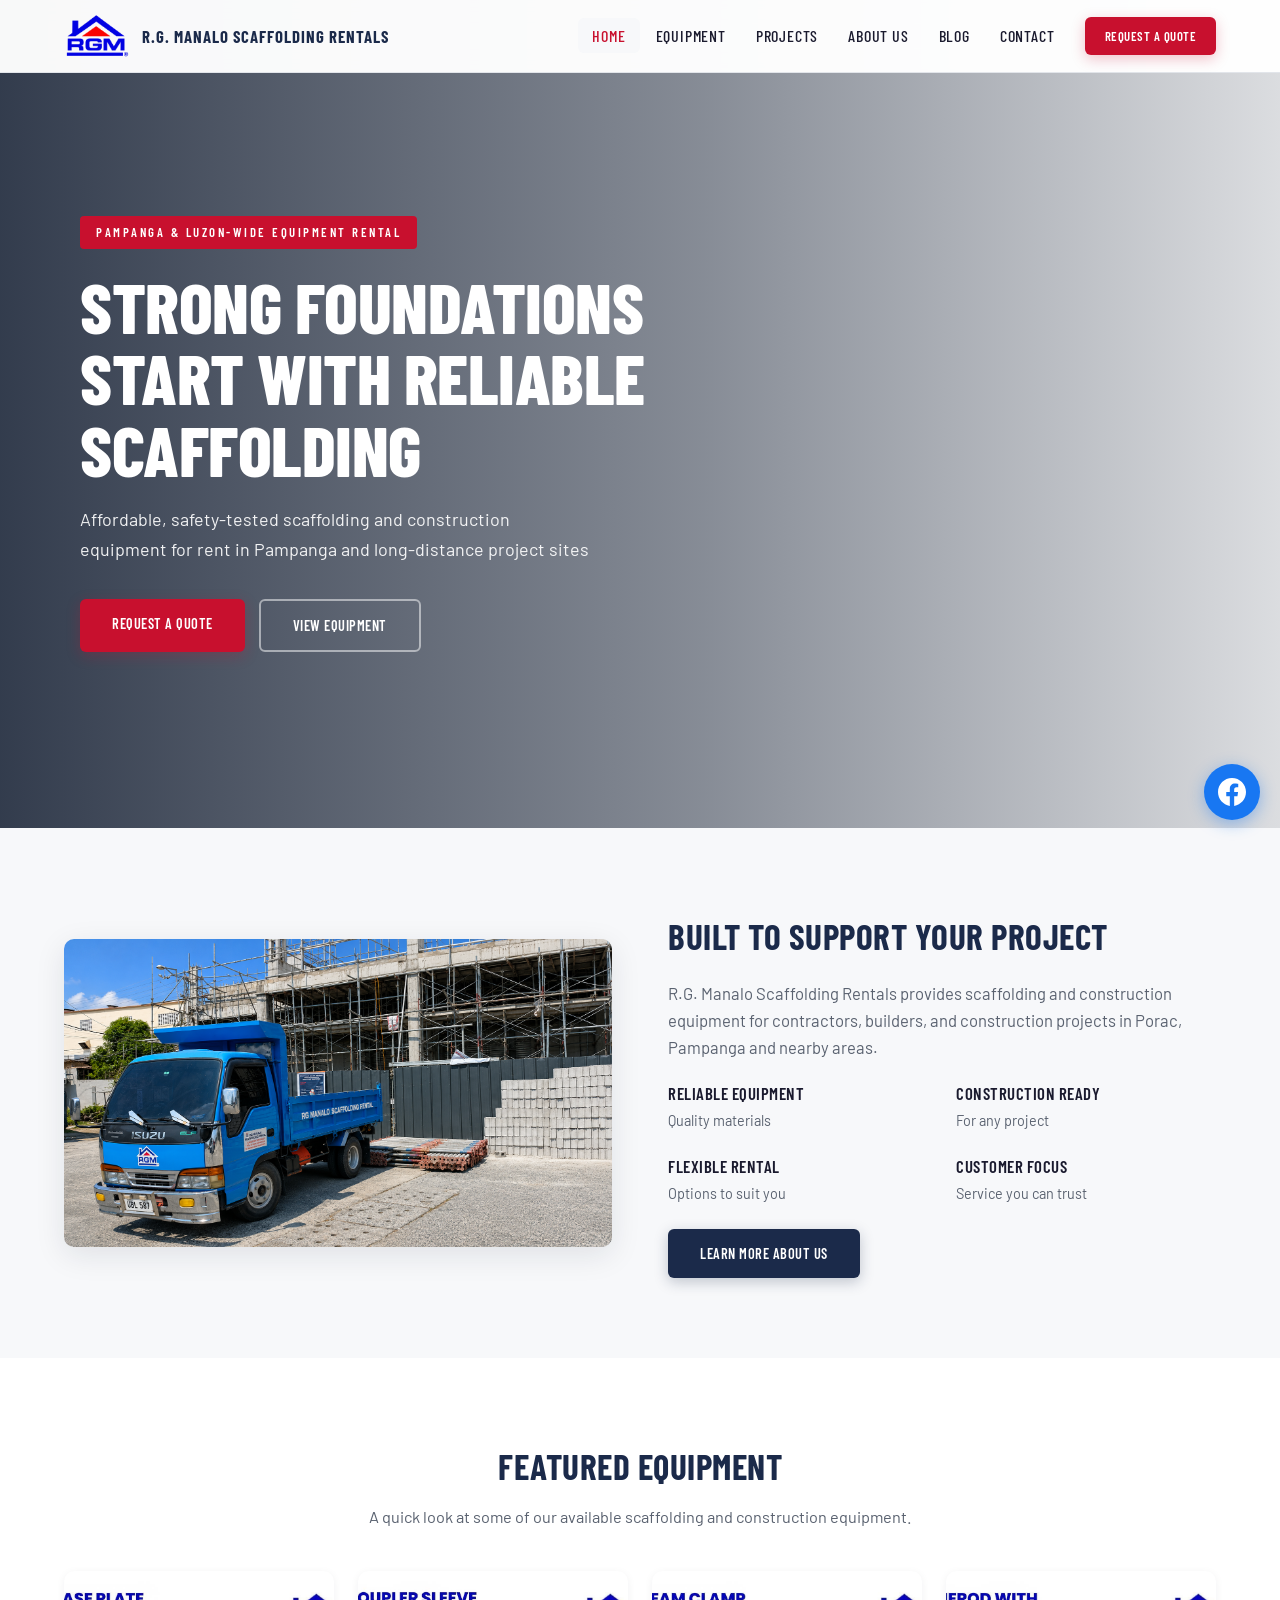
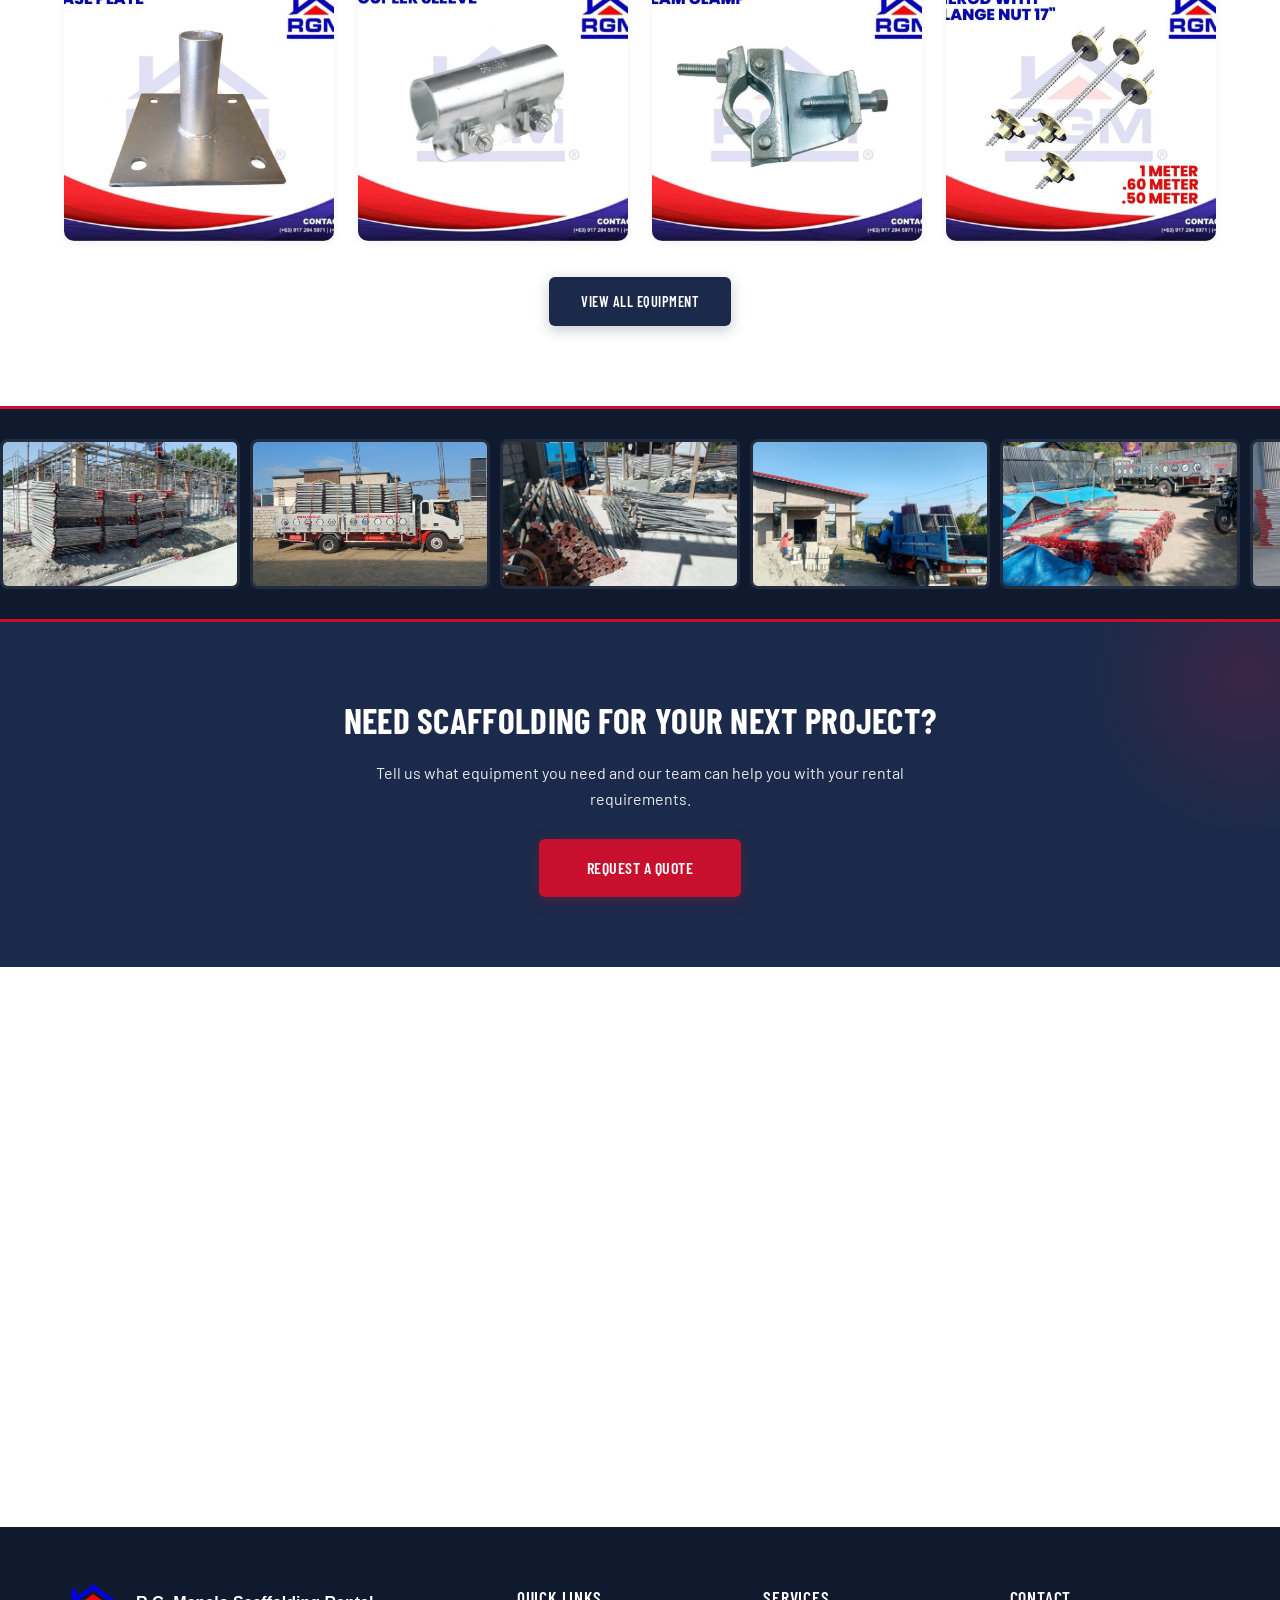
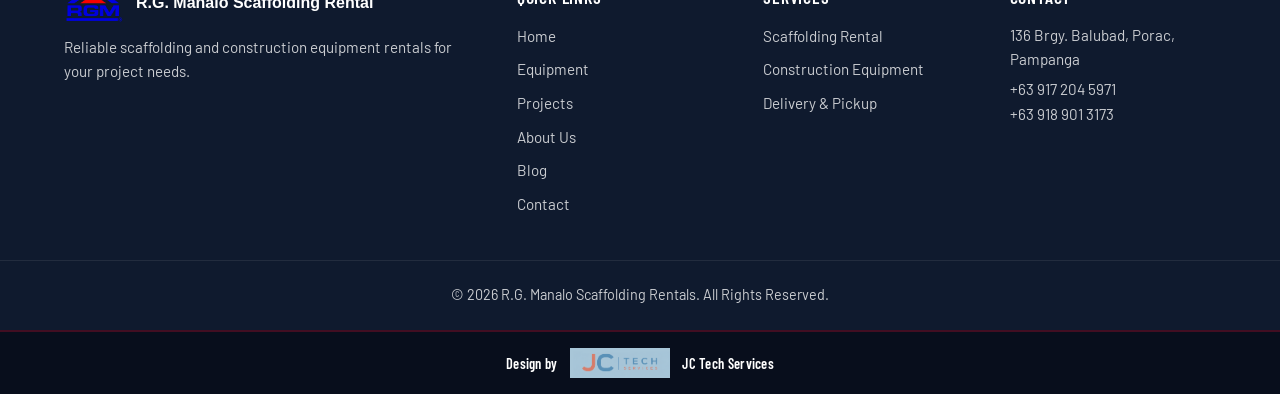
==== index.html @ a7d80285 "Add files via upload" ====
<!DOCTYPE html>
<html lang="en">
<head>
  <meta charset="UTF-8" />
  <meta name="viewport" content="width=device-width, initial-scale=1.0" />
  <title>R.G. Manalo Scaffolding Rentals | Scaffolding & Construction Equipment</title>
  <meta name="description" content="R.G. Manalo Scaffolding Rentals provides scaffolding and construction equipment rentals in Porac, Pampanga and nearby areas." />
  <meta property="og:title" content="R.G. Manalo Scaffolding Rentals" />
  <meta property="og:description" content="Reliable scaffolding and construction equipment rentals for your project needs." />
  <link rel="preconnect" href="https://fonts.googleapis.com" />
  <link rel="preconnect" href="https://fonts.gstatic.com" crossorigin />
  <link href="https://fonts.googleapis.com/css2?family=Barlow+Condensed:wght@500;600;700;800&family=Barlow:wght@400;500;600;700&display=swap" rel="stylesheet" />
  <link rel="stylesheet" href="css/style.css" />
</head>
<body>

  <!-- STICKY FACEBOOK -->
  <a href="https://www.facebook.com/" target="_blank" rel="noopener" class="sticky-facebook" aria-label="Visit our Facebook page">
    <svg viewBox="0 0 24 24"><path d="M24 12.073c0-6.627-5.373-12-12-12s-12 5.373-12 12c0 5.99 4.388 10.954 10.125 11.854v-8.385H7.078v-3.47h3.047V9.43c0-3.007 1.792-4.669 4.533-4.669 1.312 0 2.686.235 2.686.235v2.953H15.83c-1.491 0-1.956.925-1.956 1.874v2.25h3.328l-.532 3.47h-2.796v8.385C19.612 23.027 24 18.062 24 12.073z"/></svg>
  </a>

  <div class="fullscreen-overlay" id="fullscreenOverlay">
    <button class="close-full" id="closeFullscreen">&times;</button>
    <img src="" alt="Fullscreen view" id="fullscreenImg" />
  </div>

  <!-- HEADER -->
  <header class="site-header" id="siteHeader">
    <div class="container header-inner">
      <a href="index.html" class="logo">
        <img src="images/logo.png" alt="R.G. Manalo Scaffolding Rentals logo" />
        <span class="logo-text">R.G. Manalo Scaffolding Rentals</span>
      </a>
      <nav class="nav" id="mainNav">
        <ul class="nav-list" id="navList">
          <li><a href="index.html">Home</a></li>
          <li><a href="equipment.html">Equipment</a></li>
          <li><a href="projects.html">Projects</a></li>
          <li><a href="about.html">About Us</a></li>
          <li><a href="blog.html">Blog</a></li>
          <li><a href="contact.html">Contact</a></li>
        </ul>
        <a href="contact.html" class="btn btn-primary btn-cta-nav">Request a Quote</a>
        <button class="hamburger" id="hamburger" aria-label="Toggle navigation" aria-controls="navList" aria-expanded="false">
  <span></span><span></span><span></span>
</button>
      </nav>
    </div>
  </header>

  <!-- HERO (Left-aligned) -->
  <section class="hero" id="hero">
    <div class="hero-bg">
      <video autoplay muted loop playsinline id="heroVideo">
        <source src="videos/hero-video.mp4" type="video/mp4" />
      </video>
      <img src="images/hero-bg.png" alt="Construction scaffolding background" style="display:none;" id="heroFallbackImg" />
    </div>
    <div class="hero-overlay"></div>
    <div class="container hero-content">
      <span class="hero-label">PAMPANGA & LUZON-WIDE EQUIPMENT RENTAL</span>
      <h1>Strong Foundations<br />Start With Reliable <br>Scaffolding</h1>
      <p>Affordable, safety-tested scaffolding and construction equipment for rent in Pampanga and long-distance project sites</p>
      <div class="hero-actions">
        <a href="contact.html" class="btn btn-primary">Request a Quote</a>
        <a href="equipment.html" class="btn btn-outline">View Equipment</a>
      </div>
    </div>
  </section>

  <!-- ABOUT (brief on home) -->
  <section class="about" id="about">
    <div class="container about-grid">
      <div class="about-image">
        <img src="images/about.png" alt="Scaffolding structure" />
      </div>
      <div class="about-text">
        <h2>Built to Support Your Project</h2>
        <p>R.G. Manalo Scaffolding Rentals provides scaffolding and construction equipment for contractors, builders, and construction projects in Porac, Pampanga and nearby areas.</p>
        <div class="stats">
          <div><strong>Reliable Equipment</strong><span>Quality materials</span></div>
          <div><strong>Construction Ready</strong><span>For any project</span></div>
          <div><strong>Flexible Rental</strong><span>Options to suit you</span></div>
          <div><strong>Customer Focus</strong><span>Service you can trust</span></div>
        </div>
        <a href="about.html" class="btn btn-navy" style="margin-top:24px;">Learn More About Us</a>
      </div>
    </div>
  </section>

  <!-- FEATURED EQUIPMENT (Preview) -->
  <section class="gallery">
    <div class="container">
      <div class="text-center">
        <h2 class="section-title">Featured Equipment</h2>
        <p class="section-sub">A quick look at some of our available scaffolding and construction equipment.</p>
      </div>
      <div class="gallery-grid" id="homeGalleryGrid"></div>
      <div class="text-center" style="margin-top:36px;">
        <a href="equipment.html" class="btn btn-navy">View All Equipment</a>
      </div>
    </div>
  </section>

  <!-- MARQUEE -->
  <section class="marquee-section">
    <div class="marquee-wrapper">
      <div class="marquee-track" id="marqueeTrack"></div>
    </div>
  </section>

  <!-- FEATURED CTA -->
  <section class="featured-cta">
    <div class="container">
      <h2>Need Scaffolding for Your Next Project?</h2>
      <p>Tell us what equipment you need and our team can help you with your rental requirements.</p>
      <a href="contact.html" class="btn btn-primary btn-large">Request a Quote</a>
    </div>
  </section>

  <!-- CONTACT PREVIEW -->
  <section class="contact" id="contact">
    <div class="container contact-grid">
      <div class="contact-info">
        <h2>Let's Build Your Project Together</h2>
        <p><strong>R.G. Manalo Scaffolding Rentals</strong></p>
        <p><span class="contact-icon">📍</span> 136 Brgy. Balubad, Porac, Pampanga, Philippines</p>
        <p><span class="contact-icon">📞</span> +63 917 204 5971<br />+63 918 901 3173</p>
        <p><span class="contact-icon">📱</span> Facebook / Messenger</p>
        <div style="margin-top:20px;">
          <a href="contact.html" class="btn btn-primary">Get in Touch</a>
        </div>
      </div>
      <div>
        <div class="map-container">
          <iframe 
            src="https://www.google.com/maps/embed?pb=!1m18!1m12!1m3!1d3850.123456789012!2d120.543!3d15.071!2m3!1f0!2f0!3f0!3m2!1i1024!2i768!4f13.1!3m3!1m2!1s0x0%3A0x0!2zMTXCsDA0JzE1LjYiTiAxMjDCsDMyJzM0LjgiRQ!5e0!3m2!1sen!2sph!4v1700000000000" 
            allowfullscreen="" loading="lazy" referrerpolicy="no-referrer-when-downgrade"
            title="R.G. Manalo Scaffolding Rentals location"
          ></iframe>
        </div>
      </div>
    </div>
  </section>

  <!-- FOOTER -->
  <footer class="site-footer">
    <div class="container footer-grid">
      <div>
        <div class="footer-logo">
          <img src="images/logo.png" alt="R.G. Manalo Scaffolding Rentals logo" />
          <span style="font-weight:700;color:#fff;font-family:'Poppins',sans-serif;">R.G. Manalo Scaffolding Rental</span>
        </div>
        <p>Reliable scaffolding and construction equipment rentals for your project needs.</p>
      </div>
      <div>
        <h4>Quick Links</h4>
        <ul>
          <li><a href="index.html">Home</a></li>
          <li><a href="equipment.html">Equipment</a></li>
          <li><a href="projects.html">Projects</a></li>
          <li><a href="about.html">About Us</a></li>
          <li><a href="blog.html">Blog</a></li>
          <li><a href="contact.html">Contact</a></li>
        </ul>
      </div>
      <div>
        <h4>Services</h4>
        <ul>
          <li><a href="equipment.html">Scaffolding Rental</a></li>
          <li><a href="equipment.html">Construction Equipment</a></li>
          <li><a href="contact.html">Delivery &amp; Pickup</a></li>
        </ul>
      </div>
      <div>
        <h4>Contact</h4>
        <p>136 Brgy. Balubad, Porac, Pampanga</p>
        <p>+63 917 204 5971<br />+63 918 901 3173</p>
      </div>
    </div>
    <div class="footer-bottom">
      <p>&copy; 2026 R.G. Manalo Scaffolding Rentals. All Rights Reserved.</p>
    </div>
  </footer>

  <div class="design-credit">
    <div class="container credit-content">
      <span>Design by</span>
      <img src="images/jc-logo.png" alt="JC Tech Services logo" />
      <span><a href="#" target="_blank">JC Tech Services</a></span>
    </div>
  </div>

  <script src="js/main.js"></script>
  <script>
    // Home page specific: gallery preview + marquee
    document.addEventListener('DOMContentLoaded', function() {
      // Featured equipment preview (first 4)
      const featuredNames = [
        'Base Plate', 'Coupler Sleeve', 'Beam Clamp',
        'Tie Rod with Flange Nut — 17"'
      ];
      const homeGrid = document.getElementById('homeGalleryGrid');
      if (homeGrid) {
        featuredNames.forEach((name, i) => {
          const num = i + 1;
          const item = document.createElement('div');
          item.className = 'gallery-item';
          const imgSrc = `images/gallery-${num}.jpg`;
          item.style.backgroundImage = `url('${imgSrc}')`;
          item.dataset.full = imgSrc;
          item.addEventListener('click', function() { openFullscreen(this.dataset.full); });
          const label = document.createElement('div');
          label.className = 'gallery-label';
          label.textContent = name;
          item.appendChild(label);
          homeGrid.appendChild(item);
        });
      }

      // Marquee
      const marqueeTrack = document.getElementById('marqueeTrack');
      if (marqueeTrack) {
        for (let i = 1; i <= 10; i++) {
          const img = document.createElement('img');
          const imgSrc = `images/marquee-${i}.jpg`;
          img.src = imgSrc;
          img.alt = `Equipment ${i}`;
          img.loading = 'lazy';
          img.dataset.full = imgSrc;
          img.addEventListener('click', function() { openFullscreen(this.dataset.full); });
          marqueeTrack.appendChild(img);
        }
        const clone = marqueeTrack.cloneNode(true);
        marqueeTrack.parentElement.appendChild(clone);
        // Reattach click handlers to cloned images
        clone.querySelectorAll('img').forEach(img => {
          img.addEventListener('click', function() { openFullscreen(this.dataset.full); });
        });
      }
    });
  </script>
</body>
</html>
---- css/style.css ----
/* ===== RESET & BASE ===== */
* { margin: 0; padding: 0; box-sizing: border-box; }
html { scroll-behavior: smooth; -webkit-text-size-adjust: 100%; }
body {
  font-family: 'Barlow', sans-serif;
  color: #1a1a2e;
  background: #ffffff;
  line-height: 1.6;
  overflow-x: hidden;
}
body.menu-open { overflow: hidden; }
img { max-width: 100%; display: block; }
a { text-decoration: none; color: inherit; }
ul { list-style: none; }
.container { width: 100%; max-width: 1200px; margin: 0 auto; padding: 0 24px; }

/* ===== PROFESSIONAL COLOR PALETTE ===== */
:root {
  --brand-primary: #1B2A4A;
  --brand-accent: #C8102E;
  --brand-gold: #B8860B;
  --white: #FFFFFF;
  --dark: #1a1a2e;
  --dark-navy: #0F1A2E;
  --light-gray: #F7F8FA;
  --medium-gray: #5A6270;
  --border: #E2E5EA;
  --shadow-sm: 0 2px 8px rgba(15, 26, 46, 0.06);
  --shadow-md: 0 8px 30px rgba(15, 26, 46, 0.10);
  --shadow-lg: 0 16px 48px rgba(15, 26, 46, 0.14);
}

/* ===== TYPOGRAPHY ===== */
h1, h2, h3, h4, h5, h6, .logo-text, .btn, .hero-label,
.section-title, .nav-list a, .card-body h3, .blog-card h3,
.project-card h3, .breadcrumb, .blog-meta, .footer-grid h3,
.footer-grid h4, .design-credit .credit-content span {
  font-family: 'Barlow Condensed', 'Barlow', sans-serif;
  letter-spacing: 0.3px;
}

/* ===== BUTTONS ===== */
.btn {
  display: inline-block;
  padding: 13px 32px;
  font-weight: 600;
  font-size: 1rem;
  border-radius: 6px;
  border: none;
  cursor: pointer;
  transition: all 0.25s ease;
  text-align: center;
  letter-spacing: 0.5px;
  text-transform: uppercase;
  font-size: 0.9rem;
}
.btn-primary {
  background: var(--brand-accent);
  color: #fff;
  box-shadow: 0 4px 14px rgba(200, 16, 46, 0.25);
}
.btn-primary:hover {
  background: #a30d26;
  transform: translateY(-2px);
  box-shadow: 0 8px 22px rgba(200, 16, 46, 0.35);
}
.btn-outline {
  background: transparent;
  color: #fff;
  border: 2px solid rgba(255, 255, 255, 0.5);
}
.btn-outline:hover { background: rgba(255, 255, 255, 0.1); border-color: #fff; }
.btn-navy {
  background: var(--brand-primary);
  color: #fff;
  box-shadow: 0 4px 14px rgba(27, 42, 74, 0.25);
}
.btn-navy:hover { background: #14203a; transform: translateY(-2px); }
.btn-large { padding: 16px 48px; font-size: 1rem; }

/* ===== STICKY FACEBOOK ===== */
.sticky-facebook {
  position: fixed; right: 20px; bottom: 80px; z-index: 999;
  background: #1877f2; color: #fff; width: 56px; height: 56px;
  border-radius: 50%; display: flex; align-items: center; justify-content: center;
  box-shadow: 0 4px 16px rgba(24, 119, 242, 0.4);
  transition: transform 0.25s ease, box-shadow 0.25s ease;
}
.sticky-facebook:hover { transform: scale(1.1); box-shadow: 0 6px 24px rgba(24, 119, 242, 0.6); }
.sticky-facebook svg { width: 28px; height: 28px; fill: #fff; }

/* ===== HEADER ===== */
.site-header {
  position: fixed; top: 0; left: 0; width: 100%; z-index: 1000;
  background: rgba(255, 255, 255, 0.97);
  backdrop-filter: blur(10px);
  box-shadow: 0 1px 0 var(--border);
  transition: all 0.3s ease;
  padding: 14px 0;
}
.site-header.scrolled { padding: 8px 0; box-shadow: var(--shadow-sm); }
.header-inner { display: flex; align-items: center; justify-content: space-between; }
.logo { display: flex; align-items: center; gap: 12px; }
.logo img { height: 44px; width: auto; display: block; }
.logo-text {
  font-weight: 700;
  font-size: 1.05rem;
  line-height: 1.2;
  color: var(--brand-primary);
  text-transform: uppercase;
  letter-spacing: 1px;
}
.nav { display: flex; align-items: center; gap: 8px; }
.nav-list { display: flex; gap: 2px; }
.nav-list a {
  font-weight: 500;
  font-size: 1rem;
  padding: 8px 14px;
  border-radius: 6px;
  color: var(--dark);
  transition: all 0.2s;
  text-transform: uppercase;
  letter-spacing: 0.8px;
}
.nav-list a:hover, .nav-list a.active {
  background: var(--light-gray); color: var(--brand-accent);
}
.btn-cta-nav { padding: 9px 20px; font-size: 0.8rem; margin-left: 8px; }

/* ===== HAMBURGER ===== */
.hamburger {
  display: none;
  flex-direction: column;
  gap: 5px;
  background: none;
  border: none;
  cursor: pointer;
  padding: 8px;
  z-index: 1002;
  position: relative;
}
.hamburger span {
  display: block;
  width: 28px;
  height: 2.5px;
  background: var(--brand-primary);
  border-radius: 2px;
  transition: all 0.3s ease;
  transform-origin: center;
}
.hamburger.active span:nth-child(1) { transform: translateY(7.5px) rotate(45deg); }
.hamburger.active span:nth-child(2) { opacity: 0; transform: scaleX(0); }
.hamburger.active span:nth-child(3) { transform: translateY(-7.5px) rotate(-45deg); }

/* ===== HERO (LEFT-ALIGNED) ===== */
.hero {
  position: relative;
  min-height: 92vh;
  display: flex;
  align-items: center;
  padding: 120px 0 80px;
  overflow: hidden;
}
.hero-bg { position: absolute; inset: 0; z-index: 0; }
.hero-bg video, .hero-bg img { width: 100%; height: 100%; object-fit: cover; }
.hero-overlay {
  position: absolute; inset: 0;
  background: linear-gradient(90deg, rgba(15, 26, 46, 0.85) 0%, rgba(15, 26, 46, 0.5) 55%, rgba(15, 26, 46, 0.15) 100%);
  z-index: 1;
}
.hero-content {
  position: relative; z-index: 2; color: #fff;
  max-width: 1200px; text-align: left; margin: 0;
  padding-left: 80px; padding-right: 200px; width: 100%;
}
.hero-label {
  display: inline-block;
  font-weight: 600;
  font-size: 0.8rem;
  letter-spacing: 2.5px;
  text-transform: uppercase;
  color: #fff;
  background: var(--brand-accent);
  padding: 6px 16px;
  border-radius: 4px;
  margin-bottom: 22px;
}
.hero h1 {
  font-weight: 800;
  font-size: clamp(2.6rem, 6.5vw, 4.4rem);
  line-height: 1.02;
  margin-bottom: 18px;
  letter-spacing: -0.5px;
  text-transform: uppercase;
}
.hero p {
  font-family: 'Barlow', sans-serif;
  font-size: 1.12rem;
  opacity: 0.92;
  max-width: 520px;
  margin-bottom: 34px;
  line-height: 1.7;
}
.hero-actions { display: flex; flex-wrap: wrap; gap: 14px; }

/* ===== PAGE HEADER ===== */
.page-header {
  position: relative; padding: 160px 0 80px;
  background: var(--brand-primary); color: #fff;
  text-align: left; overflow: hidden;
}
.page-header::after {
  content: ''; position: absolute; bottom: 0; left: 0;
  width: 100%; height: 4px;
  background: linear-gradient(90deg, var(--brand-accent), var(--brand-gold));
}
.page-header h1 {
  font-weight: 800;
  font-size: clamp(2.2rem, 5vw, 3.4rem);
  margin-bottom: 12px;
  text-transform: uppercase;
  letter-spacing: 0.5px;
}
.page-header p { font-size: 1.1rem; opacity: 0.85; max-width: 600px; }
.breadcrumb {
  font-size: 0.9rem; opacity: 0.7; margin-bottom: 16px;
  text-transform: uppercase; letter-spacing: 1.5px;
}
.breadcrumb a:hover { opacity: 1; text-decoration: underline; }

/* ===== SECTIONS ===== */
section { padding: 80px 0; }
.section-title {
  font-weight: 700;
  font-size: 2.2rem;
  color: var(--brand-primary);
  margin-bottom: 10px;
  text-transform: uppercase;
  letter-spacing: 0.5px;
}
.section-sub {
  color: var(--medium-gray);
  font-size: 1.02rem;
  margin-bottom: 40px;
  max-width: 640px;
}
.text-center { text-align: center; }
.text-center .section-sub { margin-left: auto; margin-right: auto; }

/* ===== ABOUT ===== */
.about { background: var(--light-gray); }
.about-grid {
  display: grid; grid-template-columns: 1fr 1fr;
  gap: 56px; align-items: center;
}
.about-image img { width: 100%; height: auto; border-radius: 10px; box-shadow: var(--shadow-md); }
.about-text h2 {
  font-weight: 700;
  font-size: 2.2rem;
  color: var(--brand-primary);
  margin-bottom: 16px;
  text-transform: uppercase;
  letter-spacing: 0.5px;
}
.about-text p { color: var(--medium-gray); margin-bottom: 20px; font-size: 1.04rem; }
.stats { display: grid; grid-template-columns: 1fr 1fr; gap: 20px 28px; }
.stats strong {
  display: block;
  font-family: 'Barlow Condensed', sans-serif;
  font-weight: 600;
  color: var(--dark);
  font-size: 1.05rem;
  text-transform: uppercase;
  letter-spacing: 0.5px;
}
.stats span { font-size: 0.9rem; color: var(--medium-gray); }

/* ===== CARDS ===== */
.card-grid {
  display: grid; grid-template-columns: repeat(auto-fill, minmax(260px, 1fr));
  gap: 28px;
}
.card {
  background: #fff; border-radius: 10px; overflow: hidden;
  box-shadow: var(--shadow-sm); border: 1px solid var(--border);
  transition: all 0.3s ease;
}
.card:hover { transform: translateY(-4px); box-shadow: var(--shadow-md); }
.card-img {
  aspect-ratio: 4/3; background: #eee; background-size: cover;
  background-position: center; cursor: pointer;
}
.card-body { padding: 20px 22px; }
.card-body h3 {
  font-weight: 600;
  font-size: 1.15rem;
  color: var(--brand-primary);
  margin-bottom: 6px;
  text-transform: uppercase;
  letter-spacing: 0.5px;
}
.card-body p { font-size: 0.92rem; color: var(--medium-gray); }

/* ===== GALLERY ===== */
.gallery-grid {
  display: grid; grid-template-columns: repeat(auto-fill, minmax(220px, 1fr));
  gap: 24px;
}
.gallery-item {
  position: relative; border-radius: 10px; overflow: hidden;
  cursor: pointer; aspect-ratio: 1/1; background: #ddd;
  background-size: cover; background-position: center;
  transition: all 0.3s; box-shadow: var(--shadow-sm);
}
.gallery-item:hover { transform: scale(1.02); box-shadow: var(--shadow-md); }
.gallery-item .gallery-label {
  position: absolute; bottom: 0; left: 0; right: 0;
  padding: 14px 16px;
  background: linear-gradient(transparent, rgba(15, 26, 46, 0.85));
  color: #fff;
  font-family: 'Barlow Condensed', sans-serif;
  font-weight: 600;
  font-size: 0.95rem;
  text-transform: uppercase;
  letter-spacing: 0.8px;
  transform: translateY(100%);
  transition: transform 0.3s;
}
.gallery-item:hover .gallery-label { transform: translateY(0); }

/* ===== MARQUEE ===== */
.marquee-section {
  padding: 30px 0; background: var(--dark-navy); overflow: hidden;
  border-top: 3px solid var(--brand-accent);
  border-bottom: 3px solid var(--brand-accent);
}
.marquee-wrapper { display: flex; overflow: hidden; gap: 0; }
.marquee-track {
  display: flex; gap: 10px; animation: marqueeScroll 30s linear infinite; flex-shrink: 0;
}
.marquee-track img {
  height: 150px; width: 240px; object-fit: cover;
  border-radius: 8px; cursor: pointer; flex-shrink: 0;
  transition: transform 0.3s ease, border-color 0.3s ease;
  border: 3px solid rgba(255, 255, 255, 0.08);
}
.marquee-track img:hover { transform: scale(1.06); border-color: var(--brand-accent); }
@keyframes marqueeScroll {
  0% { transform: translateX(0); }
  100% { transform: translateX(-50%); }
}

/* ===== CTA SECTIONS ===== */
.featured-cta {
  background: var(--brand-primary); padding: 70px 0;
  text-align: center; color: #fff; position: relative; overflow: hidden;
}
.featured-cta::before {
  content: ''; position: absolute; top: -30%; right: -10%;
  width: 320px; height: 320px;
  background: radial-gradient(circle, rgba(200, 16, 46, 0.18), transparent 70%);
  border-radius: 50%;
}
.featured-cta h2 {
  font-weight: 700;
  font-size: 2.2rem;
  margin-bottom: 12px;
  text-transform: uppercase;
}
.featured-cta p { max-width: 560px; margin: 0 auto 28px; opacity: 0.9; }

.visual-cta {
  position: relative; padding: 90px 0; background: var(--dark-navy);
  text-align: center; color: #fff;
  background-image: url('../images/cta-scaffold.jpg');
  background-size: cover; background-position: center;
}
.visual-overlay { position: absolute; inset: 0; background: rgba(15, 26, 46, 0.80); }
.visual-content { position: relative; z-index: 2; max-width: 680px; margin: 0 auto; }
.visual-content h2 {
  font-weight: 700;
  font-size: 2.4rem;
  margin-bottom: 14px;
  text-transform: uppercase;
}
.visual-content p { font-size: 1.08rem; opacity: 0.9; margin-bottom: 28px; }

/* ===== CONTACT ===== */
.contact { background: var(--light-gray); }
.contact-grid {
  display: grid; grid-template-columns: 1fr 1fr;
  gap: 56px; align-items: start;
}
.contact-info h2 {
  font-weight: 700;
  font-size: 2.1rem;
  color: var(--brand-primary);
  margin-bottom: 18px;
  text-transform: uppercase;
}
.contact-info p { margin-bottom: 10px; font-size: 1rem; color: var(--dark); }
.contact-icon { margin-right: 8px; font-size: 1.1rem; }
.map-container {
  width: 100%; height: 400px; border-radius: 10px; overflow: hidden;
  box-shadow: var(--shadow-sm); border: 1px solid var(--border);
}
.map-container iframe { width: 100%; height: 100%; border: none; }

/* ===== FOOTER ===== */
.site-footer {
  background: var(--dark-navy); color: rgba(255, 255, 255, 0.78);
  padding: 56px 0 24px;
}
.footer-grid {
  display: grid; grid-template-columns: 2fr 1fr 1fr 1fr;
  gap: 40px; margin-bottom: 36px;
}
.footer-grid h3, .footer-grid h4 {
  font-weight: 600;
  color: #fff;
  margin-bottom: 12px;
  font-size: 1.1rem;
  text-transform: uppercase;
  letter-spacing: 0.8px;
}
.footer-logo { display: flex; align-items: center; gap: 12px; margin-bottom: 12px; }
.footer-logo img { height: 40px; width: auto; }
.footer-grid ul li { margin-bottom: 8px; }
.footer-grid ul a { font-size: 0.95rem; transition: color 0.2s; }
.footer-grid ul a:hover { color: var(--brand-gold); }
.footer-grid p { font-size: 0.95rem; margin-bottom: 6px; }
.footer-bottom {
  border-top: 1px solid rgba(255, 255, 255, 0.08);
  padding-top: 22px; text-align: center; font-size: 0.9rem;
}

/* ===== DESIGN CREDIT ===== */
.design-credit {
  background: #080E1C; padding: 16px 0;
  border-top: 2px solid rgba(200, 16, 46, 0.3); text-align: center;
}
.design-credit .credit-content {
  display: flex; align-items: center; justify-content: center;
  gap: 12px; color: rgba(255, 255, 255, 0.7);
  font-size: 0.9rem; font-family: 'Barlow', sans-serif;
}
.design-credit .credit-content img { height: 30px; width: auto; filter: brightness(0.9); }
.design-credit .credit-content span { color: #fff; font-weight: 600; }
.design-credit .credit-content a { color: #fff; transition: color 0.3s; }
.design-credit .credit-content a:hover { color: var(--brand-accent); }

/* ===== FULLSCREEN OVERLAY ===== */
.fullscreen-overlay {
  display: none; position: fixed; inset: 0;
  background: rgba(0, 0, 0, 0.95); z-index: 3000;
  align-items: center; justify-content: center;
  padding: 40px; cursor: pointer;
}
.fullscreen-overlay.active { display: flex; }
.fullscreen-overlay img {
  max-width: 90vw; max-height: 85vh; object-fit: contain;
  border-radius: 8px; box-shadow: 0 8px 40px rgba(0, 0, 0, 0.5);
}
.fullscreen-overlay .close-full {
  position: absolute; top: 30px; right: 40px;
  color: #fff; font-size: 3rem; background: none;
  border: none; cursor: pointer; transition: transform 0.3s;
  font-family: 'Barlow', sans-serif; line-height: 1;
}
.fullscreen-overlay .close-full:hover { transform: rotate(90deg); }

/* ===== BLOG ===== */
.blog-grid {
  display: grid; grid-template-columns: repeat(auto-fill, minmax(320px, 1fr));
  gap: 32px;
}
.blog-card {
  background: #fff; border-radius: 10px; overflow: hidden;
  box-shadow: var(--shadow-sm); border: 1px solid var(--border);
  transition: all 0.3s ease;
}
.blog-card:hover { transform: translateY(-4px); box-shadow: var(--shadow-md); }
.blog-card .blog-img {
  aspect-ratio: 16/9; background: #eee; background-size: cover; background-position: center;
}
.blog-card .blog-body { padding: 24px; }
.blog-card .blog-meta {
  font-size: 0.85rem; color: var(--brand-accent);
  font-weight: 600; text-transform: uppercase;
  letter-spacing: 1.2px; margin-bottom: 8px;
}
.blog-card h3 {
  font-weight: 600;
  font-size: 1.25rem;
  color: var(--brand-primary);
  margin-bottom: 8px; line-height: 1.3;
  text-transform: uppercase;
  letter-spacing: 0.3px;
}
.blog-card p { font-size: 0.95rem; color: var(--medium-gray); margin-bottom: 14px; }
.blog-card .read-more {
  font-family: 'Barlow Condensed', sans-serif;
  font-weight: 600;
  font-size: 0.95rem;
  color: var(--brand-accent);
  text-transform: uppercase;
  letter-spacing: 1px;
}
.blog-card .read-more:hover { text-decoration: underline; }

/* ===== PROJECTS ===== */
.project-grid {
  display: grid; grid-template-columns: repeat(auto-fill, minmax(300px, 1fr));
  gap: 28px;
}
.project-card {
  position: relative; border-radius: 10px; overflow: hidden;
  aspect-ratio: 4/3; background: #ddd; background-size: cover;
  background-position: center; cursor: pointer;
  box-shadow: var(--shadow-sm); transition: all 0.3s;
}
.project-card:hover { transform: scale(1.02); box-shadow: var(--shadow-md); }
.project-card .project-info {
  position: absolute; bottom: 0; left: 0; right: 0;
  padding: 24px 22px 20px;
  background: linear-gradient(transparent, rgba(15, 26, 46, 0.9));
  color: #fff;
}
.project-card .project-info h3 {
  font-weight: 600;
  font-size: 1.2rem; margin-bottom: 4px;
  text-transform: uppercase;
  letter-spacing: 0.5px;
}
.project-card .project-info span { font-size: 0.9rem; opacity: 0.85; }

/* ===== RESPONSIVE ===== */
@media (max-width: 992px) {
  .about-grid, .contact-grid { grid-template-columns: 1fr; gap: 40px; }
  .footer-grid { grid-template-columns: 1fr 1fr; }
  .map-container { height: 300px; }
  .hero-content { padding-left: 40px; padding-right: 40px; }
}

/* ===== MOBILE ===== */
@media (max-width: 768px) {
  /* Full-screen mobile menu — FIXED */
  .nav-list {
    position: fixed;
    inset: 0;
    width: 100vw;
    height: 100vh;
    height: 100dvh;
    background: #ffffff;
    flex-direction: column;
    justify-content: center;
    align-items: center;
    gap: 6px;
    padding: 80px 24px 40px;
    margin: 0;
    z-index: 1001;
    overflow-y: auto;
    opacity: 0;
    visibility: hidden;
    pointer-events: none;
    transform: translateY(-12px);
    transition: opacity 0.3s ease, transform 0.3s ease, visibility 0.3s ease;
    display: flex;
  }
  .nav-list.open {
    opacity: 1;
    visibility: visible;
    pointer-events: auto;
    transform: translateY(0);
  }
  .nav-list li { width: 100%; text-align: center; }
  .nav-list a {
    display: block;
    font-size: 1.9rem;
    padding: 14px 20px;
    font-weight: 600;
    color: var(--dark);
    text-transform: uppercase;
    letter-spacing: 1.5px;
    transition: color 0.2s;
  }
  .nav-list a:hover, .nav-list a.active { color: var(--brand-accent); background: transparent; }
  .btn-cta-nav { display: none; }
  .hamburger { display: flex; }

  /* Hero — full screen on mobile */
  .hero {
    min-height: 100vh;
    min-height: 100dvh;
    padding: 100px 0 60px;
    align-items: center;
  }
  .hero-content {
    padding-left: 24px;
    padding-right: 24px;
    text-align: left;
    max-width: 100%;
  }
  .hero h1 { font-size: 2.4rem; line-height: 1.05; }
  .hero p { font-size: 1.05rem; max-width: 100%; }
  .hero-actions { gap: 10px; }

  .page-header { padding: 130px 0 60px; }
  .section-title { font-size: 1.8rem; }
  .about-text h2, .contact-info h2 { font-size: 1.8rem; }
  .featured-cta h2, .visual-content h2 { font-size: 1.8rem; }
  .stats { grid-template-columns: 1fr 1fr; }
  .gallery-grid { grid-template-columns: 1fr 1fr; }
  .footer-grid { grid-template-columns: 1fr; gap: 28px; }
  .sticky-facebook { right: 16px; bottom: 70px; width: 48px; height: 48px; }
  .sticky-facebook svg { width: 24px; height: 24px; }
  .marquee-track img { height: 100px; width: 160px; }
  .map-container { height: 250px; }
  .fullscreen-overlay .close-full { top: 20px; right: 24px; font-size: 2.2rem; }
  .fullscreen-overlay img { max-width: 95vw; max-height: 80vh; }
  .fullscreen-overlay { padding: 20px; }
  .blog-grid, .project-grid { grid-template-columns: 1fr; }
  section { padding: 60px 0; }
}

@media (max-width: 480px) {
  .gallery-grid { grid-template-columns: 1fr 1fr; }
  .hero-actions .btn { width: 100%; text-align: center; }
  .marquee-track img { height: 80px; width: 130px; }
  .map-container { height: 200px; }
  .hero-content { padding-left: 18px; padding-right: 18px; }
  .hero h1 { font-size: 2rem; }
  .hero p { font-size: 1rem; }
  .nav-list a { font-size: 1.5rem; padding: 12px 16px; }
  .design-credit .credit-content { flex-wrap: wrap; gap: 8px; font-size: 0.8rem; }
  .design-credit .credit-content img { height: 24px; }
}
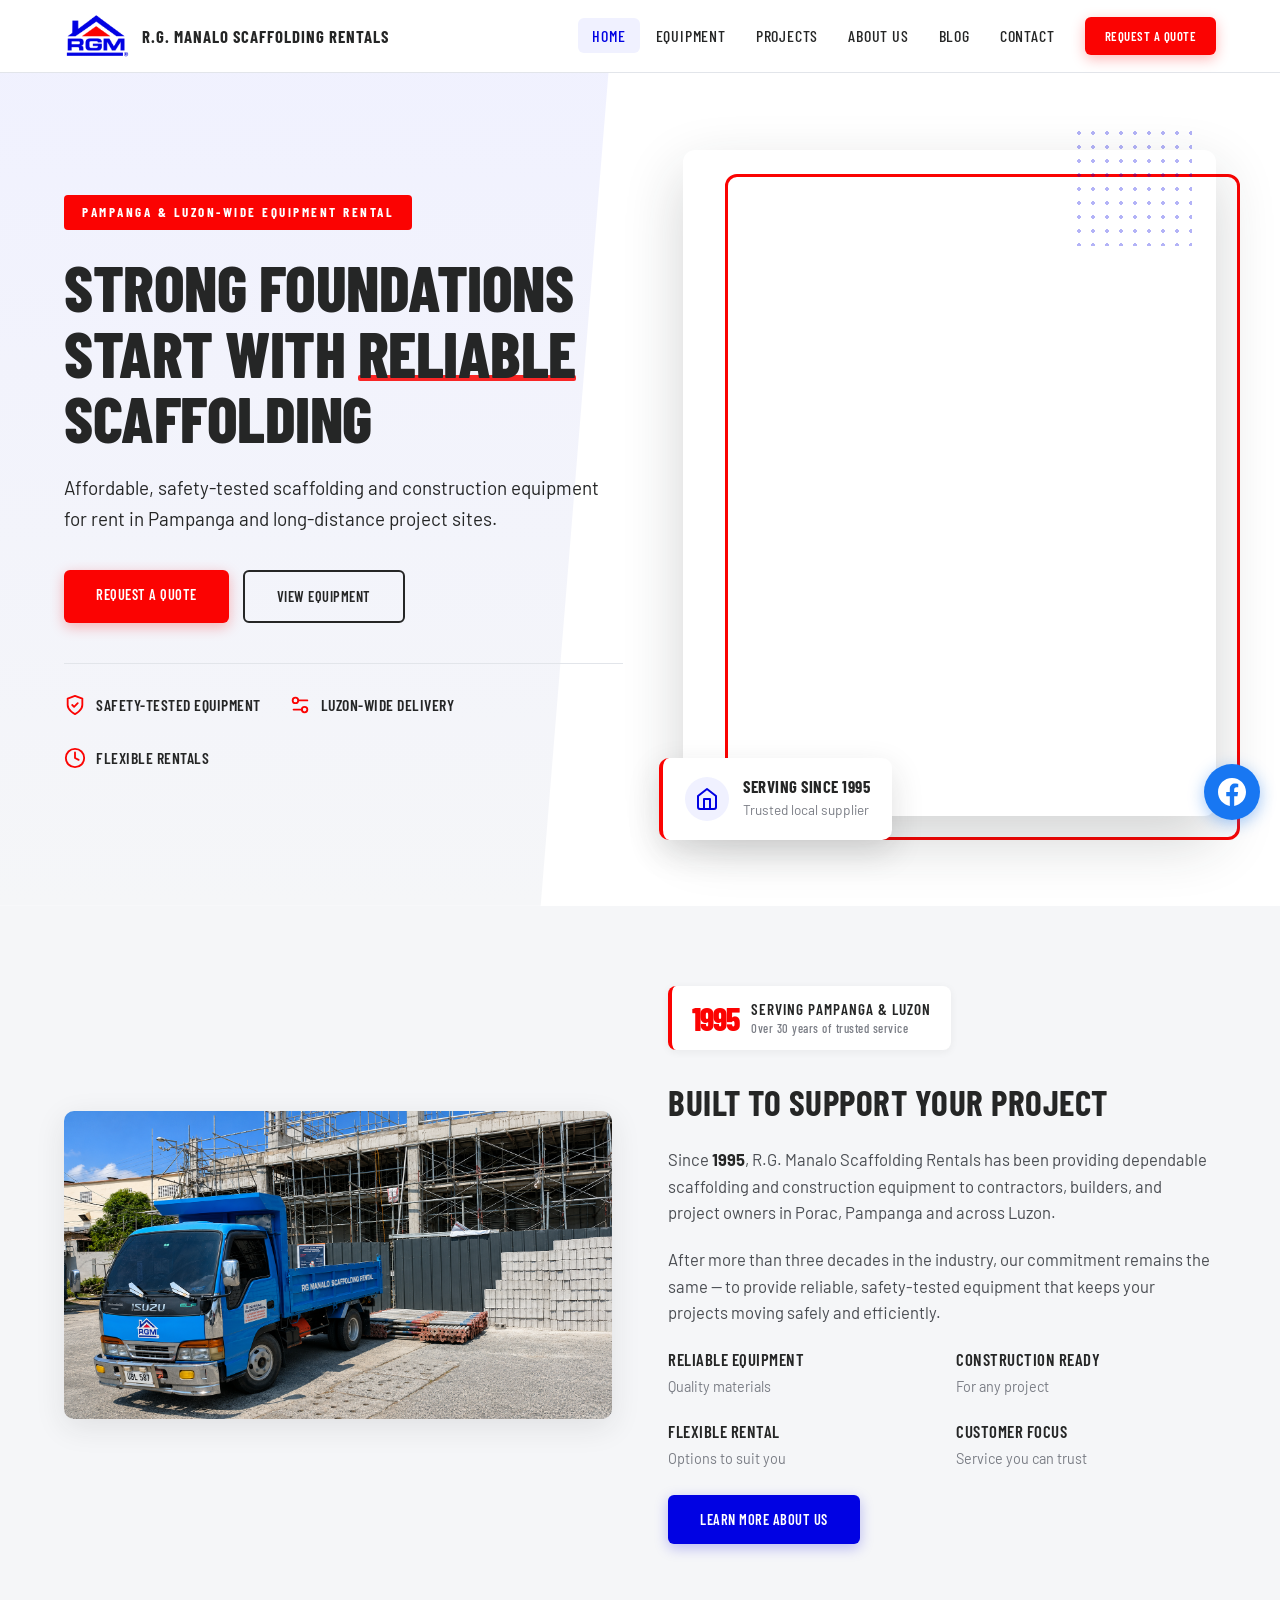
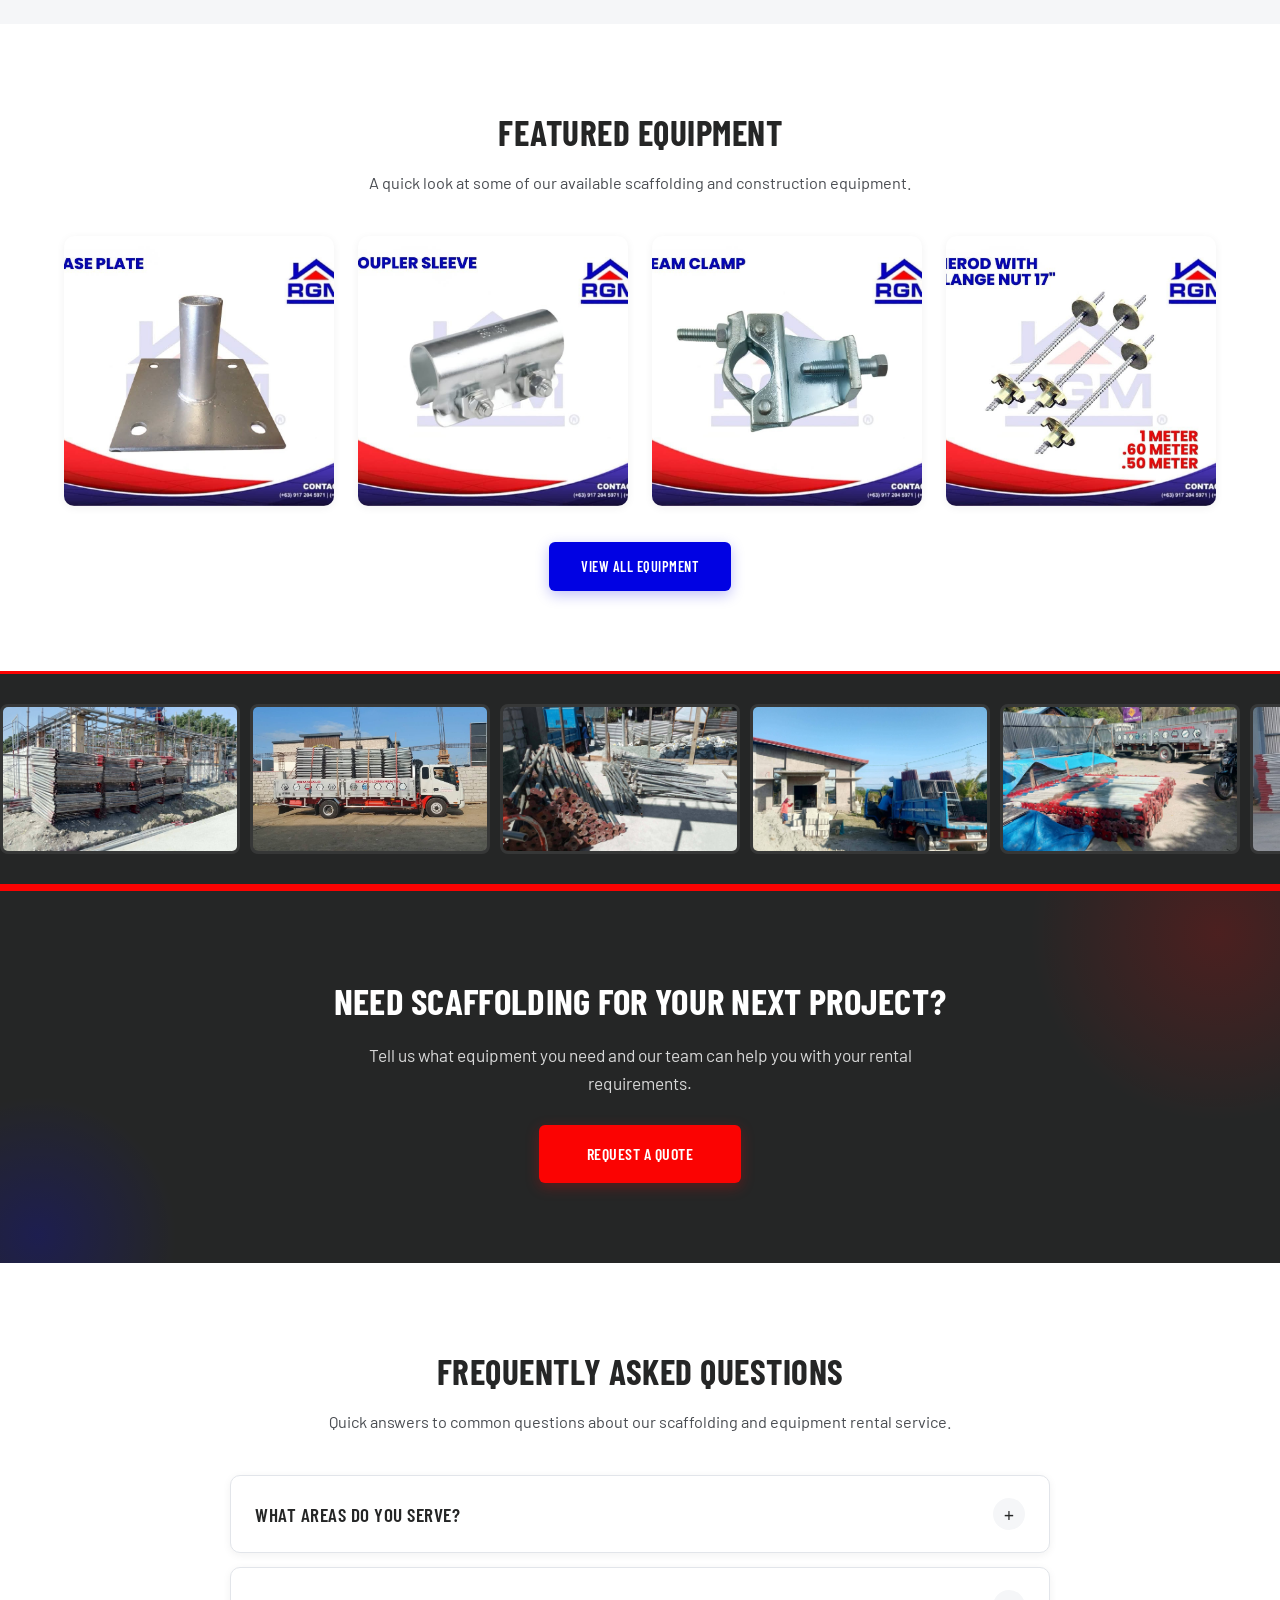
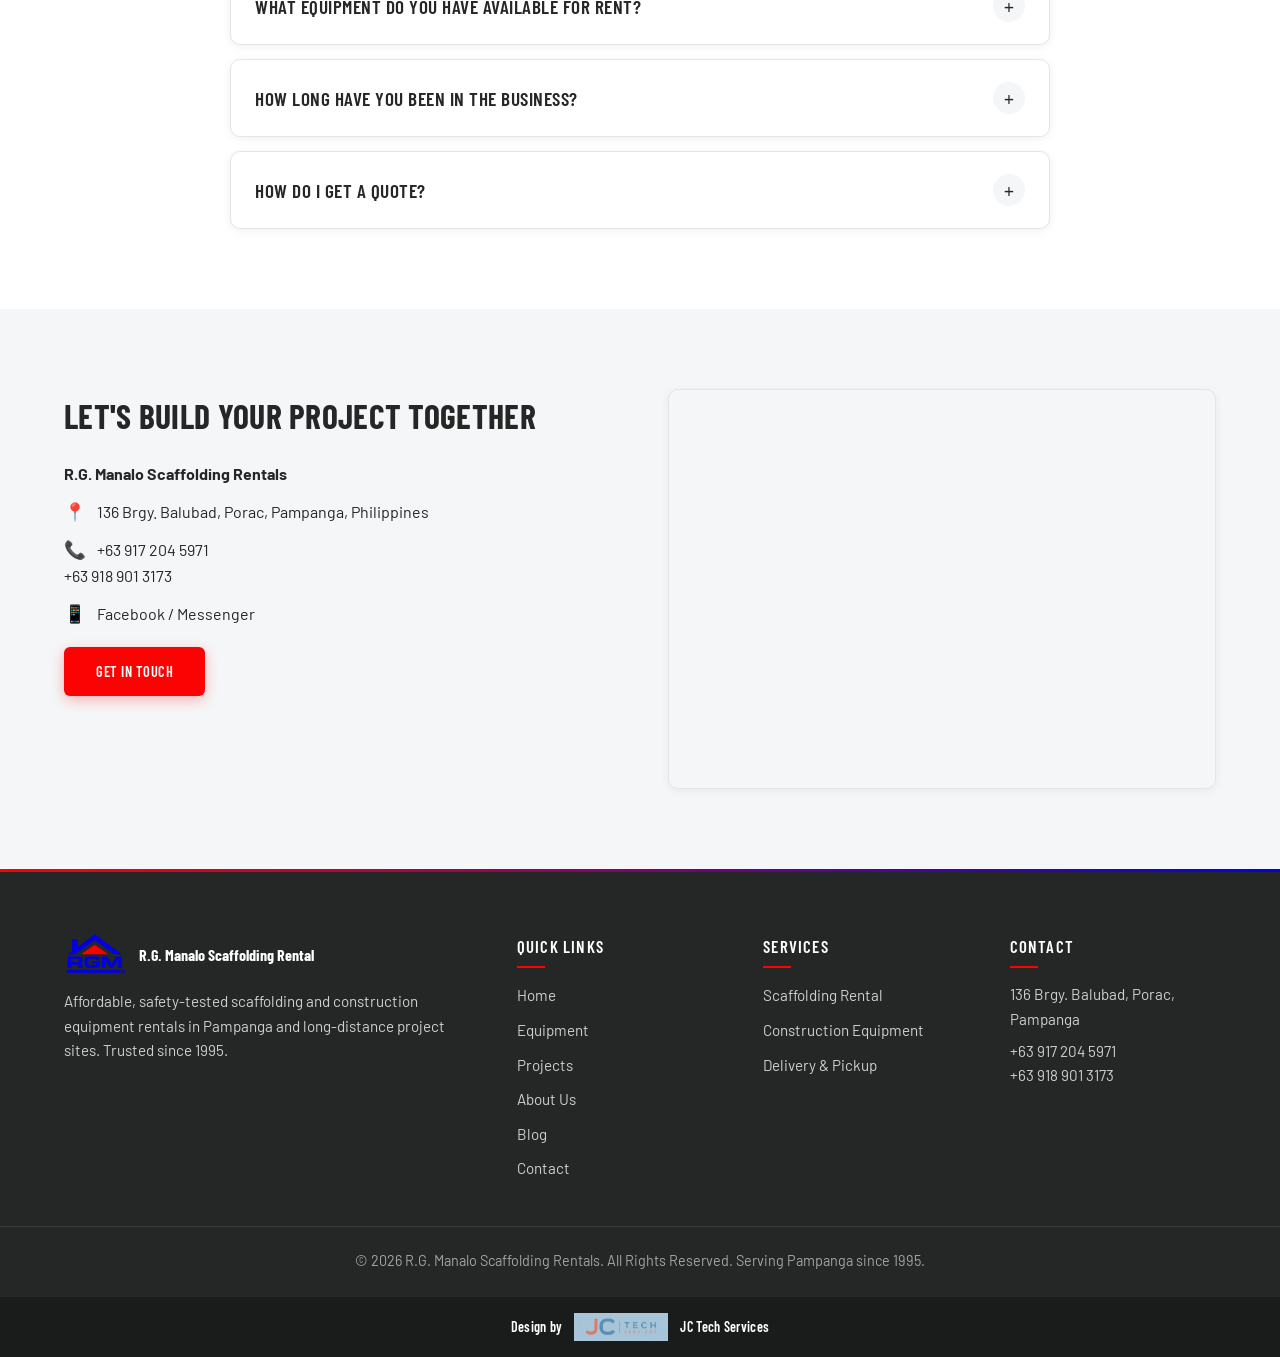
==== commit 56ef4208: "Update index.html" ====
--- a/index.html
+++ b/index.html
@@ -4,9 +4,9 @@
   <meta charset="UTF-8" />
   <meta name="viewport" content="width=device-width, initial-scale=1.0" />
   <title>R.G. Manalo Scaffolding Rentals | Scaffolding & Construction Equipment</title>
-  <meta name="description" content="R.G. Manalo Scaffolding Rentals provides scaffolding and construction equipment rentals in Porac, Pampanga and nearby areas." />
+  <meta name="description" content="Affordable, safety-tested scaffolding and construction equipment for rent in Pampanga and long-distance project sites. Serving clients since 1995." />
   <meta property="og:title" content="R.G. Manalo Scaffolding Rentals" />
-  <meta property="og:description" content="Reliable scaffolding and construction equipment rentals for your project needs." />
+  <meta property="og:description" content="Strong foundations start with reliable scaffolding. Trusted since 1995. Rent in Pampanga and Luzon-wide." />
   <link rel="preconnect" href="https://fonts.googleapis.com" />
   <link rel="preconnect" href="https://fonts.gstatic.com" crossorigin />
   <link href="https://fonts.googleapis.com/css2?family=Barlow+Condensed:wght@500;600;700;800&family=Barlow:wght@400;500;600;700&display=swap" rel="stylesheet" />
@@ -14,7 +14,6 @@
 </head>
 <body>
 
-  <!-- STICKY FACEBOOK -->
   <a href="https://www.facebook.com/" target="_blank" rel="noopener" class="sticky-facebook" aria-label="Visit our Facebook page">
     <svg viewBox="0 0 24 24"><path d="M24 12.073c0-6.627-5.373-12-12-12s-12 5.373-12 12c0 5.99 4.388 10.954 10.125 11.854v-8.385H7.078v-3.47h3.047V9.43c0-3.007 1.792-4.669 4.533-4.669 1.312 0 2.686.235 2.686.235v2.953H15.83c-1.491 0-1.956.925-1.956 1.874v2.25h3.328l-.532 3.47h-2.796v8.385C19.612 23.027 24 18.062 24 12.073z"/></svg>
   </a>
@@ -24,7 +23,6 @@
     <img src="" alt="Fullscreen view" id="fullscreenImg" />
   </div>
 
-  <!-- HEADER -->
   <header class="site-header" id="siteHeader">
     <div class="container header-inner">
       <a href="index.html" class="logo">
@@ -42,41 +40,78 @@
         </ul>
         <a href="contact.html" class="btn btn-primary btn-cta-nav">Request a Quote</a>
         <button class="hamburger" id="hamburger" aria-label="Toggle navigation" aria-controls="navList" aria-expanded="false">
-  <span></span><span></span><span></span>
-</button>
+          <span></span><span></span><span></span>
+        </button>
       </nav>
     </div>
   </header>
 
-  <!-- HERO (Left-aligned) -->
+  <!-- ===== SPLIT HERO: White bg, text left, image right ===== -->
   <section class="hero" id="hero">
-    <div class="hero-bg">
-      <video autoplay muted loop playsinline id="heroVideo">
-        <source src="videos/hero-video.mp4" type="video/mp4" />
-      </video>
-      <img src="images/hero-bg.png" alt="Construction scaffolding background" style="display:none;" id="heroFallbackImg" />
-    </div>
-    <div class="hero-overlay"></div>
-    <div class="container hero-content">
-      <span class="hero-label">PAMPANGA & LUZON-WIDE EQUIPMENT RENTAL</span>
-      <h1>Strong Foundations<br />Start With Reliable <br>Scaffolding</h1>
-      <p>Affordable, safety-tested scaffolding and construction equipment for rent in Pampanga and long-distance project sites</p>
-      <div class="hero-actions">
-        <a href="contact.html" class="btn btn-primary">Request a Quote</a>
-        <a href="equipment.html" class="btn btn-outline">View Equipment</a>
-      </div>
-    </div>
-  </section>
-
-  <!-- ABOUT (brief on home) -->
+    <div class="container">
+      <!-- LEFT: Text -->
+      <div class="hero-content">
+        <span class="hero-label">Pampanga &amp; Luzon-Wide Equipment Rental</span>
+        <h1>Strong Foundations<br />Start With <span class="accent">Reliable</span> Scaffolding</h1>
+        <p>Affordable, safety-tested scaffolding and construction equipment for rent in Pampanga and long-distance project sites.</p>
+        <div class="hero-actions">
+          <a href="contact.html" class="btn btn-primary">Request a Quote</a>
+          <a href="equipment.html" class="btn btn-outline">View Equipment</a>
+        </div>
+
+        <div class="hero-trust">
+          <div class="hero-trust-item">
+            <svg viewBox="0 0 24 24" fill="none" stroke="currentColor" stroke-width="2" stroke-linecap="round" stroke-linejoin="round"><path d="M12 22s8-4 8-10V5l-8-3-8 3v7c0 6 8 10 8 10z"/><path d="m9 12 2 2 4-4"/></svg>
+            <span>Safety-Tested Equipment</span>
+          </div>
+          <div class="hero-trust-item">
+            <svg viewBox="0 0 24 24" fill="none" stroke="currentColor" stroke-width="2" stroke-linecap="round" stroke-linejoin="round"><path d="M20 7h-9"/><path d="M14 17H5"/><circle cx="17" cy="17" r="3"/><circle cx="7" cy="7" r="3"/></svg>
+            <span>Luzon-Wide Delivery</span>
+          </div>
+          <div class="hero-trust-item">
+            <svg viewBox="0 0 24 24" fill="none" stroke="currentColor" stroke-width="2" stroke-linecap="round" stroke-linejoin="round"><circle cx="12" cy="12" r="10"/><path d="M12 6v6l4 2"/></svg>
+            <span>Flexible Rentals</span>
+          </div>
+        </div>
+      </div>
+
+      <!-- RIGHT: Image -->
+      <div class="hero-visual">
+        <div class="hero-visual-inner">
+          <video autoplay muted loop playsinline id="heroVideo">
+            <source src="videos/hero-video.mp4" type="video/mp4" />
+          </video>
+          <img src="images/hero-bg.png" alt="Construction scaffolding equipment" style="display:none;" id="heroFallbackImg" />
+        </div>
+        <div class="hero-visual-badge">
+          <div class="badge-icon">
+            <svg viewBox="0 0 24 24" fill="none" stroke="currentColor" stroke-width="2" stroke-linecap="round" stroke-linejoin="round"><path d="m3 9 9-7 9 7v11a2 2 0 0 1-2 2H5a2 2 0 0 1-2-2z"/><path d="M9 22V12h6v10"/></svg>
+          </div>
+          <div class="badge-text">
+            <strong>Serving Since 1995</strong>
+            <span>Trusted local supplier</span>
+          </div>
+        </div>
+      </div>
+    </div>
+  </section>
+
+  <!-- ===== ABOUT (with 1995 heritage) ===== -->
   <section class="about" id="about">
     <div class="container about-grid">
       <div class="about-image">
         <img src="images/about.png" alt="Scaffolding structure" />
       </div>
       <div class="about-text">
+        <div class="heritage-badge">
+          <span class="heritage-year">1995</span>
+          <span class="heritage-text">Serving Pampanga &amp; Luzon
+            <span>Over 30 years of trusted service</span>
+          </span>
+        </div>
         <h2>Built to Support Your Project</h2>
-        <p>R.G. Manalo Scaffolding Rentals provides scaffolding and construction equipment for contractors, builders, and construction projects in Porac, Pampanga and nearby areas.</p>
+        <p>Since <strong>1995</strong>, R.G. Manalo Scaffolding Rentals has been providing dependable scaffolding and construction equipment to contractors, builders, and project owners in Porac, Pampanga and across Luzon.</p>
+        <p>After more than three decades in the industry, our commitment remains the same — to provide reliable, safety-tested equipment that keeps your projects moving safely and efficiently.</p>
         <div class="stats">
           <div><strong>Reliable Equipment</strong><span>Quality materials</span></div>
           <div><strong>Construction Ready</strong><span>For any project</span></div>
@@ -88,7 +123,7 @@
     </div>
   </section>
 
-  <!-- FEATURED EQUIPMENT (Preview) -->
+  <!-- ===== FEATURED EQUIPMENT ===== -->
   <section class="gallery">
     <div class="container">
       <div class="text-center">
@@ -102,14 +137,13 @@
     </div>
   </section>
 
-  <!-- MARQUEE -->
   <section class="marquee-section">
     <div class="marquee-wrapper">
       <div class="marquee-track" id="marqueeTrack"></div>
     </div>
   </section>
 
-  <!-- FEATURED CTA -->
+  <!-- ===== FEATURED CTA ===== -->
   <section class="featured-cta">
     <div class="container">
       <h2>Need Scaffolding for Your Next Project?</h2>
@@ -118,7 +152,60 @@
     </div>
   </section>
 
-  <!-- CONTACT PREVIEW -->
+  <!-- ===== FAQ (after CTA) ===== -->
+  <section class="faq-section" id="faq">
+    <div class="container">
+      <div class="text-center">
+        <h2 class="section-title">Frequently Asked Questions</h2>
+        <p class="section-sub">Quick answers to common questions about our scaffolding and equipment rental service.</p>
+      </div>
+      <div class="faq-list" id="faqList">
+
+        <div class="faq-item">
+          <button class="faq-question" aria-expanded="false">
+            <span>What areas do you serve?</span>
+            <span class="faq-icon">+</span>
+          </button>
+          <div class="faq-answer">
+            <p>We are based in Porac, Pampanga and serve clients throughout Pampanga and nearby provinces. We also deliver to long-distance project sites across Luzon.</p>
+          </div>
+        </div>
+
+        <div class="faq-item">
+          <button class="faq-question" aria-expanded="false">
+            <span>What equipment do you have available for rent?</span>
+            <span class="faq-icon">+</span>
+          </button>
+          <div class="faq-answer">
+            <p>We offer scaffolding pipes (BS 1139), fixed and swivel clamps, steel planks, base plates, couplers, beam clamps, tie rods, and other related construction equipment. Visit our <a href="equipment.html">Equipment page</a> for the full list.</p>
+          </div>
+        </div>
+
+        <div class="faq-item">
+          <button class="faq-question" aria-expanded="false">
+            <span>How long have you been in the business?</span>
+            <span class="faq-icon">+</span>
+          </button>
+          <div class="faq-answer">
+            <p>We have been serving contractors and builders since <strong>1995</strong> — over 30 years of experience providing reliable scaffolding and construction equipment rentals.</p>
+          </div>
+        </div>
+
+        <div class="faq-item">
+          <button class="faq-question" aria-expanded="false">
+            <span>How do I get a quote?</span>
+            <span class="faq-icon">+</span>
+          </button>
+          <div class="faq-answer">
+            <p>Simply <a href="contact.html">contact us</a> with your project details — the equipment you need, quantity, rental duration, and site location. Our team will get back to you with availability and pricing.</p>
+          </div>
+        </div>
+
+      </div>
+    </div>
+  </section>
+
+  <!-- ===== CONTACT ===== -->
   <section class="contact" id="contact">
     <div class="container contact-grid">
       <div class="contact-info">
@@ -143,15 +230,14 @@
     </div>
   </section>
 
-  <!-- FOOTER -->
   <footer class="site-footer">
     <div class="container footer-grid">
       <div>
         <div class="footer-logo">
           <img src="images/logo.png" alt="R.G. Manalo Scaffolding Rentals logo" />
-          <span style="font-weight:700;color:#fff;font-family:'Poppins',sans-serif;">R.G. Manalo Scaffolding Rental</span>
-        </div>
-        <p>Reliable scaffolding and construction equipment rentals for your project needs.</p>
+          <span style="font-weight:700;color:#fff;font-family:'Barlow Condensed',sans-serif;">R.G. Manalo Scaffolding Rental</span>
+        </div>
+        <p>Affordable, safety-tested scaffolding and construction equipment rentals in Pampanga and long-distance project sites. Trusted since 1995.</p>
       </div>
       <div>
         <h4>Quick Links</h4>
@@ -179,7 +265,7 @@
       </div>
     </div>
     <div class="footer-bottom">
-      <p>&copy; 2026 R.G. Manalo Scaffolding Rentals. All Rights Reserved.</p>
+      <p>&copy; 2026 R.G. Manalo Scaffolding Rentals. All Rights Reserved. Serving Pampanga since 1995.</p>
     </div>
   </footer>
 
@@ -193,7 +279,6 @@
 
   <script src="js/main.js"></script>
   <script>
-    // Home page specific: gallery preview + marquee
     document.addEventListener('DOMContentLoaded', function() {
       // Featured equipment preview (first 4)
       const featuredNames = [
@@ -233,12 +318,35 @@
         }
         const clone = marqueeTrack.cloneNode(true);
         marqueeTrack.parentElement.appendChild(clone);
-        // Reattach click handlers to cloned images
         clone.querySelectorAll('img').forEach(img => {
           img.addEventListener('click', function() { openFullscreen(this.dataset.full); });
         });
       }
+
+      // ===== FAQ ACCORDION =====
+      const faqItems = document.querySelectorAll('.faq-item');
+      faqItems.forEach(item => {
+        const question = item.querySelector('.faq-question');
+        if (!question) return;
+        question.addEventListener('click', function() {
+          const isOpen = item.classList.contains('open');
+          faqItems.forEach(other => {
+            if (other !== item) {
+              other.classList.remove('open');
+              const btn = other.querySelector('.faq-question');
+              if (btn) btn.setAttribute('aria-expanded', 'false');
+            }
+          });
+          if (isOpen) {
+            item.classList.remove('open');
+            question.setAttribute('aria-expanded', 'false');
+          } else {
+            item.classList.add('open');
+            question.setAttribute('aria-expanded', 'true');
+          }
+        });
+      });
     });
   </script>
 </body>
-</html>+</html>
--- a/css/style.css
+++ b/css/style.css
@@ -3,7 +3,7 @@
 html { scroll-behavior: smooth; -webkit-text-size-adjust: 100%; }
 body {
   font-family: 'Barlow', sans-serif;
-  color: #1a1a2e;
+  color: #252626;
   background: #ffffff;
   line-height: 1.6;
   overflow-x: hidden;
@@ -14,20 +14,26 @@
 ul { list-style: none; }
 .container { width: 100%; max-width: 1200px; margin: 0 auto; padding: 0 24px; }
 
-/* ===== PROFESSIONAL COLOR PALETTE ===== */
+/* ===== BRAND COLORS (3-COLOR SYSTEM) ===== */
 :root {
-  --brand-primary: #1B2A4A;
-  --brand-accent: #C8102E;
-  --brand-gold: #B8860B;
+  --brand-primary: #0102E3;      /* Blue — used sparingly */
+  --brand-secondary: #FB0302;    /* Red — CTAs & accents */
+  --brand-dark: #252626;         /* Charcoal — text, footer, CTA */
+
+  --primary-dark: #0101b8;
+  --primary-soft: #f0f1ff;
+  --secondary-dark: #c90202;
+
   --white: #FFFFFF;
-  --dark: #1a1a2e;
-  --dark-navy: #0F1A2E;
-  --light-gray: #F7F8FA;
-  --medium-gray: #5A6270;
+  --light-gray: #F5F6F8;
   --border: #E2E5EA;
-  --shadow-sm: 0 2px 8px rgba(15, 26, 46, 0.06);
-  --shadow-md: 0 8px 30px rgba(15, 26, 46, 0.10);
-  --shadow-lg: 0 16px 48px rgba(15, 26, 46, 0.14);
+  --text-dark: #252626;
+  --text-body: #4A4D52;
+  --text-muted: #7A7D85;
+
+  --shadow-sm: 0 2px 8px rgba(37, 38, 38, 0.06);
+  --shadow-md: 0 8px 30px rgba(37, 38, 38, 0.10);
+  --shadow-lg: 0 16px 48px rgba(37, 38, 38, 0.14);
 }
 
 /* ===== TYPOGRAPHY ===== */
@@ -44,7 +50,7 @@
   display: inline-block;
   padding: 13px 32px;
   font-weight: 600;
-  font-size: 1rem;
+  font-size: 0.9rem;
   border-radius: 6px;
   border: none;
   cursor: pointer;
@@ -52,30 +58,41 @@
   text-align: center;
   letter-spacing: 0.5px;
   text-transform: uppercase;
-  font-size: 0.9rem;
 }
 .btn-primary {
-  background: var(--brand-accent);
-  color: #fff;
-  box-shadow: 0 4px 14px rgba(200, 16, 46, 0.25);
+  background: var(--brand-secondary);
+  color: #fff;
+  box-shadow: 0 4px 14px rgba(251, 3, 2, 0.28);
 }
 .btn-primary:hover {
-  background: #a30d26;
+  background: var(--secondary-dark);
   transform: translateY(-2px);
-  box-shadow: 0 8px 22px rgba(200, 16, 46, 0.35);
+  box-shadow: 0 8px 22px rgba(251, 3, 2, 0.38);
 }
 .btn-outline {
   background: transparent;
+  color: var(--brand-dark);
+  border: 2px solid var(--brand-dark);
+}
+.btn-outline:hover {
+  background: var(--brand-dark);
+  color: #fff;
+}
+.btn-outline-light {
+  background: transparent;
   color: #fff;
   border: 2px solid rgba(255, 255, 255, 0.5);
 }
-.btn-outline:hover { background: rgba(255, 255, 255, 0.1); border-color: #fff; }
+.btn-outline-light:hover {
+  background: rgba(255, 255, 255, 0.1);
+  border-color: #fff;
+}
 .btn-navy {
   background: var(--brand-primary);
   color: #fff;
-  box-shadow: 0 4px 14px rgba(27, 42, 74, 0.25);
-}
-.btn-navy:hover { background: #14203a; transform: translateY(-2px); }
+  box-shadow: 0 4px 14px rgba(1, 2, 227, 0.25);
+}
+.btn-navy:hover { background: var(--primary-dark); transform: translateY(-2px); }
 .btn-large { padding: 16px 48px; font-size: 1rem; }
 
 /* ===== STICKY FACEBOOK ===== */
@@ -106,7 +123,7 @@
   font-weight: 700;
   font-size: 1.05rem;
   line-height: 1.2;
-  color: var(--brand-primary);
+  color: var(--brand-dark);
   text-transform: uppercase;
   letter-spacing: 1px;
 }
@@ -117,13 +134,13 @@
   font-size: 1rem;
   padding: 8px 14px;
   border-radius: 6px;
-  color: var(--dark);
+  color: var(--text-dark);
   transition: all 0.2s;
   text-transform: uppercase;
   letter-spacing: 0.8px;
 }
 .nav-list a:hover, .nav-list a.active {
-  background: var(--light-gray); color: var(--brand-accent);
+  background: var(--primary-soft); color: var(--brand-primary);
 }
 .btn-cta-nav { padding: 9px 20px; font-size: 0.8rem; margin-left: 8px; }
 
@@ -143,7 +160,7 @@
   display: block;
   width: 28px;
   height: 2.5px;
-  background: var(--brand-primary);
+  background: var(--brand-dark);
   border-radius: 2px;
   transition: all 0.3s ease;
   transform-origin: center;
@@ -152,67 +169,226 @@
 .hamburger.active span:nth-child(2) { opacity: 0; transform: scaleX(0); }
 .hamburger.active span:nth-child(3) { transform: translateY(-7.5px) rotate(-45deg); }
 
-/* ===== HERO (LEFT-ALIGNED) ===== */
+/* ===== SPLIT HERO (WHITE BG, TEXT LEFT, IMAGE RIGHT) ===== */
 .hero {
   position: relative;
+  background: #ffffff;
+  padding: 150px 0 90px;
   min-height: 92vh;
   display: flex;
   align-items: center;
-  padding: 120px 0 80px;
   overflow: hidden;
 }
-.hero-bg { position: absolute; inset: 0; z-index: 0; }
-.hero-bg video, .hero-bg img { width: 100%; height: 100%; object-fit: cover; }
-.hero-overlay {
-  position: absolute; inset: 0;
-  background: linear-gradient(90deg, rgba(15, 26, 46, 0.85) 0%, rgba(15, 26, 46, 0.5) 55%, rgba(15, 26, 46, 0.15) 100%);
+.hero::before {
+  content: '';
+  position: absolute;
+  top: 0;
+  left: 0;
+  width: 48%;
+  height: 100%;
+  background: linear-gradient(180deg, var(--primary-soft) 0%, var(--light-gray) 100%);
+  z-index: 0;
+  clip-path: polygon(0 0, 100% 0, 88% 100%, 0 100%);
+}
+.hero .container {
+  position: relative;
   z-index: 1;
-}
+  display: grid;
+  grid-template-columns: 1.05fr 1fr;
+  gap: 60px;
+  align-items: center;
+}
+
+/* LEFT: Text — ALL CHARCOAL */
 .hero-content {
-  position: relative; z-index: 2; color: #fff;
-  max-width: 1200px; text-align: left; margin: 0;
-  padding-left: 80px; padding-right: 200px; width: 100%;
+  text-align: left;
+  padding: 0;
+  max-width: 100%;
 }
 .hero-label {
   display: inline-block;
-  font-weight: 600;
-  font-size: 0.8rem;
+  font-weight: 700;
+  font-size: 0.82rem;
   letter-spacing: 2.5px;
   text-transform: uppercase;
   color: #fff;
-  background: var(--brand-accent);
-  padding: 6px 16px;
+  background: var(--brand-secondary);
+  padding: 7px 18px;
   border-radius: 4px;
-  margin-bottom: 22px;
+  margin-bottom: 24px;
 }
 .hero h1 {
   font-weight: 800;
-  font-size: clamp(2.6rem, 6.5vw, 4.4rem);
+  font-size: clamp(2.6rem, 5vw, 4.2rem);
   line-height: 1.02;
-  margin-bottom: 18px;
+  margin-bottom: 22px;
   letter-spacing: -0.5px;
   text-transform: uppercase;
+  color: var(--brand-dark);
+}
+.hero h1 .accent {
+  color: var(--brand-dark);
+  position: relative;
+  display: inline-block;
+}
+.hero h1 .accent::after {
+  content: '';
+  position: absolute;
+  left: 0;
+  bottom: 4px;
+  width: 100%;
+  height: 6px;
+  background: var(--brand-secondary);
+  opacity: 0.85;
+  z-index: -1;
+  border-radius: 2px;
 }
 .hero p {
   font-family: 'Barlow', sans-serif;
-  font-size: 1.12rem;
-  opacity: 0.92;
-  max-width: 520px;
-  margin-bottom: 34px;
-  line-height: 1.7;
+  font-size: 1.18rem;
+  color: var(--text-dark);
+  max-width: 540px;
+  margin-bottom: 36px;
+  line-height: 1.65;
 }
 .hero-actions { display: flex; flex-wrap: wrap; gap: 14px; }
+
+/* Trust strip */
+.hero-trust {
+  display: flex;
+  flex-wrap: wrap;
+  gap: 28px;
+  margin-top: 40px;
+  padding-top: 28px;
+  border-top: 1px solid var(--border);
+}
+.hero-trust-item {
+  display: flex;
+  align-items: center;
+  gap: 10px;
+}
+.hero-trust-item svg {
+  width: 22px;
+  height: 22px;
+  stroke: var(--brand-secondary);
+  flex-shrink: 0;
+}
+.hero-trust-item span {
+  font-family: 'Barlow Condensed', sans-serif;
+  font-weight: 600;
+  font-size: 0.98rem;
+  color: var(--brand-dark);
+  text-transform: uppercase;
+  letter-spacing: 0.5px;
+}
+
+/* RIGHT: Image */
+.hero-visual {
+  position: relative;
+  width: 100%;
+  height: 100%;
+  min-height: 520px;
+  display: flex;
+  align-items: center;
+  justify-content: center;
+}
+.hero-visual-inner {
+  position: relative;
+  width: 100%;
+  max-width: 560px;
+  aspect-ratio: 4 / 5;
+  border-radius: 12px;
+  overflow: hidden;
+  box-shadow: 0 24px 60px rgba(37, 38, 38, 0.20);
+}
+.hero-visual-inner video,
+.hero-visual-inner img {
+  width: 100%;
+  height: 100%;
+  object-fit: cover;
+  display: block;
+}
+.hero-visual::before {
+  content: '';
+  position: absolute;
+  top: 24px;
+  right: -24px;
+  bottom: -24px;
+  width: calc(100% - 24px);
+  max-width: 560px;
+  border: 3px solid var(--brand-secondary);
+  border-radius: 12px;
+  z-index: -1;
+}
+.hero-visual::after {
+  content: '';
+  position: absolute;
+  top: -24px;
+  right: 24px;
+  width: 120px;
+  height: 120px;
+  background-image: radial-gradient(var(--brand-primary) 2px, transparent 2px);
+  background-size: 14px 14px;
+  opacity: 0.30;
+  z-index: -1;
+}
+.hero-visual-badge {
+  position: absolute;
+  bottom: -24px;
+  left: -24px;
+  background: #fff;
+  border-radius: 10px;
+  padding: 18px 22px;
+  box-shadow: 0 12px 32px rgba(37, 38, 38, 0.15);
+  display: flex;
+  align-items: center;
+  gap: 14px;
+  z-index: 2;
+  border-left: 4px solid var(--brand-secondary);
+}
+.hero-visual-badge .badge-icon {
+  width: 44px;
+  height: 44px;
+  border-radius: 50%;
+  background: var(--primary-soft);
+  display: flex;
+  align-items: center;
+  justify-content: center;
+  flex-shrink: 0;
+}
+.hero-visual-badge .badge-icon svg {
+  width: 24px;
+  height: 24px;
+  stroke: var(--brand-primary);
+  fill: none;
+  stroke-width: 2;
+}
+.hero-visual-badge .badge-text strong {
+  display: block;
+  font-family: 'Barlow Condensed', sans-serif;
+  font-weight: 700;
+  font-size: 1.05rem;
+  color: var(--brand-dark);
+  text-transform: uppercase;
+  letter-spacing: 0.5px;
+  line-height: 1.2;
+}
+.hero-visual-badge .badge-text span {
+  font-size: 0.85rem;
+  color: var(--text-muted);
+}
 
 /* ===== PAGE HEADER ===== */
 .page-header {
   position: relative; padding: 160px 0 80px;
-  background: var(--brand-primary); color: #fff;
+  background: var(--brand-dark);
+  color: #fff;
   text-align: left; overflow: hidden;
 }
 .page-header::after {
   content: ''; position: absolute; bottom: 0; left: 0;
   width: 100%; height: 4px;
-  background: linear-gradient(90deg, var(--brand-accent), var(--brand-gold));
+  background: var(--brand-secondary);
 }
 .page-header h1 {
   font-weight: 800;
@@ -221,9 +397,9 @@
   text-transform: uppercase;
   letter-spacing: 0.5px;
 }
-.page-header p { font-size: 1.1rem; opacity: 0.85; max-width: 600px; }
+.page-header p { font-size: 1.1rem; opacity: 0.9; max-width: 600px; }
 .breadcrumb {
-  font-size: 0.9rem; opacity: 0.7; margin-bottom: 16px;
+  font-size: 0.9rem; opacity: 0.75; margin-bottom: 16px;
   text-transform: uppercase; letter-spacing: 1.5px;
 }
 .breadcrumb a:hover { opacity: 1; text-decoration: underline; }
@@ -233,13 +409,13 @@
 .section-title {
   font-weight: 700;
   font-size: 2.2rem;
-  color: var(--brand-primary);
+  color: var(--brand-dark);
   margin-bottom: 10px;
   text-transform: uppercase;
   letter-spacing: 0.5px;
 }
 .section-sub {
-  color: var(--medium-gray);
+  color: var(--text-body);
   font-size: 1.02rem;
   margin-bottom: 40px;
   max-width: 640px;
@@ -257,23 +433,62 @@
 .about-text h2 {
   font-weight: 700;
   font-size: 2.2rem;
-  color: var(--brand-primary);
+  color: var(--brand-dark);
   margin-bottom: 16px;
   text-transform: uppercase;
   letter-spacing: 0.5px;
 }
-.about-text p { color: var(--medium-gray); margin-bottom: 20px; font-size: 1.04rem; }
+.about-text p { color: var(--text-body); margin-bottom: 20px; font-size: 1.04rem; }
+.about-text strong { color: var(--brand-dark); }
 .stats { display: grid; grid-template-columns: 1fr 1fr; gap: 20px 28px; }
 .stats strong {
   display: block;
   font-family: 'Barlow Condensed', sans-serif;
   font-weight: 600;
-  color: var(--dark);
+  color: var(--text-dark);
   font-size: 1.05rem;
   text-transform: uppercase;
   letter-spacing: 0.5px;
 }
-.stats span { font-size: 0.9rem; color: var(--medium-gray); }
+.stats span { font-size: 0.9rem; color: var(--text-muted); }
+
+/* Heritage badge */
+.heritage-badge {
+  display: inline-flex;
+  align-items: center;
+  gap: 12px;
+  background: #fff;
+  border-left: 4px solid var(--brand-secondary);
+  padding: 14px 20px;
+  border-radius: 8px;
+  margin-bottom: 24px;
+  box-shadow: var(--shadow-sm);
+}
+.heritage-badge .heritage-year {
+  font-family: 'Barlow Condensed', sans-serif;
+  font-weight: 800;
+  font-size: 2rem;
+  color: var(--brand-secondary);
+  line-height: 1;
+  letter-spacing: -1px;
+}
+.heritage-badge .heritage-text {
+  font-family: 'Barlow Condensed', sans-serif;
+  font-weight: 600;
+  font-size: 0.95rem;
+  color: var(--brand-dark);
+  text-transform: uppercase;
+  letter-spacing: 1px;
+  line-height: 1.3;
+}
+.heritage-badge .heritage-text span {
+  display: block;
+  font-size: 0.78rem;
+  color: var(--text-muted);
+  font-weight: 500;
+  letter-spacing: 0.5px;
+  text-transform: none;
+}
 
 /* ===== CARDS ===== */
 .card-grid {
@@ -294,12 +509,12 @@
 .card-body h3 {
   font-weight: 600;
   font-size: 1.15rem;
-  color: var(--brand-primary);
+  color: var(--brand-dark);
   margin-bottom: 6px;
   text-transform: uppercase;
   letter-spacing: 0.5px;
 }
-.card-body p { font-size: 0.92rem; color: var(--medium-gray); }
+.card-body p { font-size: 0.92rem; color: var(--text-body); }
 
 /* ===== GALLERY ===== */
 .gallery-grid {
@@ -316,7 +531,7 @@
 .gallery-item .gallery-label {
   position: absolute; bottom: 0; left: 0; right: 0;
   padding: 14px 16px;
-  background: linear-gradient(transparent, rgba(15, 26, 46, 0.85));
+  background: linear-gradient(transparent, rgba(37, 38, 38, 0.88));
   color: #fff;
   font-family: 'Barlow Condensed', sans-serif;
   font-weight: 600;
@@ -330,9 +545,9 @@
 
 /* ===== MARQUEE ===== */
 .marquee-section {
-  padding: 30px 0; background: var(--dark-navy); overflow: hidden;
-  border-top: 3px solid var(--brand-accent);
-  border-bottom: 3px solid var(--brand-accent);
+  padding: 30px 0; background: var(--brand-dark); overflow: hidden;
+  border-top: 3px solid var(--brand-secondary);
+  border-bottom: 3px solid var(--brand-secondary);
 }
 .marquee-wrapper { display: flex; overflow: hidden; gap: 0; }
 .marquee-track {
@@ -344,7 +559,7 @@
   transition: transform 0.3s ease, border-color 0.3s ease;
   border: 3px solid rgba(255, 255, 255, 0.08);
 }
-.marquee-track img:hover { transform: scale(1.06); border-color: var(--brand-accent); }
+.marquee-track img:hover { transform: scale(1.06); border-color: var(--brand-secondary); }
 @keyframes marqueeScroll {
   0% { transform: translateX(0); }
   100% { transform: translateX(-50%); }
@@ -352,38 +567,181 @@
 
 /* ===== CTA SECTIONS ===== */
 .featured-cta {
-  background: var(--brand-primary); padding: 70px 0;
-  text-align: center; color: #fff; position: relative; overflow: hidden;
+  background: var(--brand-dark);
+  padding: 80px 0;
+  text-align: center;
+  color: #fff;
+  position: relative;
+  overflow: hidden;
+  border-top: 4px solid var(--brand-secondary);
 }
 .featured-cta::before {
-  content: ''; position: absolute; top: -30%; right: -10%;
-  width: 320px; height: 320px;
-  background: radial-gradient(circle, rgba(200, 16, 46, 0.18), transparent 70%);
+  content: '';
+  position: absolute;
+  top: -40%;
+  right: -10%;
+  width: 380px;
+  height: 380px;
+  background: radial-gradient(circle, rgba(251, 3, 2, 0.18), transparent 70%);
   border-radius: 50%;
+  pointer-events: none;
+}
+.featured-cta::after {
+  content: '';
+  position: absolute;
+  bottom: -30%;
+  left: -8%;
+  width: 280px;
+  height: 280px;
+  background: radial-gradient(circle, rgba(1, 2, 227, 0.22), transparent 70%);
+  border-radius: 50%;
+  pointer-events: none;
 }
 .featured-cta h2 {
   font-weight: 700;
-  font-size: 2.2rem;
+  font-size: 2.3rem;
   margin-bottom: 12px;
   text-transform: uppercase;
-}
-.featured-cta p { max-width: 560px; margin: 0 auto 28px; opacity: 0.9; }
+  color: #fff;
+  position: relative;
+  z-index: 1;
+}
+.featured-cta p {
+  max-width: 560px;
+  margin: 0 auto 28px;
+  color: rgba(255, 255, 255, 0.82);
+  font-size: 1.08rem;
+  position: relative;
+  z-index: 1;
+}
+.featured-cta .btn { position: relative; z-index: 1; }
 
 .visual-cta {
-  position: relative; padding: 90px 0; background: var(--dark-navy);
-  text-align: center; color: #fff;
+  position: relative;
+  padding: 90px 0;
+  text-align: center;
+  color: #fff;
   background-image: url('../images/cta-scaffold.jpg');
-  background-size: cover; background-position: center;
-}
-.visual-overlay { position: absolute; inset: 0; background: rgba(15, 26, 46, 0.80); }
-.visual-content { position: relative; z-index: 2; max-width: 680px; margin: 0 auto; }
+  background-size: cover;
+  background-position: center;
+}
+.visual-overlay {
+  position: absolute;
+  inset: 0;
+  background: rgba(37, 38, 38, 0.78);
+}
+.visual-content {
+  position: relative;
+  z-index: 2;
+  max-width: 680px;
+  margin: 0 auto;
+}
 .visual-content h2 {
   font-weight: 700;
   font-size: 2.4rem;
   margin-bottom: 14px;
   text-transform: uppercase;
 }
-.visual-content p { font-size: 1.08rem; opacity: 0.9; margin-bottom: 28px; }
+.visual-content p {
+  font-size: 1.08rem;
+  opacity: 0.92;
+  margin-bottom: 28px;
+}
+
+/* ===== FAQ ===== */
+.faq-section {
+  background: #ffffff;
+  padding: 80px 0;
+}
+.faq-list {
+  max-width: 820px;
+  margin: 0 auto;
+  display: flex;
+  flex-direction: column;
+  gap: 14px;
+}
+.faq-item {
+  background: #fff;
+  border: 1px solid var(--border);
+  border-radius: 10px;
+  overflow: hidden;
+  transition: all 0.25s ease;
+  box-shadow: var(--shadow-sm);
+}
+.faq-item:hover {
+  border-color: #d0d3d9;
+  box-shadow: var(--shadow-md);
+}
+.faq-item.open {
+  border-color: var(--brand-secondary);
+  box-shadow: var(--shadow-md);
+}
+.faq-question {
+  width: 100%;
+  background: none;
+  border: none;
+  padding: 22px 24px;
+  text-align: left;
+  cursor: pointer;
+  display: flex;
+  align-items: center;
+  justify-content: space-between;
+  gap: 16px;
+  font-family: 'Barlow Condensed', sans-serif;
+  font-weight: 600;
+  font-size: 1.2rem;
+  color: var(--brand-dark);
+  text-transform: uppercase;
+  letter-spacing: 0.5px;
+  transition: color 0.2s;
+}
+.faq-question:hover {
+  color: var(--brand-secondary);
+}
+.faq-icon {
+  flex-shrink: 0;
+  width: 32px;
+  height: 32px;
+  border-radius: 50%;
+  background: var(--light-gray);
+  display: flex;
+  align-items: center;
+  justify-content: center;
+  transition: all 0.3s ease;
+  font-size: 1.4rem;
+  font-weight: 400;
+  color: var(--brand-dark);
+  line-height: 1;
+  position: relative;
+}
+.faq-item.open .faq-icon {
+  background: var(--brand-secondary);
+  color: #fff;
+  transform: rotate(45deg);
+}
+.faq-answer {
+  max-height: 0;
+  overflow: hidden;
+  transition: max-height 0.4s ease, padding 0.3s ease;
+  padding: 0 24px;
+}
+.faq-item.open .faq-answer {
+  max-height: 400px;
+  padding: 0 24px 22px;
+}
+.faq-answer p {
+  color: var(--text-body);
+  font-size: 1rem;
+  line-height: 1.7;
+  margin: 0;
+}
+.faq-answer a {
+  color: var(--brand-primary);
+  font-weight: 600;
+}
+.faq-answer a:hover {
+  text-decoration: underline;
+}
 
 /* ===== CONTACT ===== */
 .contact { background: var(--light-gray); }
@@ -394,11 +752,11 @@
 .contact-info h2 {
   font-weight: 700;
   font-size: 2.1rem;
-  color: var(--brand-primary);
+  color: var(--brand-dark);
   margin-bottom: 18px;
   text-transform: uppercase;
 }
-.contact-info p { margin-bottom: 10px; font-size: 1rem; color: var(--dark); }
+.contact-info p { margin-bottom: 10px; font-size: 1rem; color: var(--text-dark); }
 .contact-icon { margin-right: 8px; font-size: 1.1rem; }
 .map-container {
   width: 100%; height: 400px; border-radius: 10px; overflow: hidden;
@@ -408,46 +766,95 @@
 
 /* ===== FOOTER ===== */
 .site-footer {
-  background: var(--dark-navy); color: rgba(255, 255, 255, 0.78);
-  padding: 56px 0 24px;
+  background: var(--brand-dark);
+  color: rgba(255, 255, 255, 0.78);
+  padding: 64px 0 24px;
+  position: relative;
+}
+.site-footer::before {
+  content: '';
+  position: absolute;
+  top: 0;
+  left: 0;
+  width: 100%;
+  height: 3px;
+  background: linear-gradient(90deg, var(--brand-secondary), var(--brand-primary));
 }
 .footer-grid {
-  display: grid; grid-template-columns: 2fr 1fr 1fr 1fr;
-  gap: 40px; margin-bottom: 36px;
+  display: grid;
+  grid-template-columns: 2fr 1fr 1fr 1fr;
+  gap: 40px;
+  margin-bottom: 36px;
 }
 .footer-grid h3, .footer-grid h4 {
   font-weight: 600;
   color: #fff;
-  margin-bottom: 12px;
-  font-size: 1.1rem;
-  text-transform: uppercase;
-  letter-spacing: 0.8px;
-}
-.footer-logo { display: flex; align-items: center; gap: 12px; margin-bottom: 12px; }
-.footer-logo img { height: 40px; width: auto; }
-.footer-grid ul li { margin-bottom: 8px; }
-.footer-grid ul a { font-size: 0.95rem; transition: color 0.2s; }
-.footer-grid ul a:hover { color: var(--brand-gold); }
-.footer-grid p { font-size: 0.95rem; margin-bottom: 6px; }
+  margin-bottom: 14px;
+  font-size: 1.05rem;
+  text-transform: uppercase;
+  letter-spacing: 1.2px;
+  position: relative;
+  padding-bottom: 8px;
+}
+.footer-grid h4::after {
+  content: '';
+  position: absolute;
+  bottom: 0;
+  left: 0;
+  width: 28px;
+  height: 2px;
+  background: var(--brand-secondary);
+}
+.footer-logo {
+  display: flex;
+  align-items: center;
+  gap: 12px;
+  margin-bottom: 14px;
+}
+.footer-logo img { height: 42px; width: auto; }
+.footer-grid ul li { margin-bottom: 9px; }
+.footer-grid ul a {
+  font-size: 0.95rem;
+  transition: color 0.2s, padding-left 0.2s;
+  display: inline-block;
+}
+.footer-grid ul a:hover {
+  color: var(--brand-secondary);
+  padding-left: 4px;
+}
+.footer-grid p { font-size: 0.95rem; margin-bottom: 8px; line-height: 1.6; }
 .footer-bottom {
-  border-top: 1px solid rgba(255, 255, 255, 0.08);
-  padding-top: 22px; text-align: center; font-size: 0.9rem;
+  border-top: 1px solid rgba(255, 255, 255, 0.10);
+  padding-top: 22px;
+  text-align: center;
+  font-size: 0.9rem;
+  color: rgba(255, 255, 255, 0.58);
 }
 
 /* ===== DESIGN CREDIT ===== */
 .design-credit {
-  background: #080E1C; padding: 16px 0;
-  border-top: 2px solid rgba(200, 16, 46, 0.3); text-align: center;
+  background: #1a1b1b;
+  padding: 16px 0;
+  border-top: 1px solid rgba(255, 255, 255, 0.06);
+  text-align: center;
 }
 .design-credit .credit-content {
-  display: flex; align-items: center; justify-content: center;
-  gap: 12px; color: rgba(255, 255, 255, 0.7);
-  font-size: 0.9rem; font-family: 'Barlow', sans-serif;
-}
-.design-credit .credit-content img { height: 30px; width: auto; filter: brightness(0.9); }
+  display: flex;
+  align-items: center;
+  justify-content: center;
+  gap: 12px;
+  color: rgba(255, 255, 255, 0.62);
+  font-size: 0.88rem;
+  font-family: 'Barlow', sans-serif;
+}
+.design-credit .credit-content img {
+  height: 28px;
+  width: auto;
+  filter: brightness(0.9);
+}
 .design-credit .credit-content span { color: #fff; font-weight: 600; }
 .design-credit .credit-content a { color: #fff; transition: color 0.3s; }
-.design-credit .credit-content a:hover { color: var(--brand-accent); }
+.design-credit .credit-content a:hover { color: var(--brand-secondary); }
 
 /* ===== FULLSCREEN OVERLAY ===== */
 .fullscreen-overlay {
@@ -485,24 +892,24 @@
 }
 .blog-card .blog-body { padding: 24px; }
 .blog-card .blog-meta {
-  font-size: 0.85rem; color: var(--brand-accent);
+  font-size: 0.85rem; color: var(--brand-secondary);
   font-weight: 600; text-transform: uppercase;
   letter-spacing: 1.2px; margin-bottom: 8px;
 }
 .blog-card h3 {
   font-weight: 600;
   font-size: 1.25rem;
-  color: var(--brand-primary);
+  color: var(--brand-dark);
   margin-bottom: 8px; line-height: 1.3;
   text-transform: uppercase;
   letter-spacing: 0.3px;
 }
-.blog-card p { font-size: 0.95rem; color: var(--medium-gray); margin-bottom: 14px; }
+.blog-card p { font-size: 0.95rem; color: var(--text-body); margin-bottom: 14px; }
 .blog-card .read-more {
   font-family: 'Barlow Condensed', sans-serif;
   font-weight: 600;
   font-size: 0.95rem;
-  color: var(--brand-accent);
+  color: var(--brand-secondary);
   text-transform: uppercase;
   letter-spacing: 1px;
 }
@@ -523,7 +930,7 @@
 .project-card .project-info {
   position: absolute; bottom: 0; left: 0; right: 0;
   padding: 24px 22px 20px;
-  background: linear-gradient(transparent, rgba(15, 26, 46, 0.9));
+  background: linear-gradient(transparent, rgba(37, 38, 38, 0.92));
   color: #fff;
 }
 .project-card .project-info h3 {
@@ -532,19 +939,28 @@
   text-transform: uppercase;
   letter-spacing: 0.5px;
 }
-.project-card .project-info span { font-size: 0.9rem; opacity: 0.85; }
+.project-card .project-info span { font-size: 0.9rem; opacity: 0.88; }
 
 /* ===== RESPONSIVE ===== */
 @media (max-width: 992px) {
   .about-grid, .contact-grid { grid-template-columns: 1fr; gap: 40px; }
   .footer-grid { grid-template-columns: 1fr 1fr; }
   .map-container { height: 300px; }
-  .hero-content { padding-left: 40px; padding-right: 40px; }
+
+  .hero { padding: 130px 0 70px; min-height: auto; }
+  .hero .container { grid-template-columns: 1fr; gap: 50px; }
+  .hero-content { text-align: center; max-width: 640px; margin: 0 auto; }
+  .hero p { margin-left: auto; margin-right: auto; }
+  .hero-actions { justify-content: center; }
+  .hero-trust { justify-content: center; }
+  .hero-visual { min-height: 460px; max-width: 560px; margin: 0 auto; }
+  .hero-visual::before { display: none; }
+  .hero-visual::after { display: none; }
+  .hero-visual-badge { left: 0; bottom: -16px; }
 }
 
 /* ===== MOBILE ===== */
 @media (max-width: 768px) {
-  /* Full-screen mobile menu — FIXED */
   .nav-list {
     position: fixed;
     inset: 0;
@@ -579,31 +995,79 @@
     font-size: 1.9rem;
     padding: 14px 20px;
     font-weight: 600;
-    color: var(--dark);
+    color: var(--text-dark);
     text-transform: uppercase;
     letter-spacing: 1.5px;
     transition: color 0.2s;
   }
-  .nav-list a:hover, .nav-list a.active { color: var(--brand-accent); background: transparent; }
+  .nav-list a:hover, .nav-list a.active { color: var(--brand-secondary); background: transparent; }
   .btn-cta-nav { display: none; }
   .hamburger { display: flex; }
 
-  /* Hero — full screen on mobile */
   .hero {
     min-height: 100vh;
     min-height: 100dvh;
-    padding: 100px 0 60px;
+    padding: 110px 0 60px;
     align-items: center;
   }
-  .hero-content {
-    padding-left: 24px;
-    padding-right: 24px;
-    text-align: left;
+  .hero::before {
+    width: 100%;
+    height: 55%;
+    clip-path: none;
+  }
+  .hero .container { gap: 40px; }
+  .hero-content { text-align: left; padding: 0; max-width: 100%; }
+
+  .hero-label {
+    font-size: 0.82rem;
+    padding: 7px 16px;
+    margin-bottom: 22px;
+    letter-spacing: 2px;
+  }
+  .hero h1 {
+    font-size: 2.9rem;
+    line-height: 1.02;
+    margin-bottom: 22px;
+    letter-spacing: -0.5px;
+  }
+  .hero p {
+    font-size: 1.22rem;
+    line-height: 1.6;
     max-width: 100%;
-  }
-  .hero h1 { font-size: 2.4rem; line-height: 1.05; }
-  .hero p { font-size: 1.05rem; max-width: 100%; }
-  .hero-actions { gap: 10px; }
+    margin-left: 0;
+    margin-right: 0;
+    margin-bottom: 32px;
+  }
+  .hero-actions { gap: 10px; justify-content: flex-start; }
+  .hero-actions .btn { font-size: 1rem; padding: 15px 30px; }
+  .hero-trust {
+    gap: 16px 24px;
+    margin-top: 28px;
+    padding-top: 22px;
+    justify-content: flex-start;
+  }
+  .hero-trust-item svg { width: 20px; height: 20px; }
+  .hero-trust-item span { font-size: 0.95rem; }
+  .hero-visual {
+    min-height: 0;
+    max-width: 100%;
+    order: 2;
+  }
+  .hero-visual-inner {
+    max-width: 100%;
+    aspect-ratio: 4 / 5;
+    border-radius: 10px;
+  }
+  .hero-visual-badge {
+    left: 12px;
+    bottom: 12px;
+    padding: 12px 16px;
+    gap: 10px;
+  }
+  .hero-visual-badge .badge-icon { width: 36px; height: 36px; }
+  .hero-visual-badge .badge-icon svg { width: 18px; height: 18px; }
+  .hero-visual-badge .badge-text strong { font-size: 0.92rem; }
+  .hero-visual-badge .badge-text span { font-size: 0.78rem; }
 
   .page-header { padding: 130px 0 60px; }
   .section-title { font-size: 1.8rem; }
@@ -621,6 +1085,11 @@
   .fullscreen-overlay { padding: 20px; }
   .blog-grid, .project-grid { grid-template-columns: 1fr; }
   section { padding: 60px 0; }
+
+  .faq-question { font-size: 1.05rem; padding: 18px 18px; }
+  .faq-answer { padding: 0 18px; }
+  .faq-item.open .faq-answer { padding: 0 18px 18px; }
+  .faq-icon { width: 28px; height: 28px; font-size: 1.2rem; }
 }
 
 @media (max-width: 480px) {
@@ -628,10 +1097,18 @@
   .hero-actions .btn { width: 100%; text-align: center; }
   .marquee-track img { height: 80px; width: 130px; }
   .map-container { height: 200px; }
-  .hero-content { padding-left: 18px; padding-right: 18px; }
-  .hero h1 { font-size: 2rem; }
-  .hero p { font-size: 1rem; }
+
+  .hero h1 {
+    font-size: 2.6rem;
+    line-height: 1.02;
+  }
+  .hero p {
+    font-size: 1.15rem;
+    line-height: 1.6;
+  }
+  .hero-label { font-size: 0.76rem; letter-spacing: 1.8px; }
+
   .nav-list a { font-size: 1.5rem; padding: 12px 16px; }
   .design-credit .credit-content { flex-wrap: wrap; gap: 8px; font-size: 0.8rem; }
   .design-credit .credit-content img { height: 24px; }
-}+}
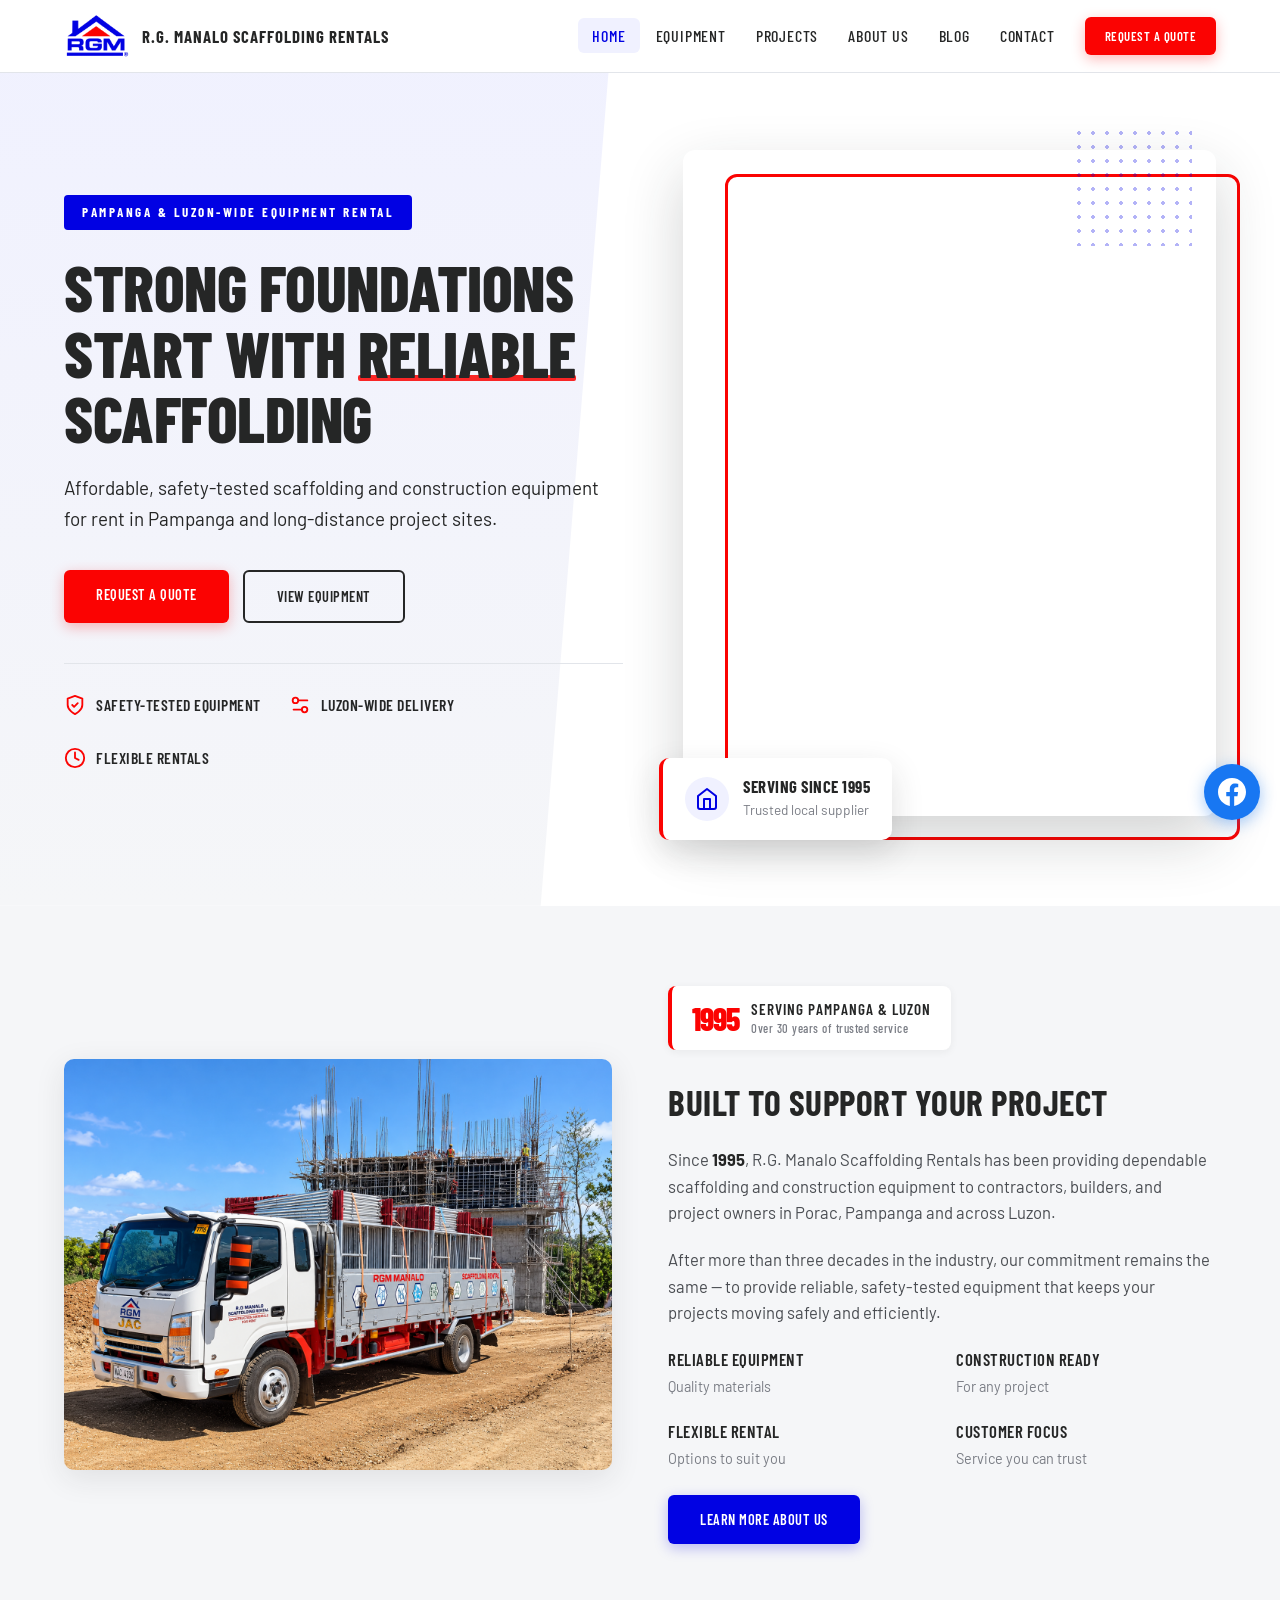
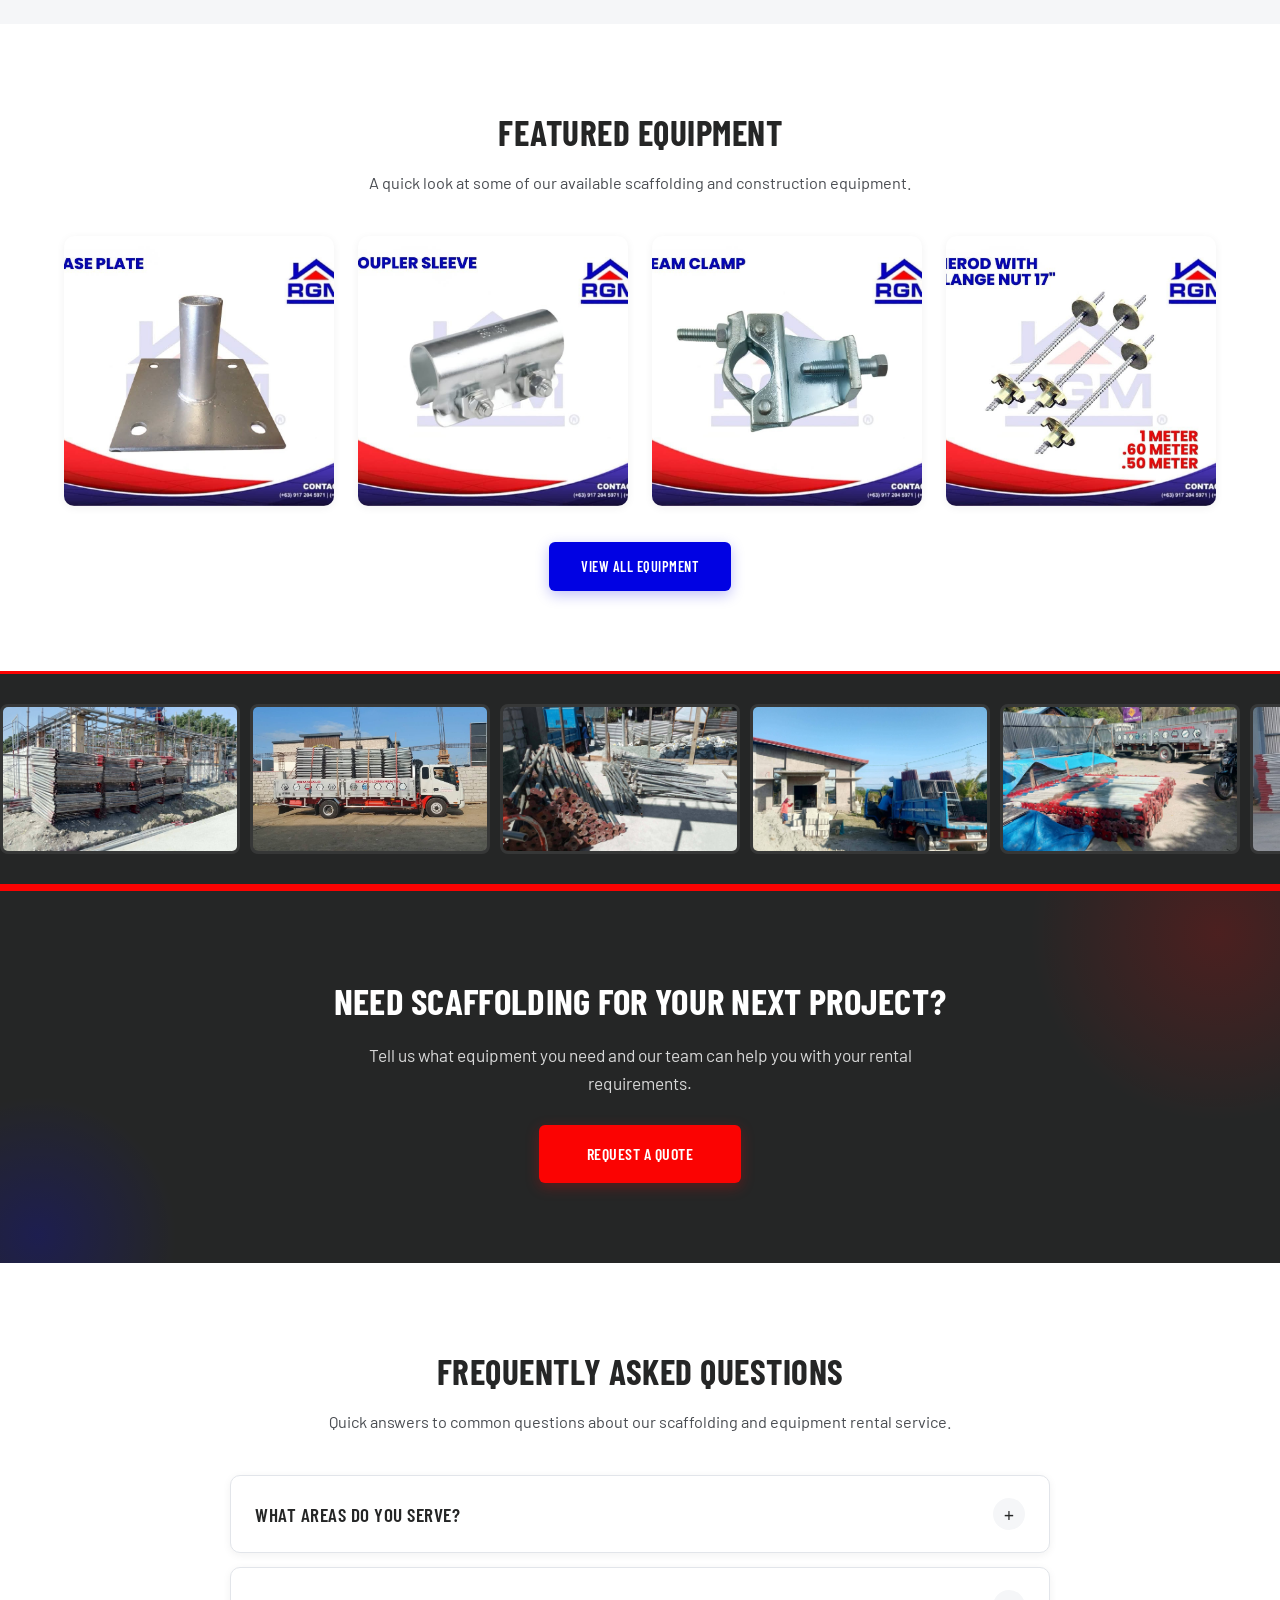
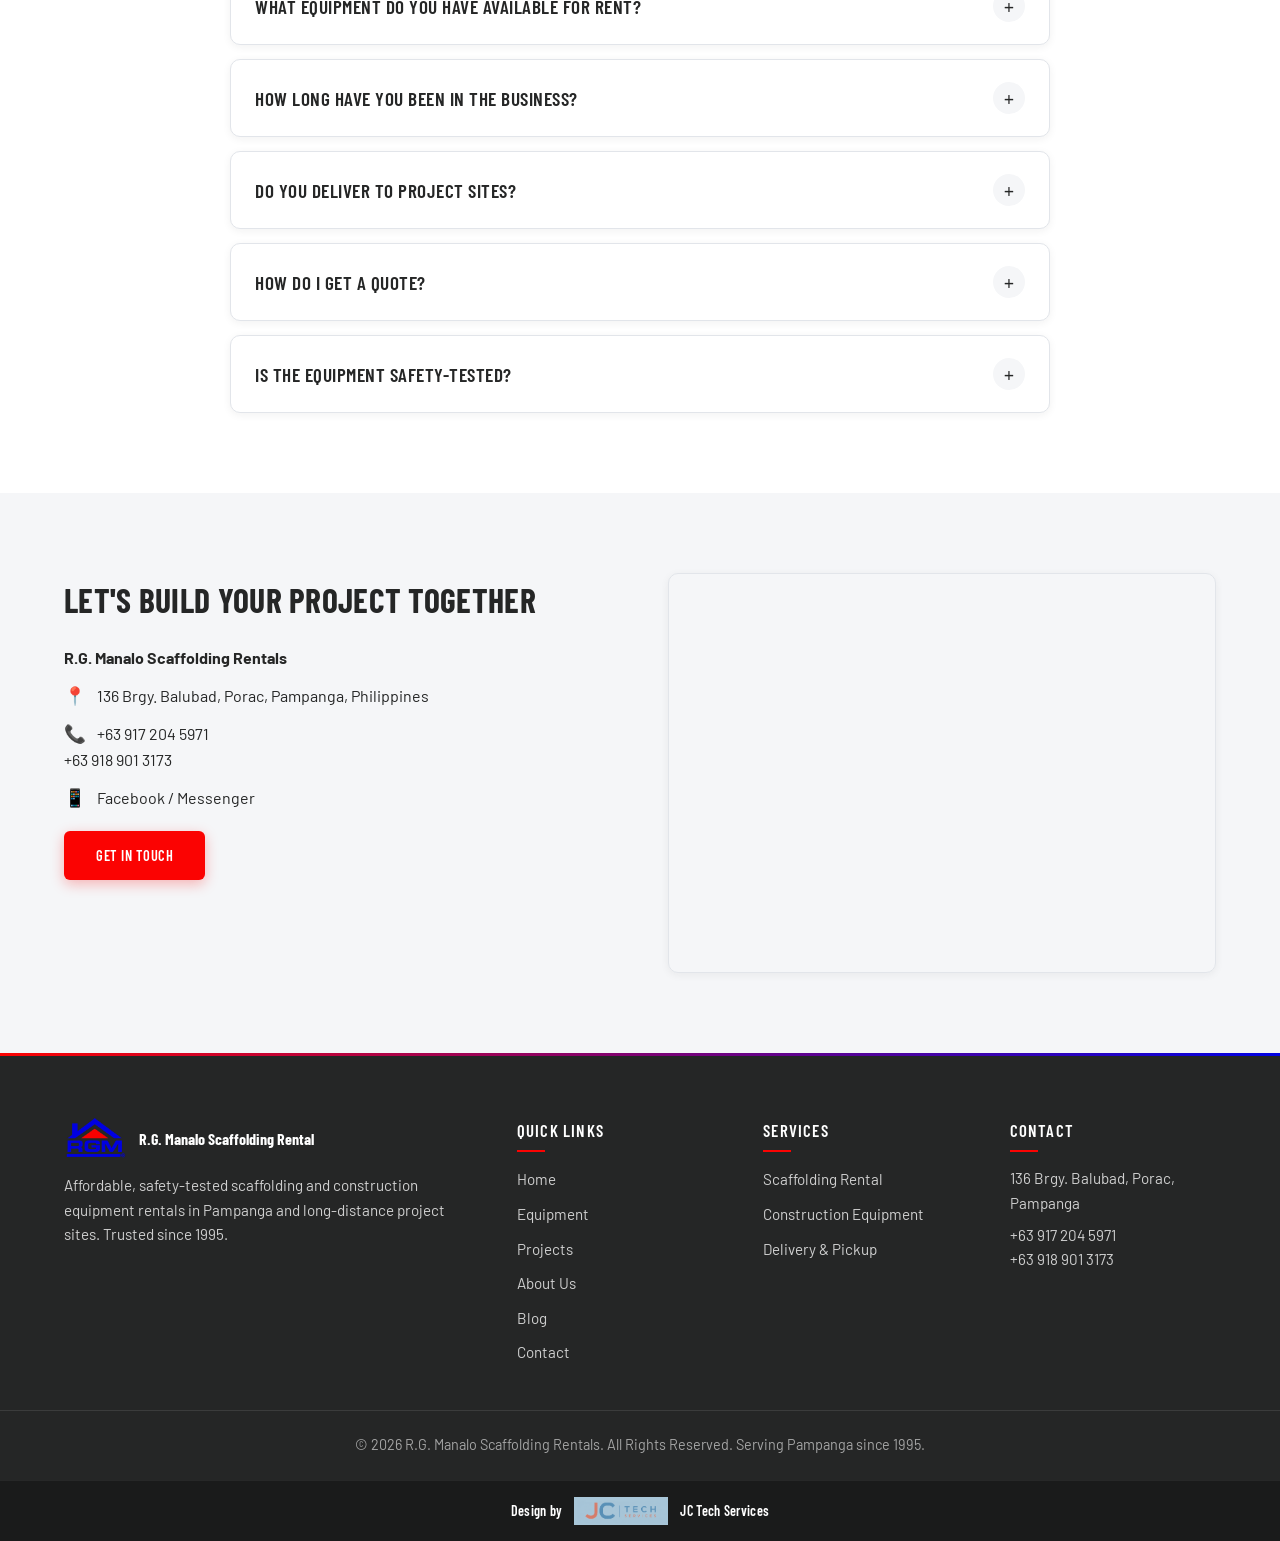
==== commit 4619cb25: "Update index.html" ====
--- a/index.html
+++ b/index.html
@@ -46,10 +46,9 @@
     </div>
   </header>
 
-  <!-- ===== SPLIT HERO: White bg, text left, image right ===== -->
+  <!-- ===== SPLIT HERO ===== -->
   <section class="hero" id="hero">
     <div class="container">
-      <!-- LEFT: Text -->
       <div class="hero-content">
         <span class="hero-label">Pampanga &amp; Luzon-Wide Equipment Rental</span>
         <h1>Strong Foundations<br />Start With <span class="accent">Reliable</span> Scaffolding</h1>
@@ -75,7 +74,6 @@
         </div>
       </div>
 
-      <!-- RIGHT: Image -->
       <div class="hero-visual">
         <div class="hero-visual-inner">
           <video autoplay muted loop playsinline id="heroVideo">
@@ -152,7 +150,7 @@
     </div>
   </section>
 
-  <!-- ===== FAQ (after CTA) ===== -->
+  <!-- ===== FAQ ===== -->
   <section class="faq-section" id="faq">
     <div class="container">
       <div class="text-center">
@@ -160,7 +158,6 @@
         <p class="section-sub">Quick answers to common questions about our scaffolding and equipment rental service.</p>
       </div>
       <div class="faq-list" id="faqList">
-
         <div class="faq-item">
           <button class="faq-question" aria-expanded="false">
             <span>What areas do you serve?</span>
@@ -193,6 +190,16 @@
 
         <div class="faq-item">
           <button class="faq-question" aria-expanded="false">
+            <span>Do you deliver to project sites?</span>
+            <span class="faq-icon">+</span>
+          </button>
+          <div class="faq-answer">
+            <p>Yes. We coordinate delivery and pickup for project sites within Pampanga and can arrange long-distance delivery to other areas in Luzon. Delivery fees may apply depending on location and order size.</p>
+          </div>
+        </div>
+
+        <div class="faq-item">
+          <button class="faq-question" aria-expanded="false">
             <span>How do I get a quote?</span>
             <span class="faq-icon">+</span>
           </button>
@@ -201,6 +208,15 @@
           </div>
         </div>
 
+        <div class="faq-item">
+          <button class="faq-question" aria-expanded="false">
+            <span>Is the equipment safety-tested?</span>
+            <span class="faq-icon">+</span>
+          </button>
+          <div class="faq-answer">
+            <p>Yes. Our equipment is regularly inspected and maintained to ensure safety and reliability on every project site. We only rent out equipment that meets our safety standards.</p>
+          </div>
+        </div>
       </div>
     </div>
   </section>
@@ -330,6 +346,7 @@
         if (!question) return;
         question.addEventListener('click', function() {
           const isOpen = item.classList.contains('open');
+          // Close all others
           faqItems.forEach(other => {
             if (other !== item) {
               other.classList.remove('open');
@@ -337,6 +354,7 @@
               if (btn) btn.setAttribute('aria-expanded', 'false');
             }
           });
+          // Toggle current
           if (isOpen) {
             item.classList.remove('open');
             question.setAttribute('aria-expanded', 'false');
--- a/css/style.css
+++ b/css/style.css
@@ -212,7 +212,7 @@
   letter-spacing: 2.5px;
   text-transform: uppercase;
   color: #fff;
-  background: var(--brand-secondary);
+  background: #0101e3;
   padding: 7px 18px;
   border-radius: 4px;
   margin-bottom: 24px;
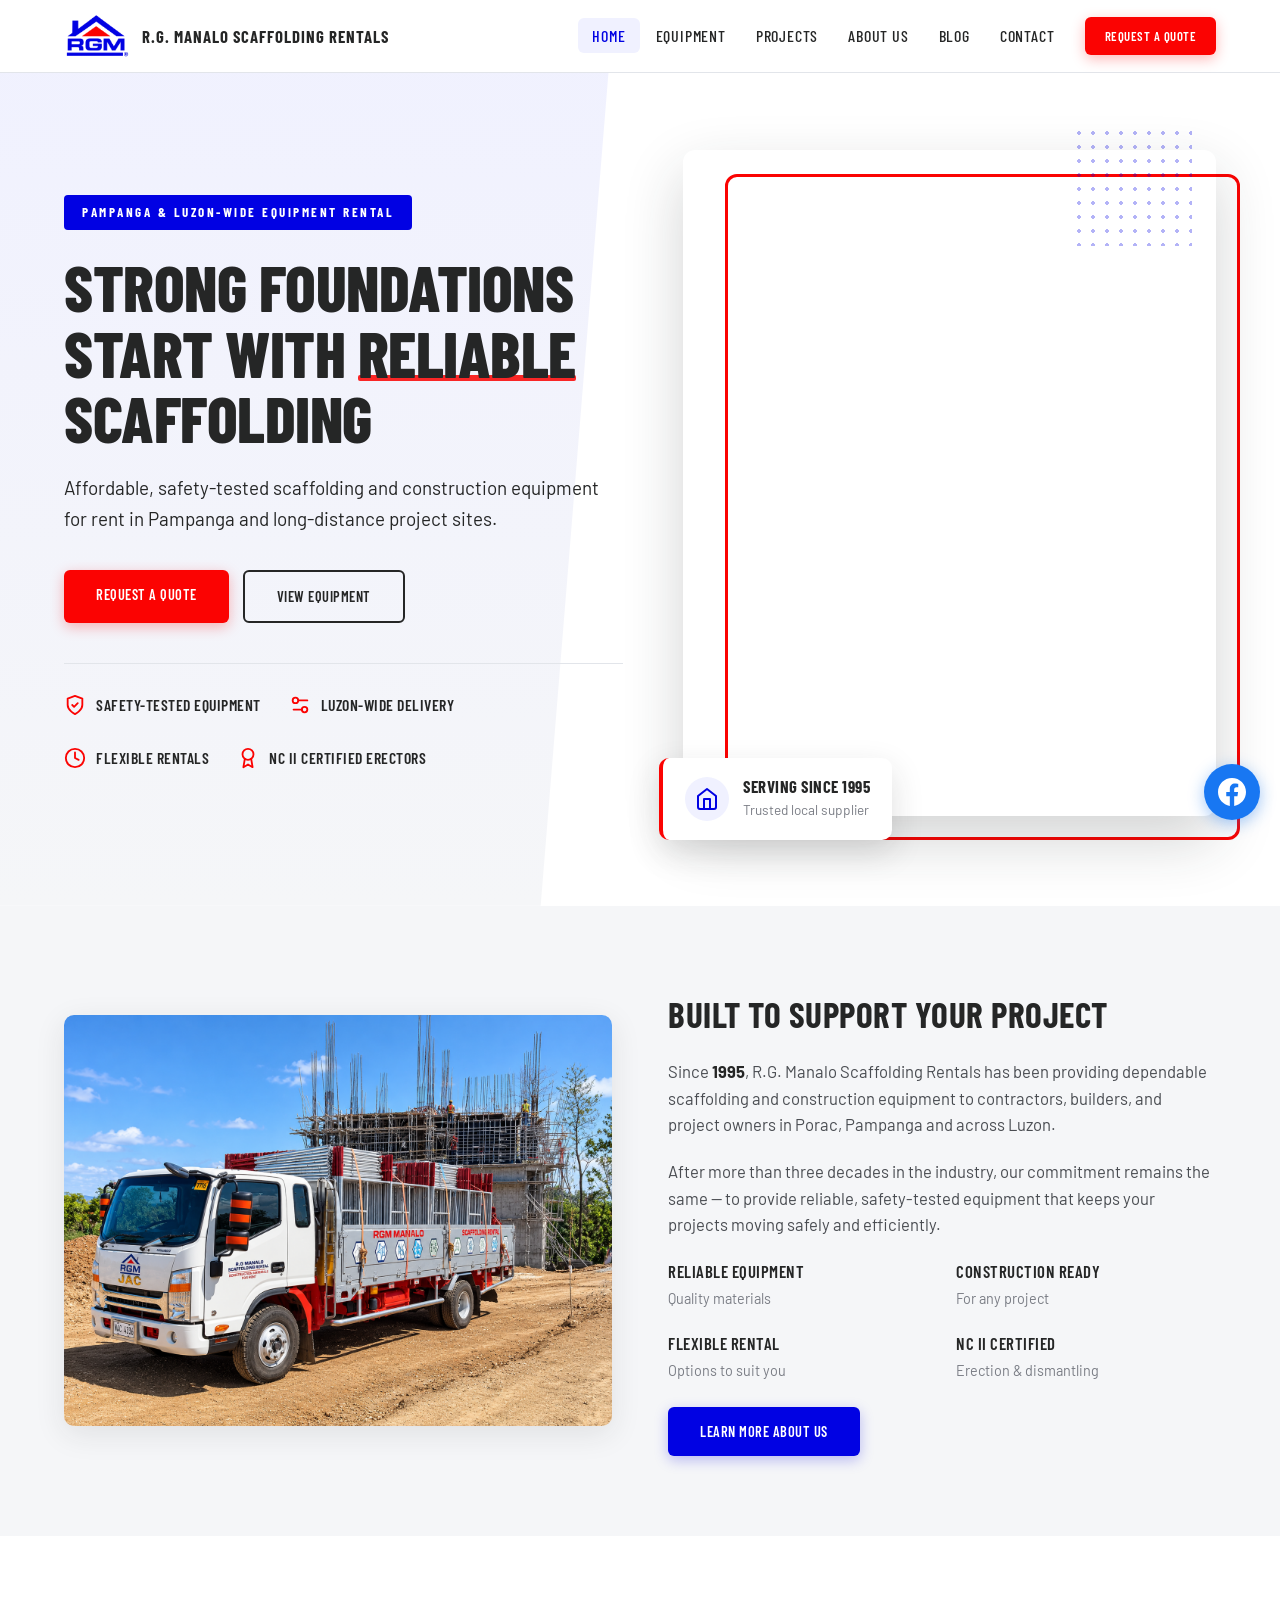
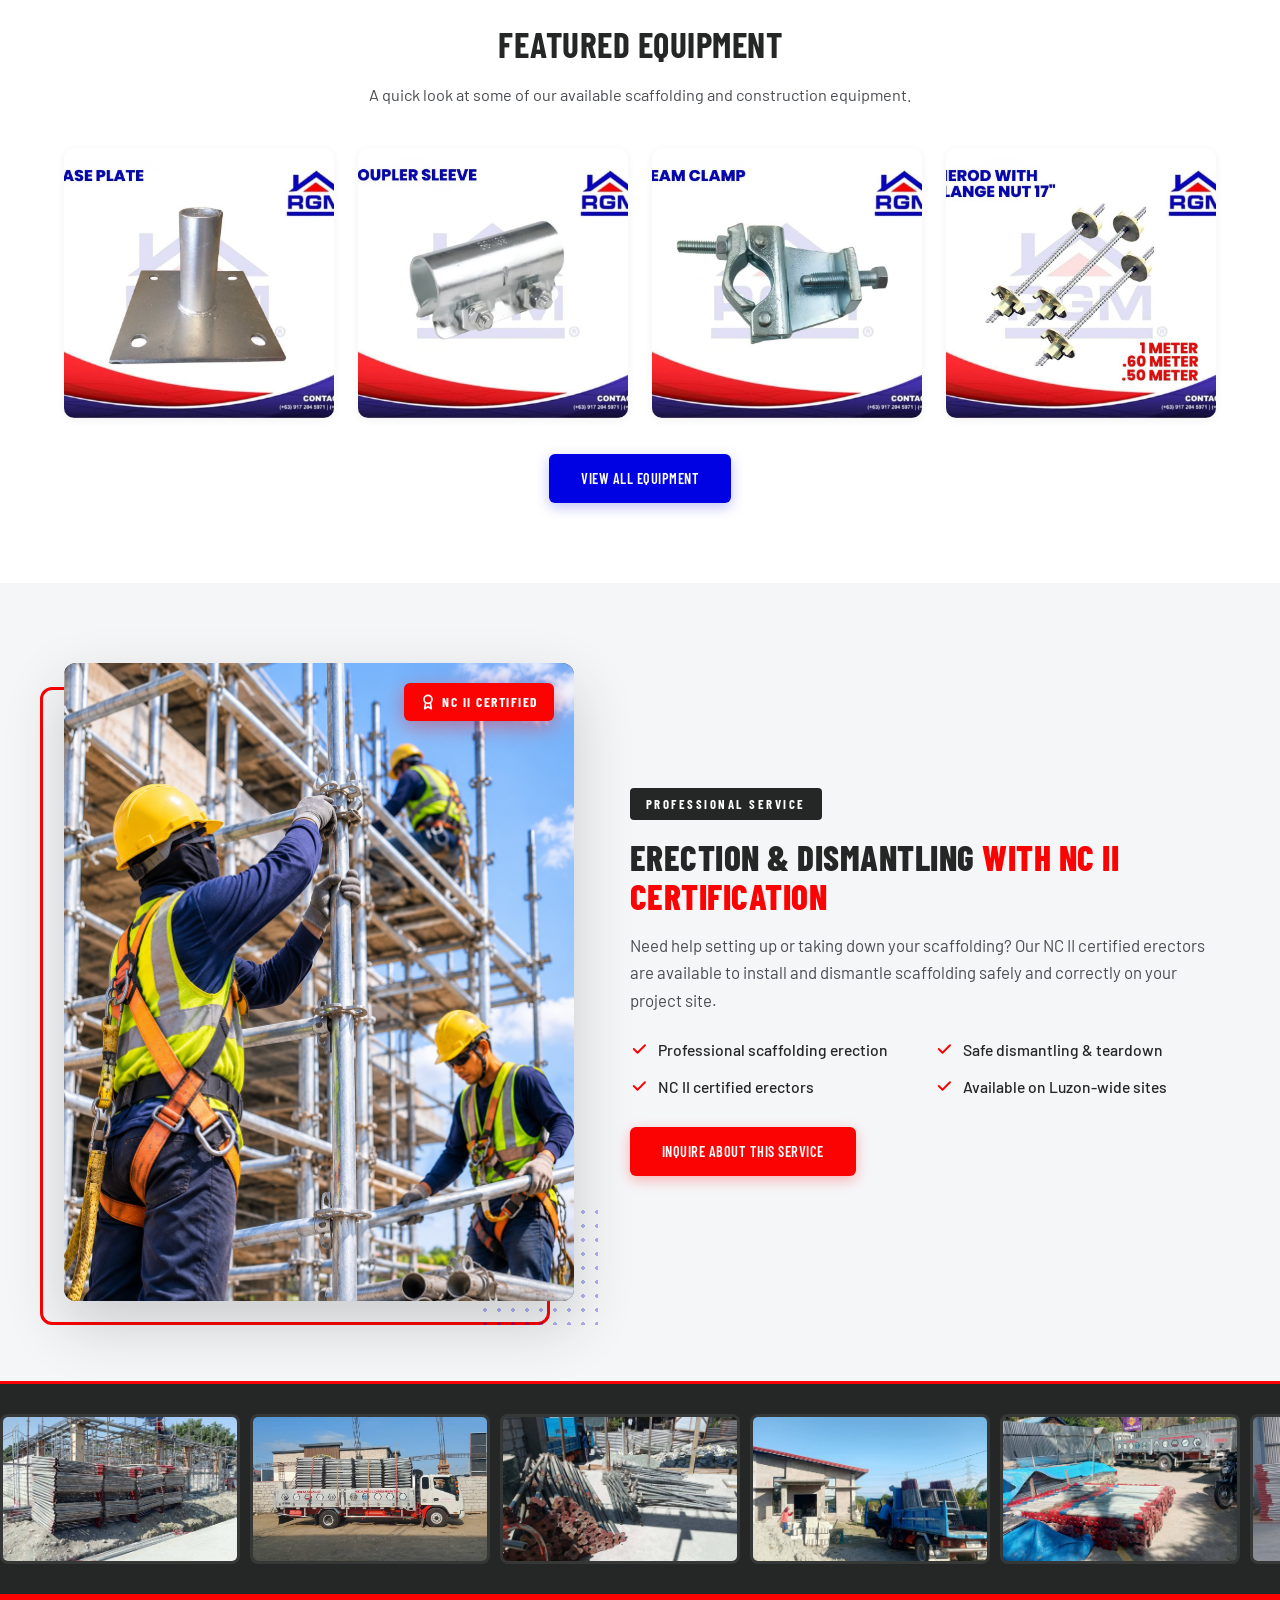
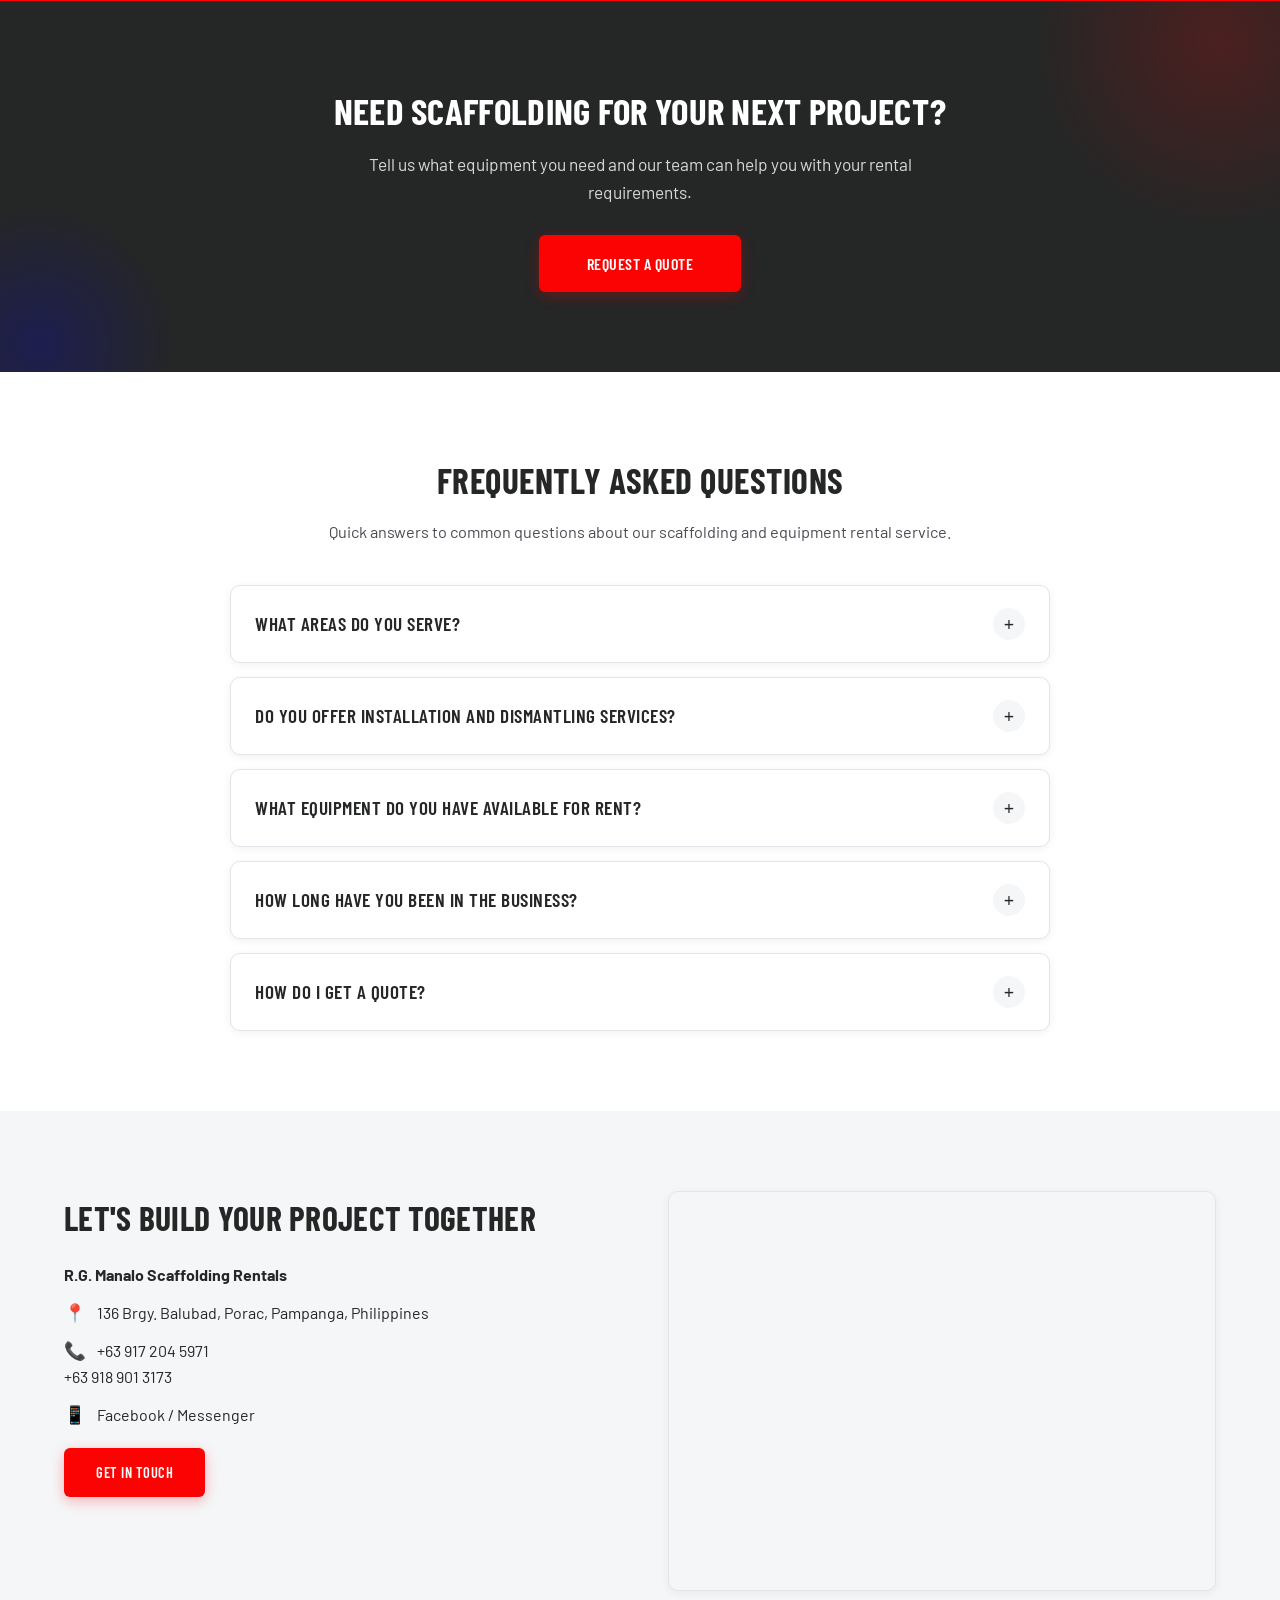
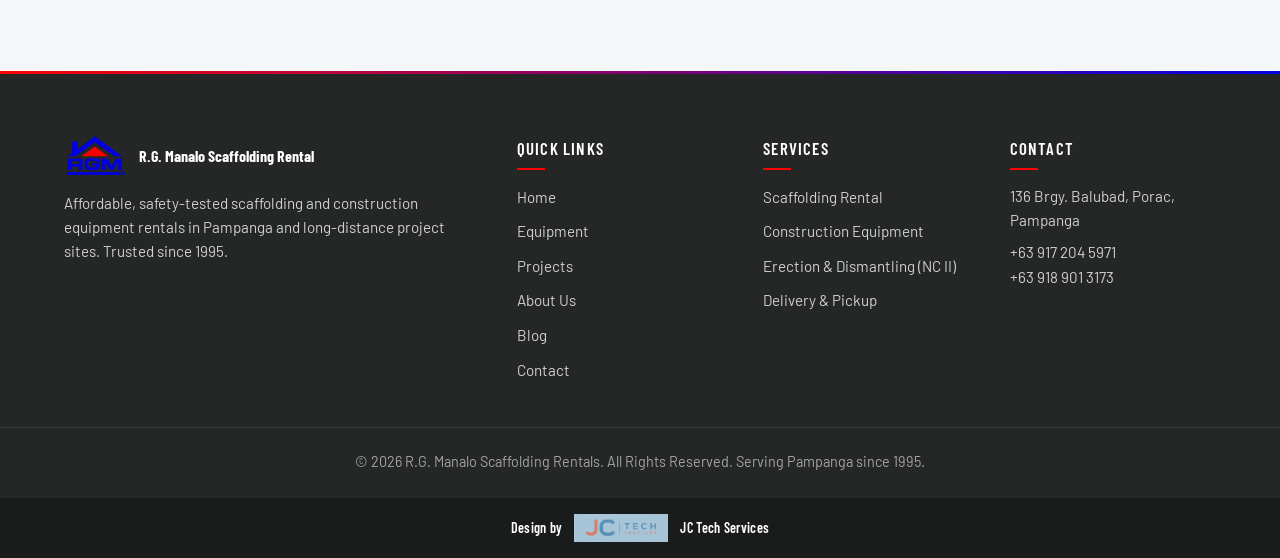
==== commit b2dcbf7c: "Update index.html" ====
--- a/index.html
+++ b/index.html
@@ -58,6 +58,7 @@
           <a href="equipment.html" class="btn btn-outline">View Equipment</a>
         </div>
 
+        <!-- 4 trust items -->
         <div class="hero-trust">
           <div class="hero-trust-item">
             <svg viewBox="0 0 24 24" fill="none" stroke="currentColor" stroke-width="2" stroke-linecap="round" stroke-linejoin="round"><path d="M12 22s8-4 8-10V5l-8-3-8 3v7c0 6 8 10 8 10z"/><path d="m9 12 2 2 4-4"/></svg>
@@ -70,6 +71,10 @@
           <div class="hero-trust-item">
             <svg viewBox="0 0 24 24" fill="none" stroke="currentColor" stroke-width="2" stroke-linecap="round" stroke-linejoin="round"><circle cx="12" cy="12" r="10"/><path d="M12 6v6l4 2"/></svg>
             <span>Flexible Rentals</span>
+          </div>
+          <div class="hero-trust-item">
+            <svg viewBox="0 0 24 24" fill="none" stroke="currentColor" stroke-width="2" stroke-linecap="round" stroke-linejoin="round"><circle cx="12" cy="8" r="6"/><path d="M15.477 12.89 17 22l-5-3-5 3 1.523-9.11"/></svg>
+            <span>NC II Certified Erectors</span>
           </div>
         </div>
       </div>
@@ -94,19 +99,13 @@
     </div>
   </section>
 
-  <!-- ===== ABOUT (with 1995 heritage) ===== -->
+  <!-- ===== ABOUT ===== -->
   <section class="about" id="about">
     <div class="container about-grid">
       <div class="about-image">
         <img src="images/about.png" alt="Scaffolding structure" />
       </div>
       <div class="about-text">
-        <div class="heritage-badge">
-          <span class="heritage-year">1995</span>
-          <span class="heritage-text">Serving Pampanga &amp; Luzon
-            <span>Over 30 years of trusted service</span>
-          </span>
-        </div>
         <h2>Built to Support Your Project</h2>
         <p>Since <strong>1995</strong>, R.G. Manalo Scaffolding Rentals has been providing dependable scaffolding and construction equipment to contractors, builders, and project owners in Porac, Pampanga and across Luzon.</p>
         <p>After more than three decades in the industry, our commitment remains the same — to provide reliable, safety-tested equipment that keeps your projects moving safely and efficiently.</p>
@@ -114,7 +113,7 @@
           <div><strong>Reliable Equipment</strong><span>Quality materials</span></div>
           <div><strong>Construction Ready</strong><span>For any project</span></div>
           <div><strong>Flexible Rental</strong><span>Options to suit you</span></div>
-          <div><strong>Customer Focus</strong><span>Service you can trust</span></div>
+          <div><strong>NC II Certified</strong><span>Erection &amp; dismantling</span></div>
         </div>
         <a href="about.html" class="btn btn-navy" style="margin-top:24px;">Learn More About Us</a>
       </div>
@@ -135,6 +134,51 @@
     </div>
   </section>
 
+  <!-- ===== ERECTION & DISMANTLING (NC II) — moved here ===== -->
+  <section class="erection-strip">
+    <div class="container erection-strip-inner">
+
+      <!-- LEFT: Image (dismantling.png) -->
+      <div class="es-image-wrap">
+        <div class="es-image">
+          <img src="images/dismantling.png" alt="NC II certified scaffolding erection and dismantling team" />
+        </div>
+        <div class="es-nc-badge">
+          <svg viewBox="0 0 24 24"><circle cx="12" cy="8" r="6"/><path d="M15.477 12.89 17 22l-5-3-5 3 1.523-9.11"/></svg>
+          NC II Certified
+        </div>
+      </div>
+
+      <!-- RIGHT: Content -->
+      <div class="es-content">
+        <span class="es-badge">Professional Service</span>
+        <h2>Erection &amp; Dismantling <span class="accent">with NC II Certification</span></h2>
+        <p>Need help setting up or taking down your scaffolding? Our NC II certified erectors are available to install and dismantle scaffolding safely and correctly on your project site.</p>
+        <ul class="es-list">
+          <li>
+            <svg viewBox="0 0 24 24"><path d="m5 12 5 5L20 7"/></svg>
+            Professional scaffolding erection
+          </li>
+          <li>
+            <svg viewBox="0 0 24 24"><path d="m5 12 5 5L20 7"/></svg>
+            Safe dismantling &amp; teardown
+          </li>
+          <li>
+            <svg viewBox="0 0 24 24"><path d="m5 12 5 5L20 7"/></svg>
+            NC II certified erectors
+          </li>
+          <li>
+            <svg viewBox="0 0 24 24"><path d="m5 12 5 5L20 7"/></svg>
+            Available on Luzon-wide sites
+          </li>
+        </ul>
+        <a href="contact.html" class="btn btn-primary">Inquire About This Service</a>
+      </div>
+
+    </div>
+  </section>
+
+  <!-- ===== MARQUEE ===== -->
   <section class="marquee-section">
     <div class="marquee-wrapper">
       <div class="marquee-track" id="marqueeTrack"></div>
@@ -158,6 +202,7 @@
         <p class="section-sub">Quick answers to common questions about our scaffolding and equipment rental service.</p>
       </div>
       <div class="faq-list" id="faqList">
+
         <div class="faq-item">
           <button class="faq-question" aria-expanded="false">
             <span>What areas do you serve?</span>
@@ -170,6 +215,16 @@
 
         <div class="faq-item">
           <button class="faq-question" aria-expanded="false">
+            <span>Do you offer installation and dismantling services?</span>
+            <span class="faq-icon">+</span>
+          </button>
+          <div class="faq-answer">
+            <p>Yes. Our <strong>NC II certified erectors</strong> can handle both erection and dismantling of scaffolding on your project site. Just let us know your requirements when you request a quote.</p>
+          </div>
+        </div>
+
+        <div class="faq-item">
+          <button class="faq-question" aria-expanded="false">
             <span>What equipment do you have available for rent?</span>
             <span class="faq-icon">+</span>
           </button>
@@ -190,16 +245,6 @@
 
         <div class="faq-item">
           <button class="faq-question" aria-expanded="false">
-            <span>Do you deliver to project sites?</span>
-            <span class="faq-icon">+</span>
-          </button>
-          <div class="faq-answer">
-            <p>Yes. We coordinate delivery and pickup for project sites within Pampanga and can arrange long-distance delivery to other areas in Luzon. Delivery fees may apply depending on location and order size.</p>
-          </div>
-        </div>
-
-        <div class="faq-item">
-          <button class="faq-question" aria-expanded="false">
             <span>How do I get a quote?</span>
             <span class="faq-icon">+</span>
           </button>
@@ -208,15 +253,6 @@
           </div>
         </div>
 
-        <div class="faq-item">
-          <button class="faq-question" aria-expanded="false">
-            <span>Is the equipment safety-tested?</span>
-            <span class="faq-icon">+</span>
-          </button>
-          <div class="faq-answer">
-            <p>Yes. Our equipment is regularly inspected and maintained to ensure safety and reliability on every project site. We only rent out equipment that meets our safety standards.</p>
-          </div>
-        </div>
       </div>
     </div>
   </section>
@@ -271,6 +307,7 @@
         <ul>
           <li><a href="equipment.html">Scaffolding Rental</a></li>
           <li><a href="equipment.html">Construction Equipment</a></li>
+          <li><a href="contact.html">Erection &amp; Dismantling (NC II)</a></li>
           <li><a href="contact.html">Delivery &amp; Pickup</a></li>
         </ul>
       </div>
@@ -296,7 +333,6 @@
   <script src="js/main.js"></script>
   <script>
     document.addEventListener('DOMContentLoaded', function() {
-      // Featured equipment preview (first 4)
       const featuredNames = [
         'Base Plate', 'Coupler Sleeve', 'Beam Clamp',
         'Tie Rod with Flange Nut — 17"'
@@ -319,7 +355,6 @@
         });
       }
 
-      // Marquee
       const marqueeTrack = document.getElementById('marqueeTrack');
       if (marqueeTrack) {
         for (let i = 1; i <= 10; i++) {
@@ -339,14 +374,13 @@
         });
       }
 
-      // ===== FAQ ACCORDION =====
+      // FAQ accordion
       const faqItems = document.querySelectorAll('.faq-item');
       faqItems.forEach(item => {
         const question = item.querySelector('.faq-question');
         if (!question) return;
         question.addEventListener('click', function() {
           const isOpen = item.classList.contains('open');
-          // Close all others
           faqItems.forEach(other => {
             if (other !== item) {
               other.classList.remove('open');
@@ -354,7 +388,6 @@
               if (btn) btn.setAttribute('aria-expanded', 'false');
             }
           });
-          // Toggle current
           if (isOpen) {
             item.classList.remove('open');
             question.setAttribute('aria-expanded', 'false');
--- a/css/style.css
+++ b/css/style.css
@@ -1112,3 +1112,193 @@
   .design-credit .credit-content { flex-wrap: wrap; gap: 8px; font-size: 0.8rem; }
   .design-credit .credit-content img { height: 24px; }
 }
+
+/* ===== ERECTION & DISMANTLING SECTION ===== */
+.erection-strip {
+  background: var(--light-gray);
+  padding: 80px 0;
+}
+.erection-strip-inner {
+  display: grid;
+  grid-template-columns: 1fr 1.15fr;
+  gap: 56px;
+  align-items: center;
+}
+.erection-strip .es-image-wrap {
+  position: relative;
+  width: 100%;
+  max-width: 520px;
+  margin: 0 auto;
+}
+.erection-strip .es-image {
+  position: relative;
+  width: 100%;
+  aspect-ratio: 4 / 5;
+  border-radius: 12px;
+  overflow: hidden;
+  box-shadow: 0 24px 60px rgba(37, 38, 38, 0.20);
+  background: var(--brand-dark);
+  z-index: 1;
+}
+.erection-strip .es-image img {
+  width: 100%;
+  height: 100%;
+  object-fit: cover;
+  display: block;
+}
+/* Decorative frame behind the image */
+.erection-strip .es-image-wrap::before {
+  content: '';
+  position: absolute;
+  top: 24px;
+  left: -24px;
+  bottom: -24px;
+  right: 24px;
+  border: 3px solid var(--brand-secondary);
+  border-radius: 12px;
+  z-index: 0;
+}
+/* Subtle dot pattern */
+.erection-strip .es-image-wrap::after {
+  content: '';
+  position: absolute;
+  bottom: -24px;
+  right: -24px;
+  width: 120px;
+  height: 120px;
+  background-image: radial-gradient(var(--brand-primary) 2px, transparent 2px);
+  background-size: 14px 14px;
+  opacity: 0.30;
+  z-index: 0;
+}
+/* Floating NC II badge over the image */
+.erection-strip .es-nc-badge {
+  position: absolute;
+  top: 20px;
+  right: 20px;
+  background: var(--brand-secondary);
+  color: #fff;
+  font-family: 'Barlow Condensed', sans-serif;
+  font-weight: 700;
+  font-size: 0.85rem;
+  letter-spacing: 1.5px;
+  text-transform: uppercase;
+  padding: 8px 16px;
+  border-radius: 6px;
+  z-index: 2;
+  box-shadow: 0 6px 20px rgba(251, 3, 2, 0.35);
+  display: inline-flex;
+  align-items: center;
+  gap: 6px;
+}
+.erection-strip .es-nc-badge svg {
+  width: 16px;
+  height: 16px;
+  stroke: #fff;
+  fill: none;
+  stroke-width: 2.5;
+  stroke-linecap: round;
+  stroke-linejoin: round;
+}
+
+.erection-strip .es-badge {
+  display: inline-block;
+  font-family: 'Barlow Condensed', sans-serif;
+  font-weight: 700;
+  font-size: 0.8rem;
+  letter-spacing: 2.5px;
+  text-transform: uppercase;
+  color: #fff;
+  background: var(--brand-dark);
+  padding: 6px 16px;
+  border-radius: 4px;
+  margin-bottom: 18px;
+}
+.erection-strip h2 {
+  font-family: 'Barlow Condensed', sans-serif;
+  font-weight: 800;
+  font-size: 2.2rem;
+  line-height: 1.1;
+  color: var(--brand-dark);
+  text-transform: uppercase;
+  letter-spacing: 0.5px;
+  margin-bottom: 16px;
+}
+.erection-strip h2 .accent {
+  color: var(--brand-secondary);
+}
+.erection-strip p {
+  font-family: 'Barlow', sans-serif;
+  font-size: 1.05rem;
+  color: var(--text-body);
+  line-height: 1.65;
+  margin-bottom: 22px;
+}
+.erection-strip .es-list {
+  display: grid;
+  grid-template-columns: 1fr 1fr;
+  gap: 12px 24px;
+  margin-bottom: 28px;
+}
+.erection-strip .es-list li {
+  display: flex;
+  align-items: flex-start;
+  gap: 10px;
+  font-family: 'Barlow', sans-serif;
+  font-size: 0.98rem;
+  color: var(--brand-dark);
+  font-weight: 500;
+}
+.erection-strip .es-list li svg {
+  flex-shrink: 0;
+  width: 18px;
+  height: 18px;
+  stroke: var(--brand-secondary);
+  fill: none;
+  stroke-width: 2.5;
+  stroke-linecap: round;
+  stroke-linejoin: round;
+  margin-top: 3px;
+}
+
+/* Responsive */
+@media (max-width: 992px) {
+  .erection-strip-inner {
+    grid-template-columns: 1fr;
+    gap: 48px;
+  }
+  .erection-strip .es-image-wrap {
+    max-width: 420px;
+    order: -1;
+  }
+  .erection-strip h2 {
+    font-size: 1.9rem;
+  }
+}
+@media (max-width: 768px) {
+  .erection-strip {
+    padding: 60px 0;
+  }
+  .erection-strip .es-image-wrap {
+    max-width: 100%;
+  }
+  .erection-strip .es-image-wrap::before {
+    top: 16px;
+    left: -16px;
+    bottom: -16px;
+    right: 16px;
+  }
+  .erection-strip .es-image-wrap::after {
+    display: none;
+  }
+  .erection-strip h2 {
+    font-size: 1.7rem;
+  }
+  .erection-strip .es-list {
+    grid-template-columns: 1fr;
+    gap: 10px;
+  }
+  .erection-strip .es-image {
+    aspect-ratio: 4 / 3;
+  }
+}
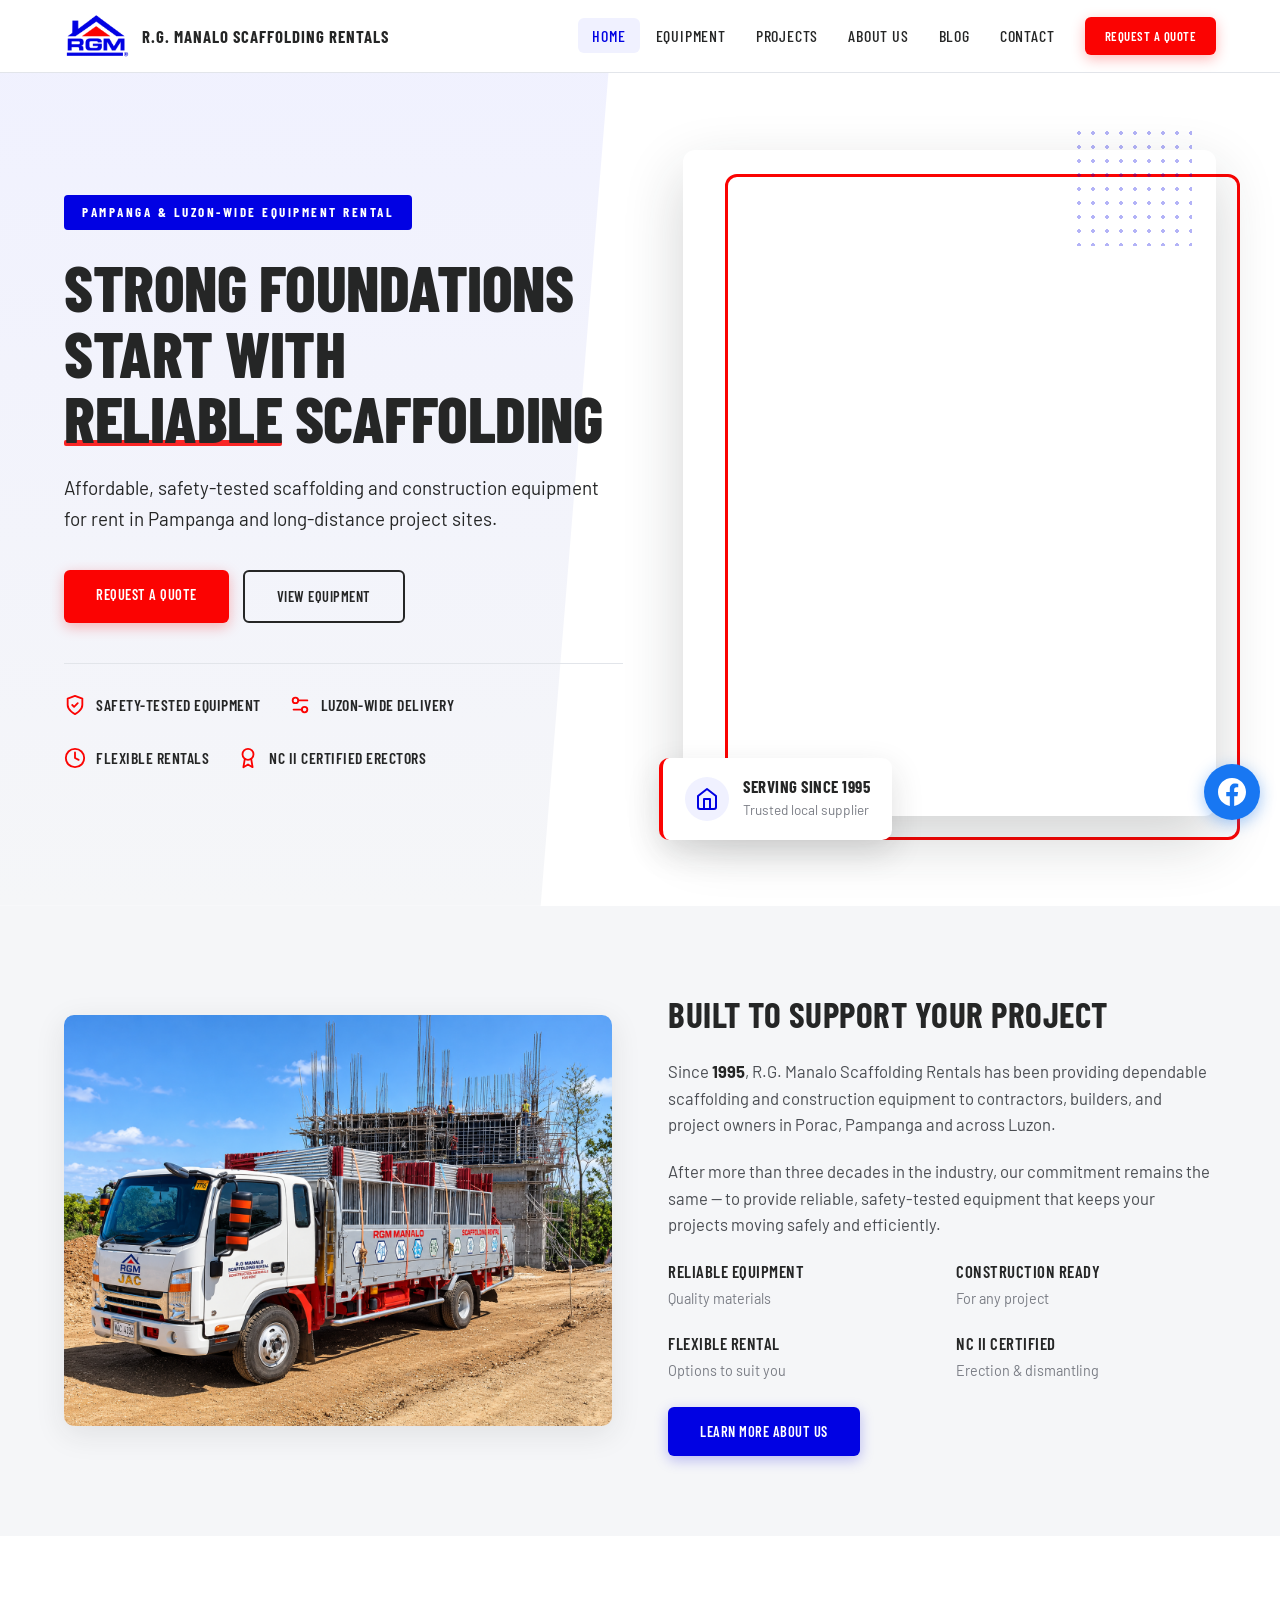
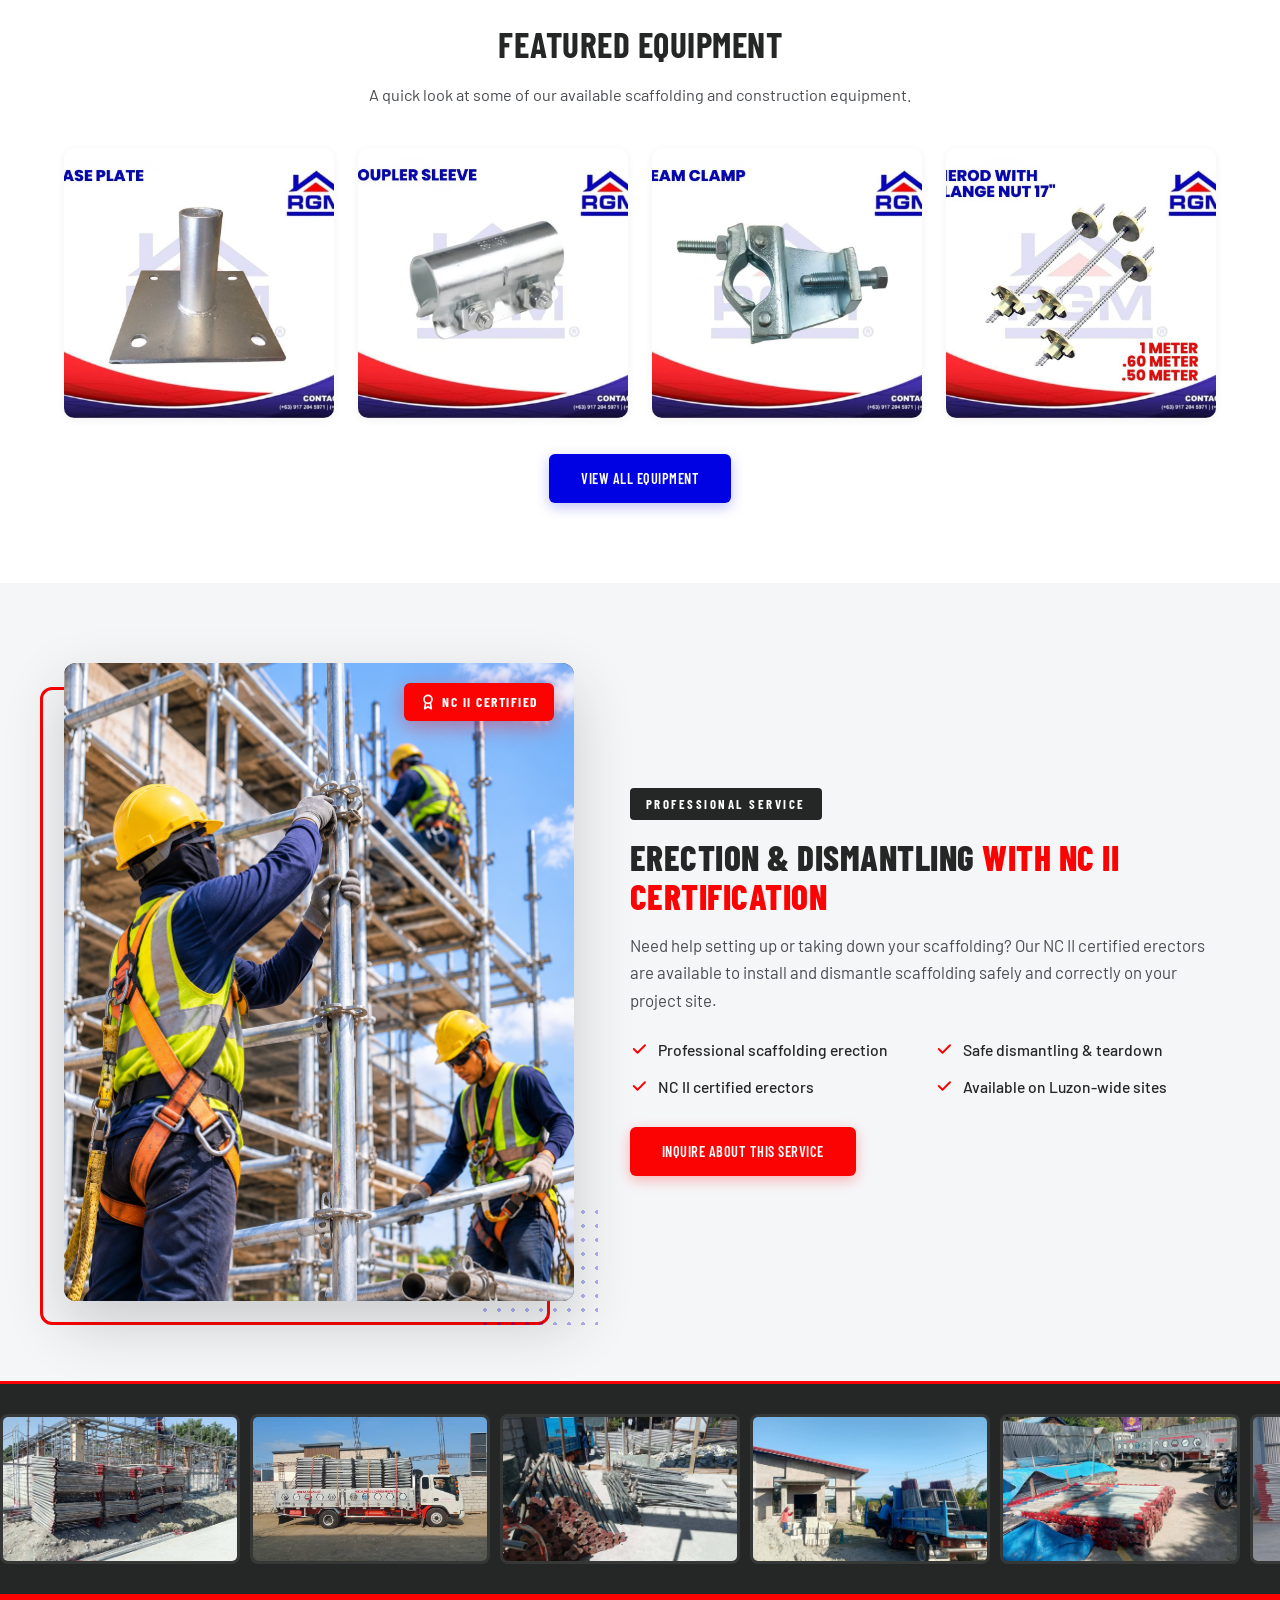
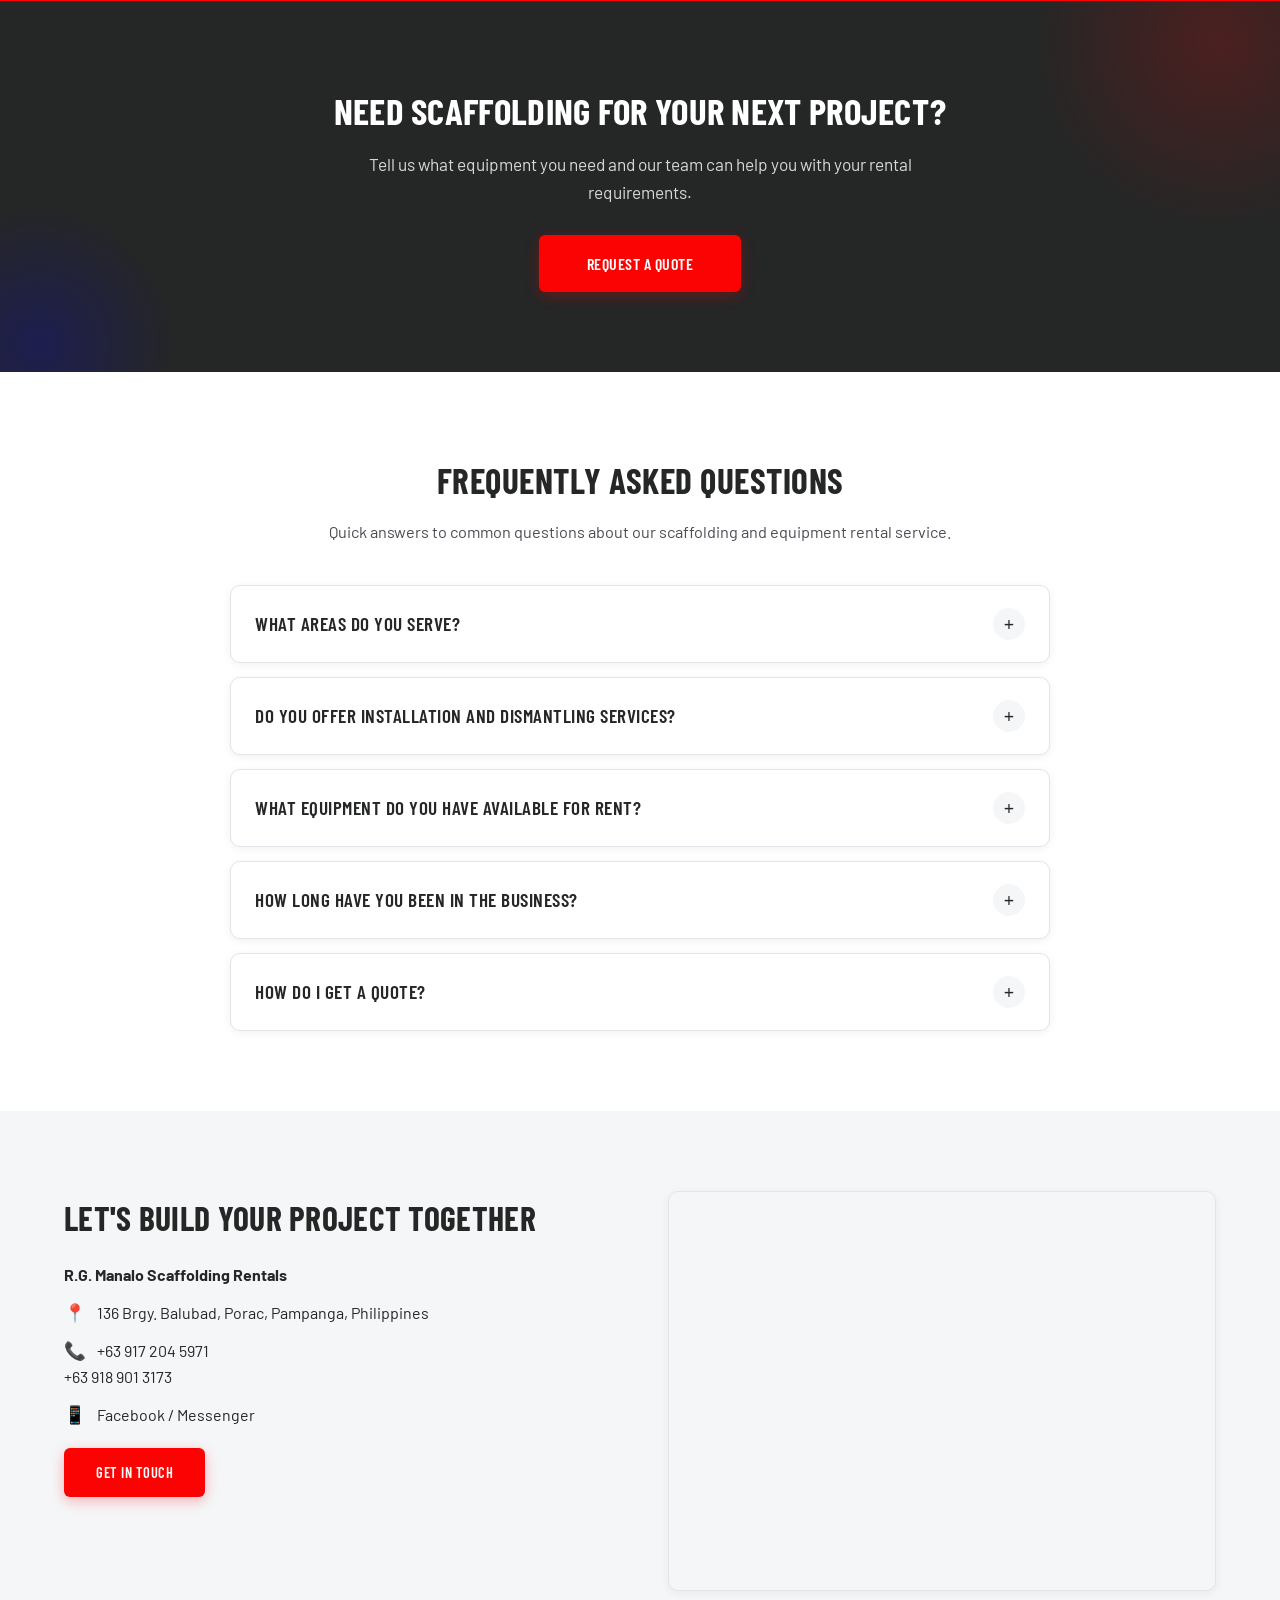
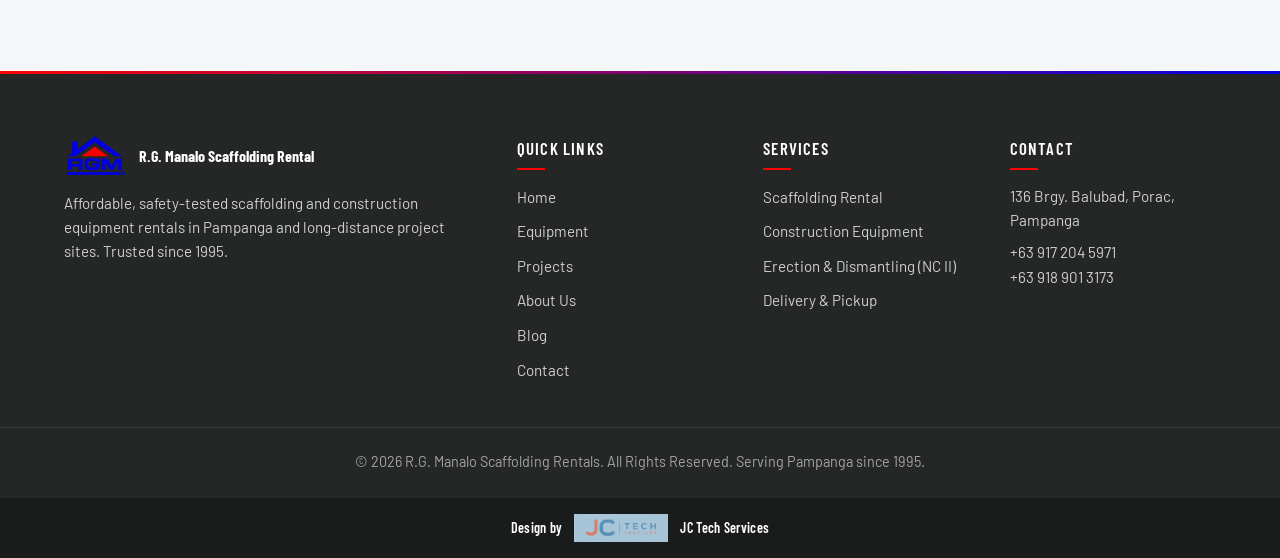
==== commit 1c53857c: "Update index.html" ====
--- a/index.html
+++ b/index.html
@@ -51,7 +51,7 @@
     <div class="container">
       <div class="hero-content">
         <span class="hero-label">Pampanga &amp; Luzon-Wide Equipment Rental</span>
-        <h1>Strong Foundations<br />Start With <span class="accent">Reliable</span> Scaffolding</h1>
+        <h1>Strong Foundations<br />Start With <br><span class="accent">Reliable</span> Scaffolding</h1>
         <p>Affordable, safety-tested scaffolding and construction equipment for rent in Pampanga and long-distance project sites.</p>
         <div class="hero-actions">
           <a href="contact.html" class="btn btn-primary">Request a Quote</a>
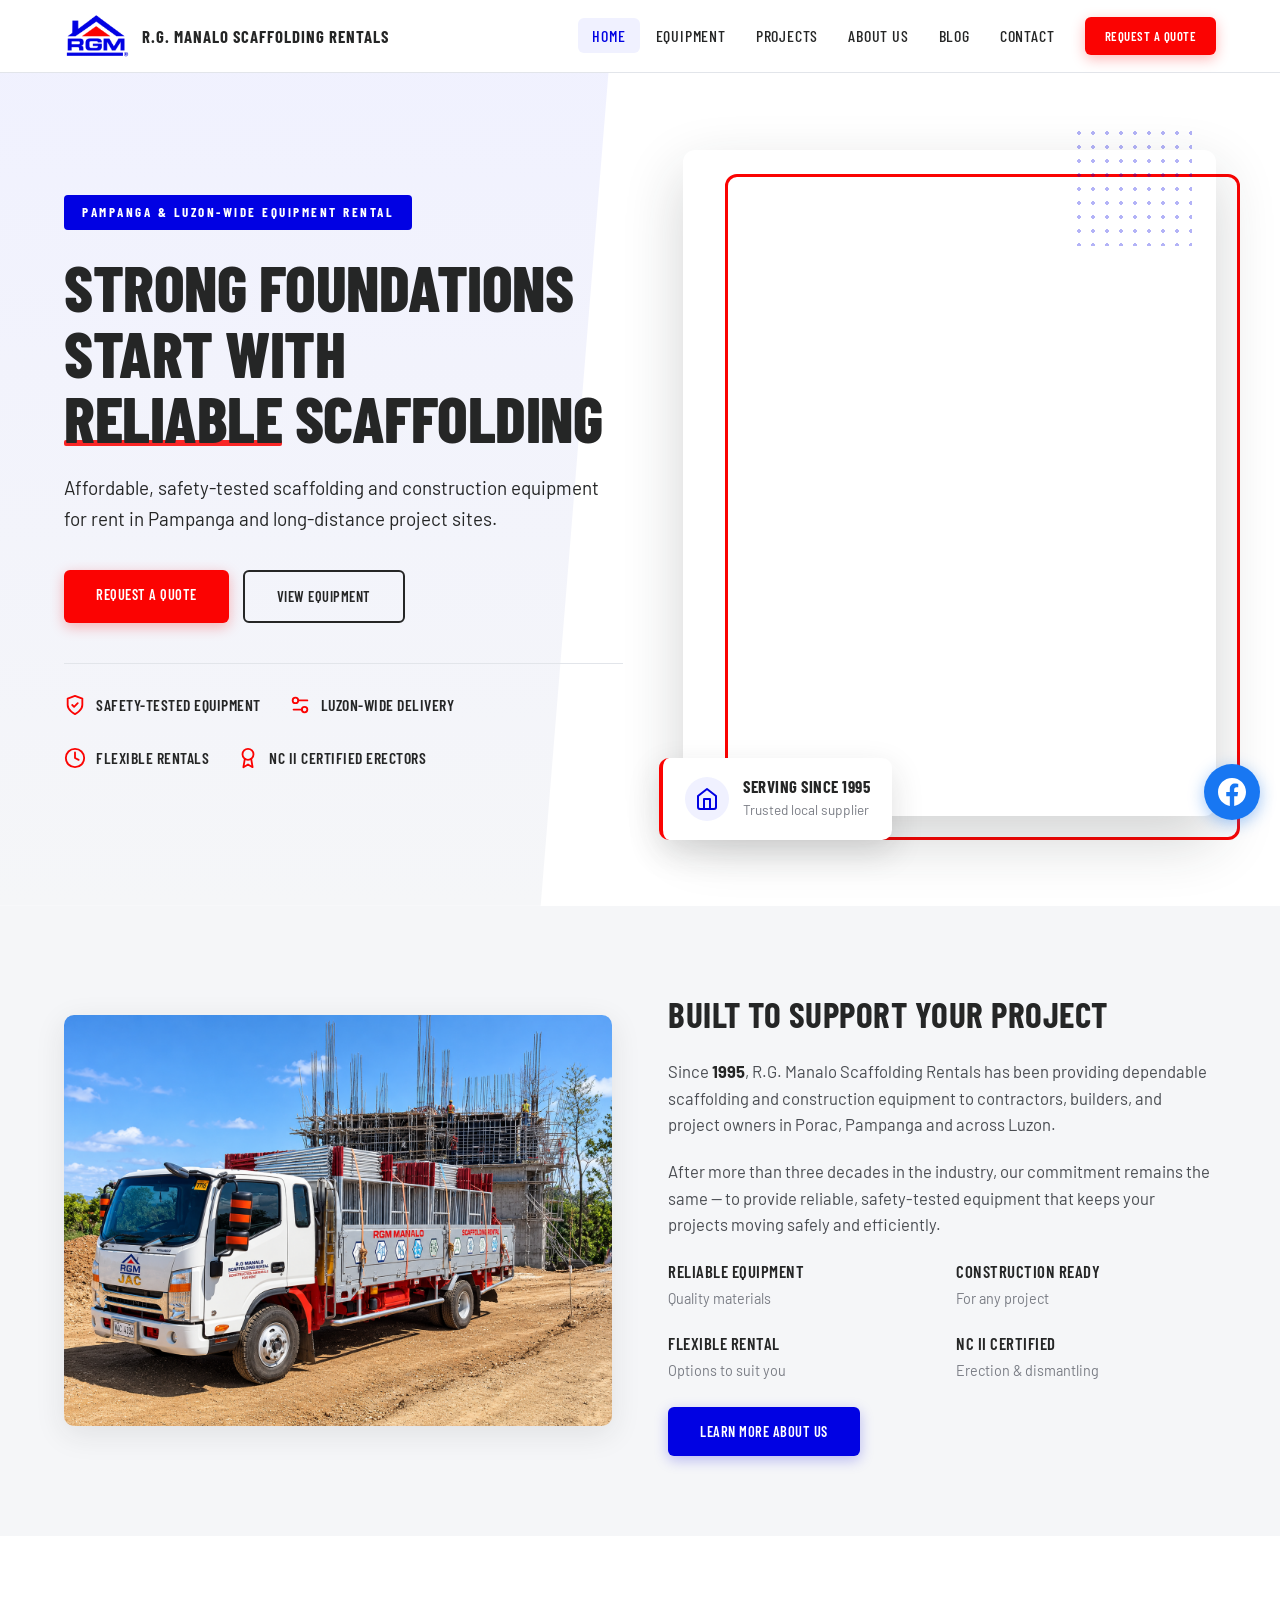
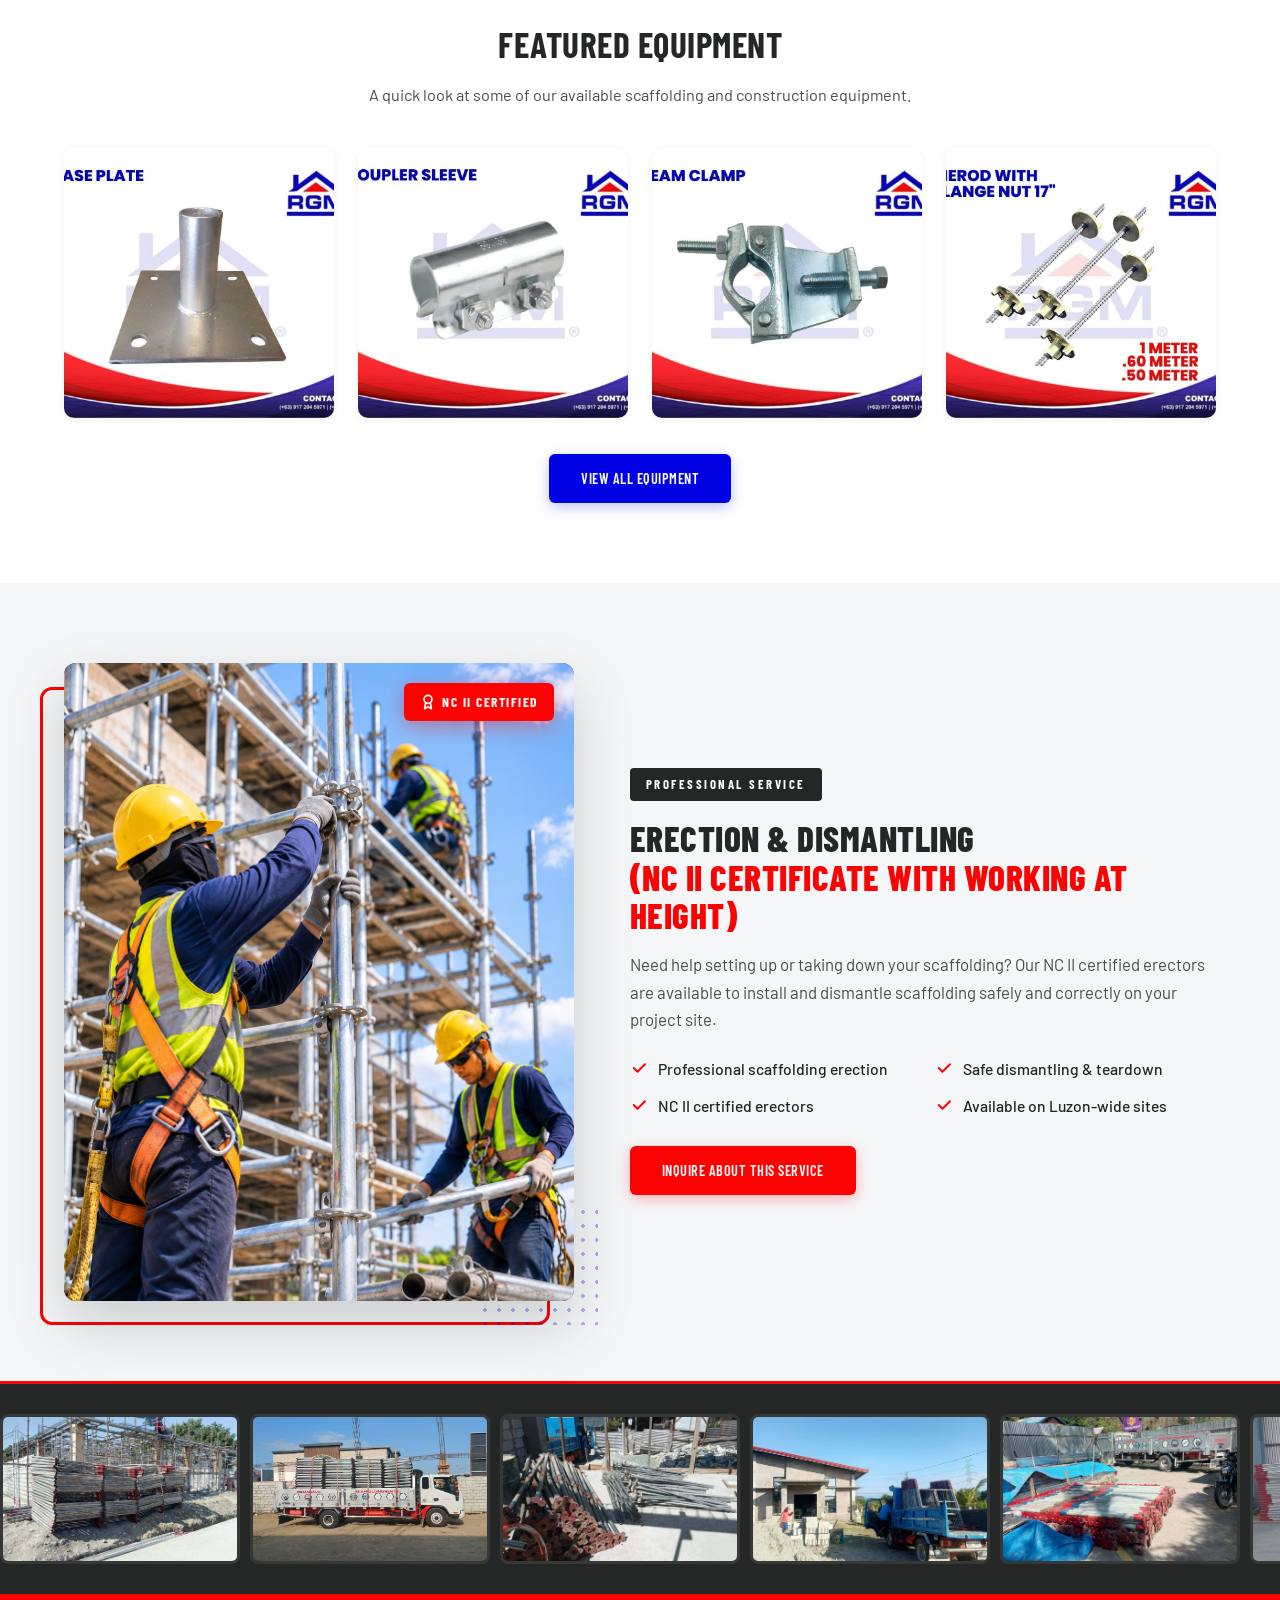
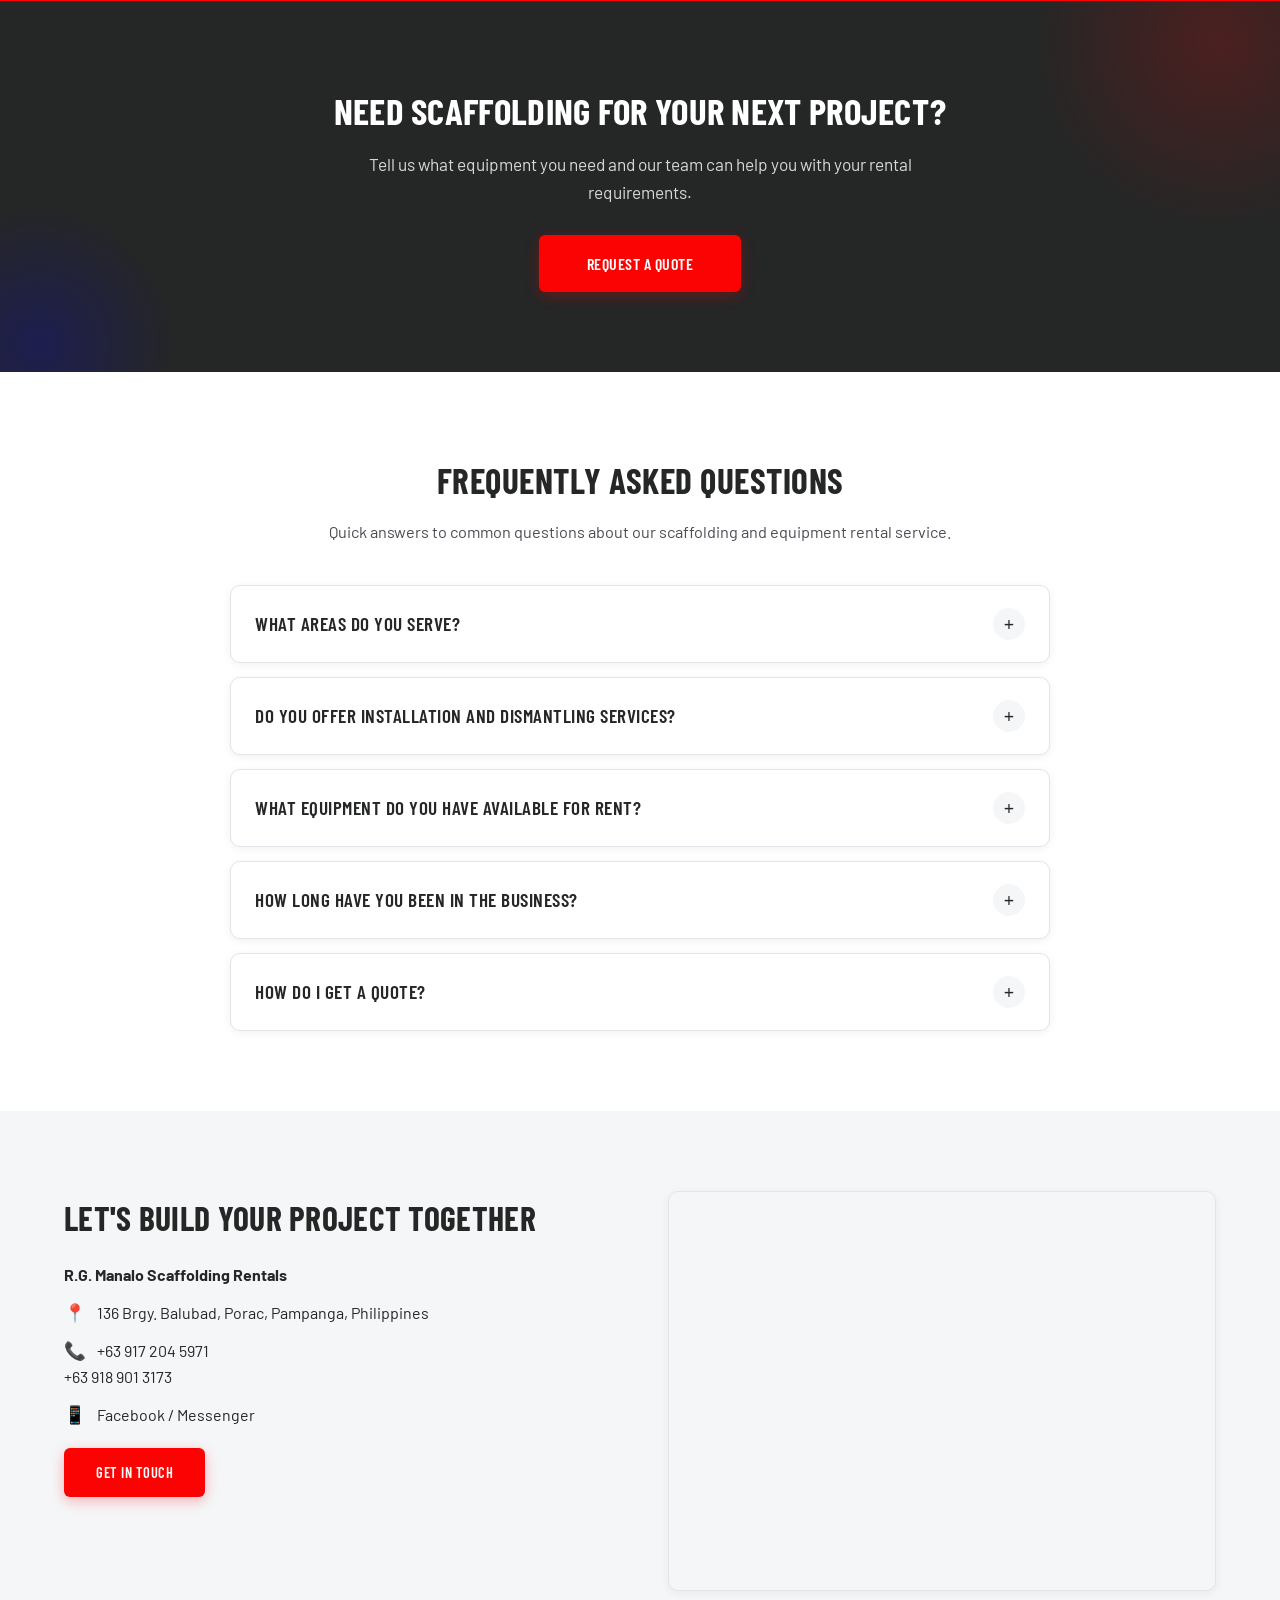
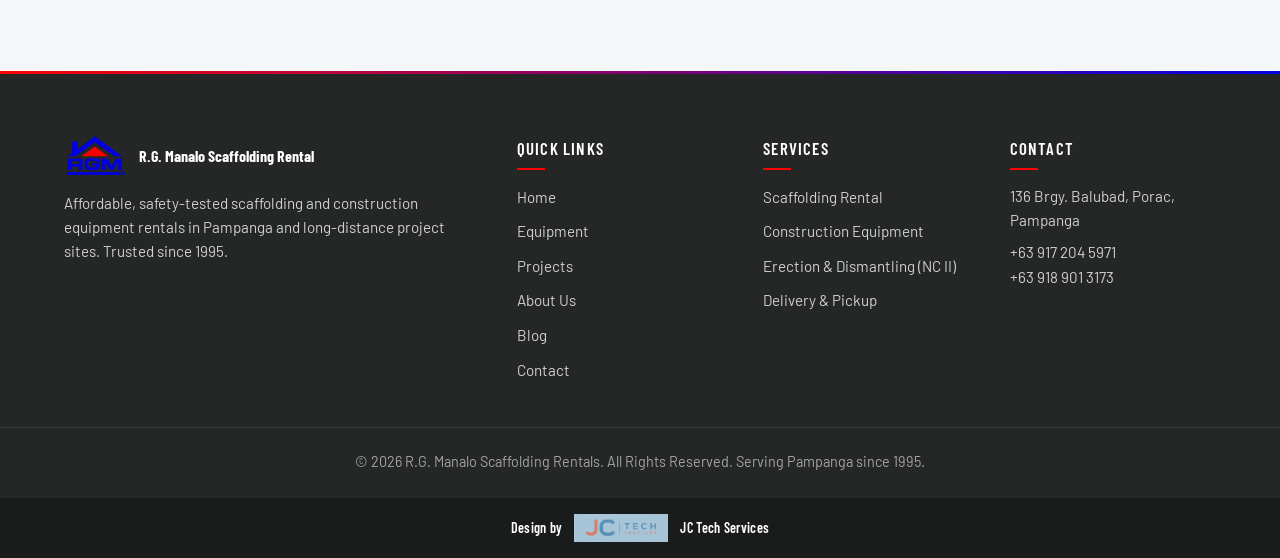
==== commit d994f514: "Update index.html" ====
--- a/index.html
+++ b/index.html
@@ -152,7 +152,7 @@
       <!-- RIGHT: Content -->
       <div class="es-content">
         <span class="es-badge">Professional Service</span>
-        <h2>Erection &amp; Dismantling <span class="accent">with NC II Certification</span></h2>
+        <h2>Erection &amp; Dismantling <span class="accent"><br>(NC II Certificate with Working at Height)</span></h2>
         <p>Need help setting up or taking down your scaffolding? Our NC II certified erectors are available to install and dismantle scaffolding safely and correctly on your project site.</p>
         <ul class="es-list">
           <li>
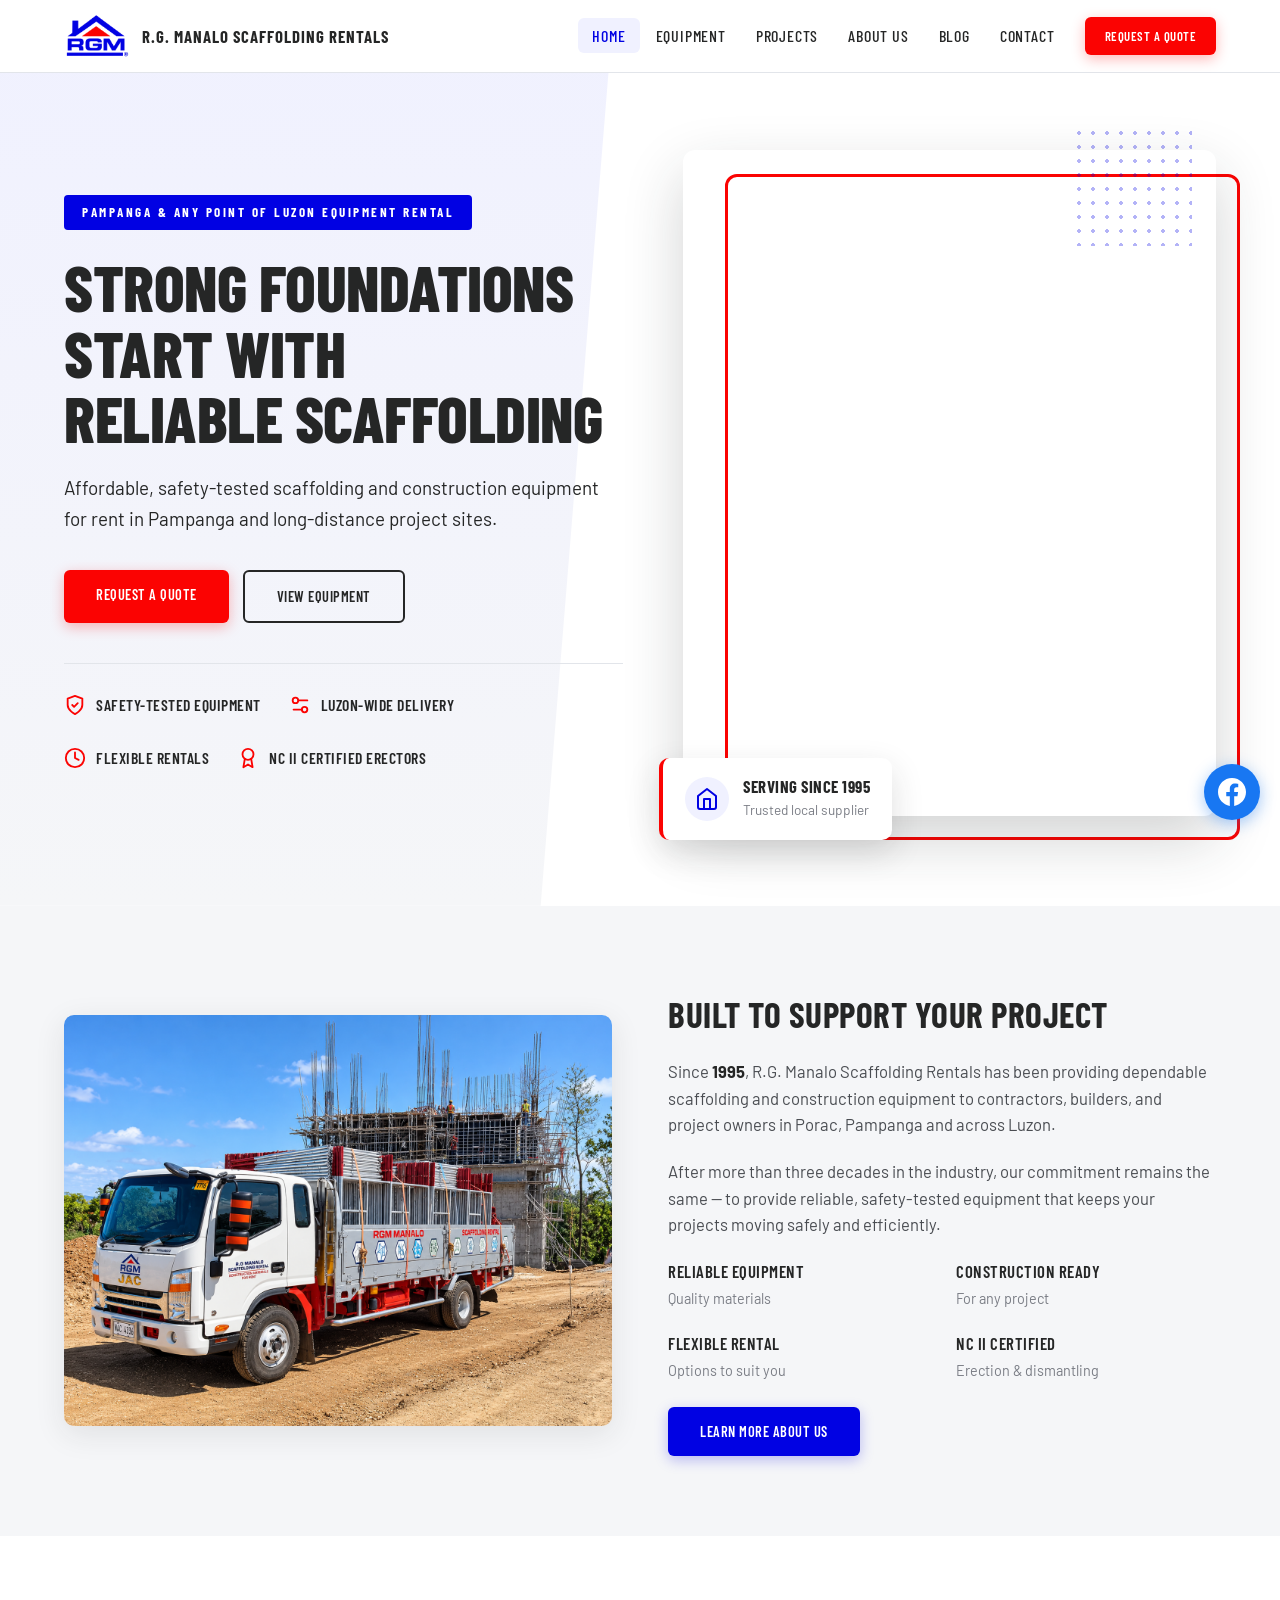
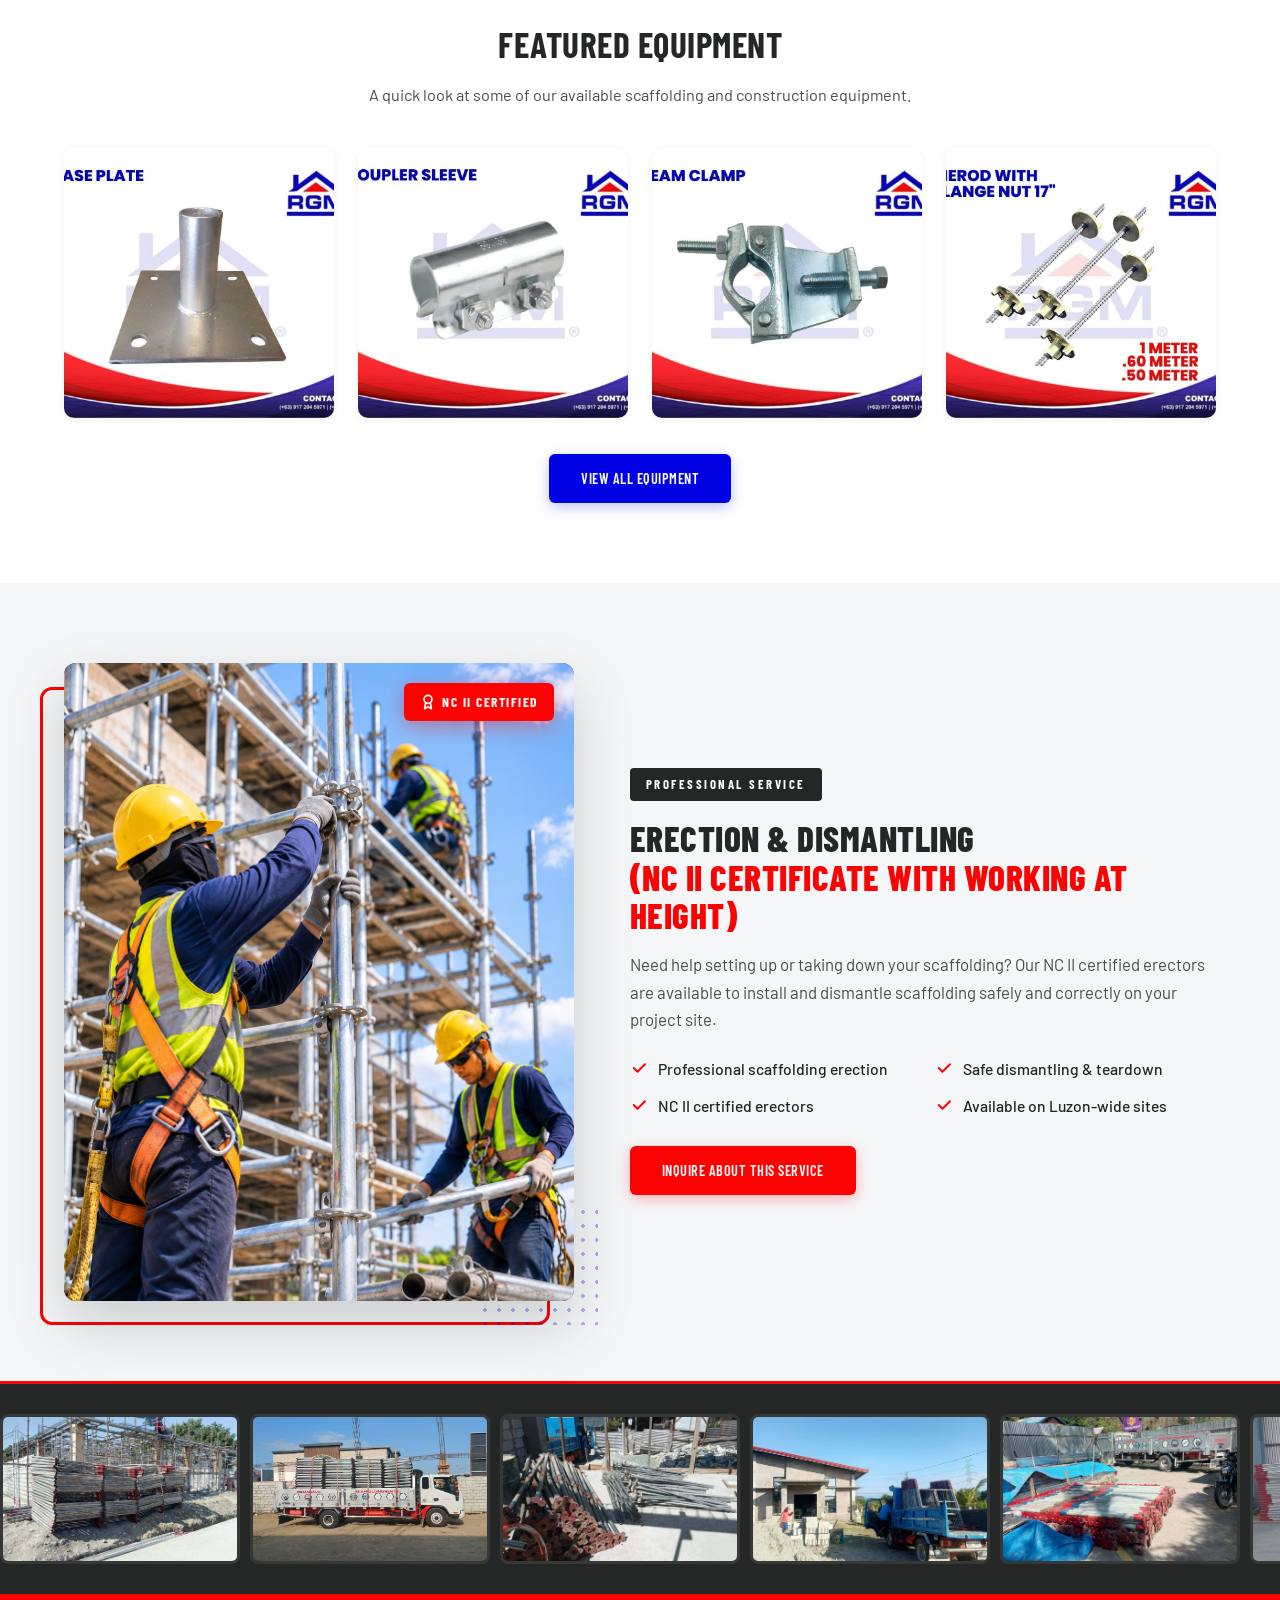
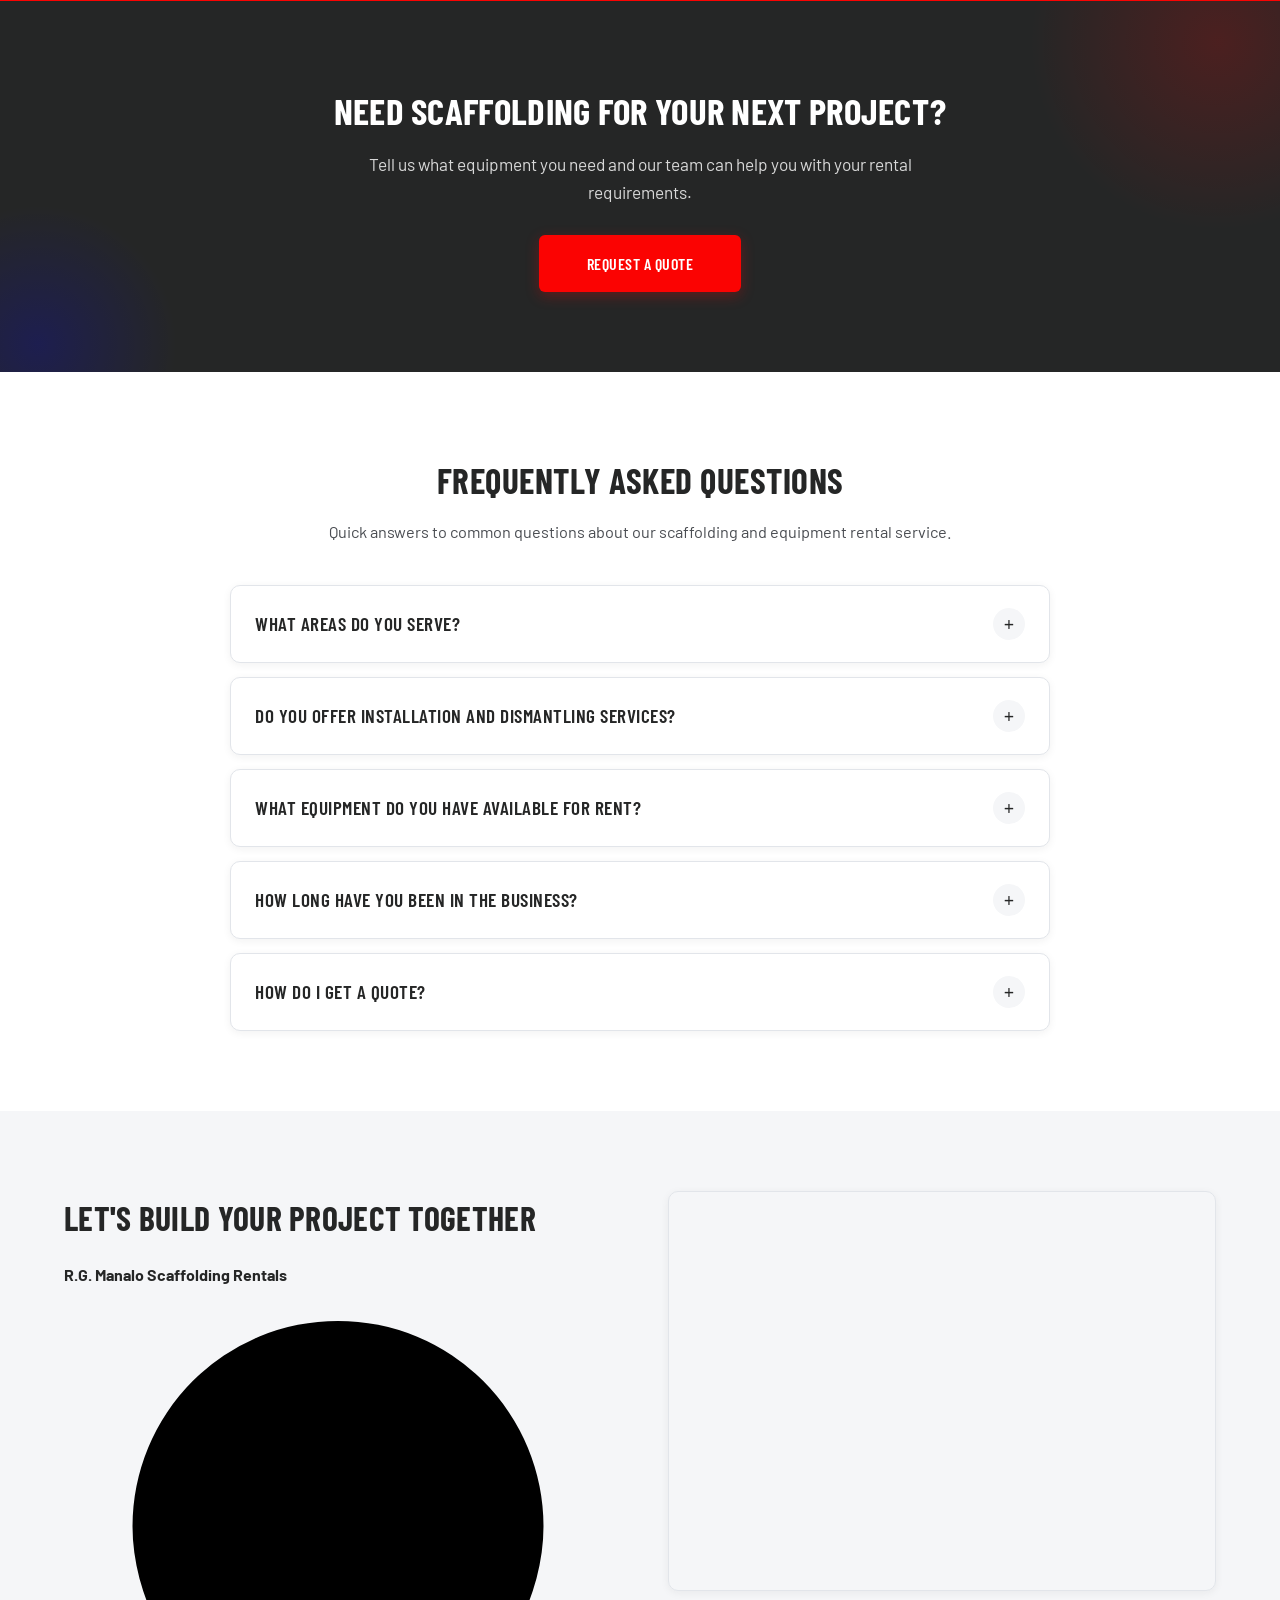
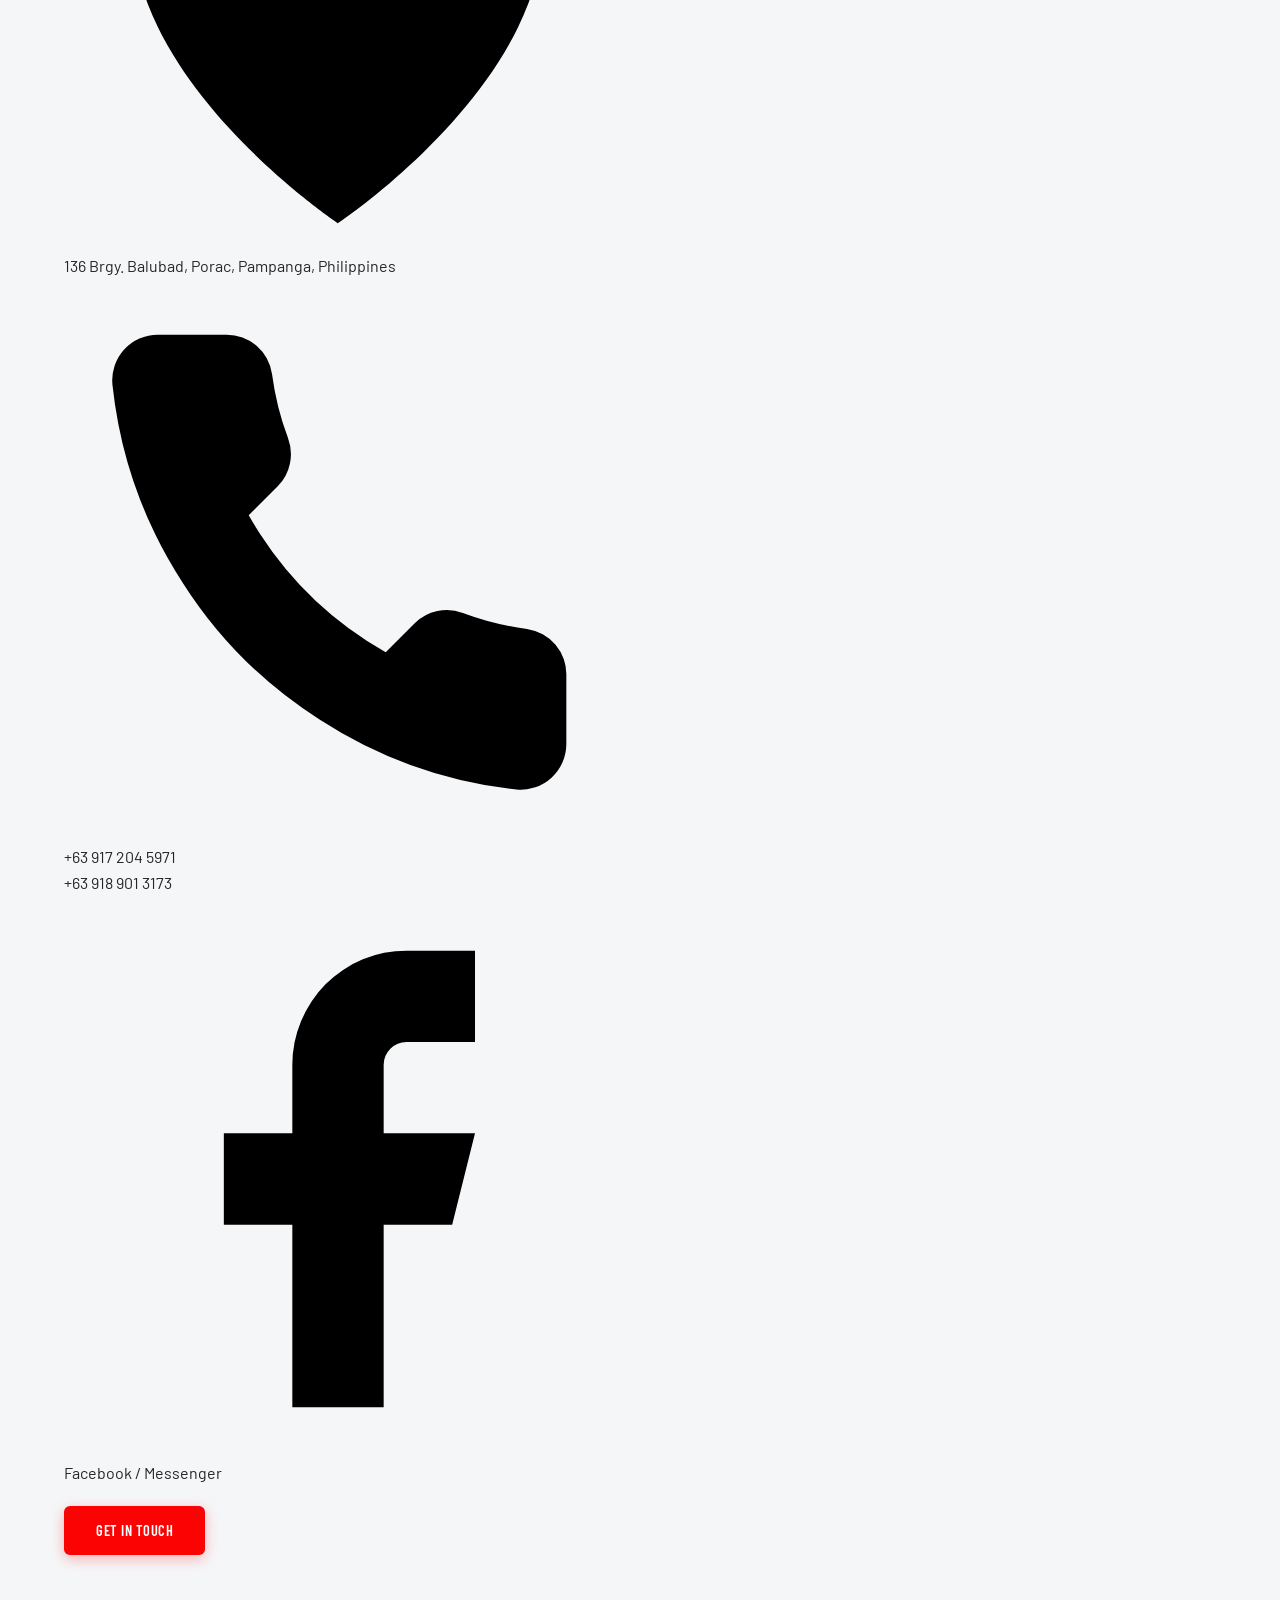
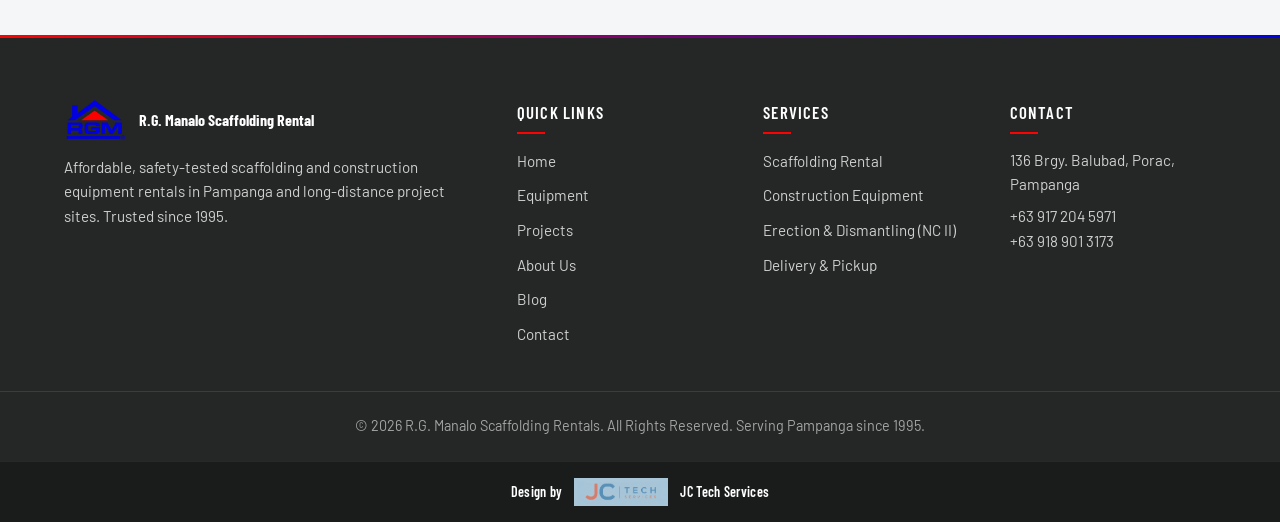
==== commit 18a18654: "Update index.html" ====
--- a/index.html
+++ b/index.html
@@ -50,8 +50,8 @@
   <section class="hero" id="hero">
     <div class="container">
       <div class="hero-content">
-        <span class="hero-label">Pampanga &amp; Luzon-Wide Equipment Rental</span>
-        <h1>Strong Foundations<br />Start With <br><span class="accent">Reliable</span> Scaffolding</h1>
+        <span class="hero-label">Pampanga &amp; Any Point of Luzon Equipment Rental</span>
+        <h1>Strong Foundations<br />Start With <br>Reliable Scaffolding</h1>
         <p>Affordable, safety-tested scaffolding and construction equipment for rent in Pampanga and long-distance project sites.</p>
         <div class="hero-actions">
           <a href="contact.html" class="btn btn-primary">Request a Quote</a>
@@ -134,7 +134,7 @@
     </div>
   </section>
 
-  <!-- ===== ERECTION & DISMANTLING (NC II) — moved here ===== -->
+  <!-- ===== ERECTION & DISMANTLING (NC II) ===== -->
   <section class="erection-strip">
     <div class="container erection-strip-inner">
 
@@ -263,9 +263,24 @@
       <div class="contact-info">
         <h2>Let's Build Your Project Together</h2>
         <p><strong>R.G. Manalo Scaffolding Rentals</strong></p>
-        <p><span class="contact-icon">📍</span> 136 Brgy. Balubad, Porac, Pampanga, Philippines</p>
-        <p><span class="contact-icon">📞</span> +63 917 204 5971<br />+63 918 901 3173</p>
-        <p><span class="contact-icon">📱</span> Facebook / Messenger</p>
+        <p>
+          <span class="contact-icon" aria-hidden="true">
+            <svg viewBox="0 0 24 24"><path d="M21 10c0 7-9 13-9 13s-9-6-9-13a9 9 0 0 1 18 0z"/><circle cx="12" cy="10" r="3"/></svg>
+          </span>
+          <span>136 Brgy. Balubad, Porac, Pampanga, Philippines</span>
+        </p>
+        <p>
+          <span class="contact-icon" aria-hidden="true">
+            <svg viewBox="0 0 24 24"><path d="M22 16.92v3a2 2 0 0 1-2.18 2 19.79 19.79 0 0 1-8.63-3.07 19.5 19.5 0 0 1-6-6 19.79 19.79 0 0 1-3.07-8.67A2 2 0 0 1 4.11 2h3a2 2 0 0 1 2 1.72 12.84 12.84 0 0 0 .7 2.81 2 2 0 0 1-.45 2.11L8.09 9.91a16 16 0 0 0 6 6l1.27-1.27a2 2 0 0 1 2.11-.45 12.84 12.84 0 0 0 2.81.7A2 2 0 0 1 22 16.92z"/></svg>
+          </span>
+          <span>+63 917 204 5971<br />+63 918 901 3173</span>
+        </p>
+        <p>
+          <span class="contact-icon fb" aria-hidden="true">
+            <svg viewBox="0 0 24 24"><path d="M18 2h-3a5 5 0 0 0-5 5v3H7v4h3v8h4v-8h3l1-4h-4V7a1 1 0 0 1 1-1h3z"/></svg>
+          </span>
+          <span>Facebook / Messenger</span>
+        </p>
         <div style="margin-top:20px;">
           <a href="contact.html" class="btn btn-primary">Get in Touch</a>
         </div>
